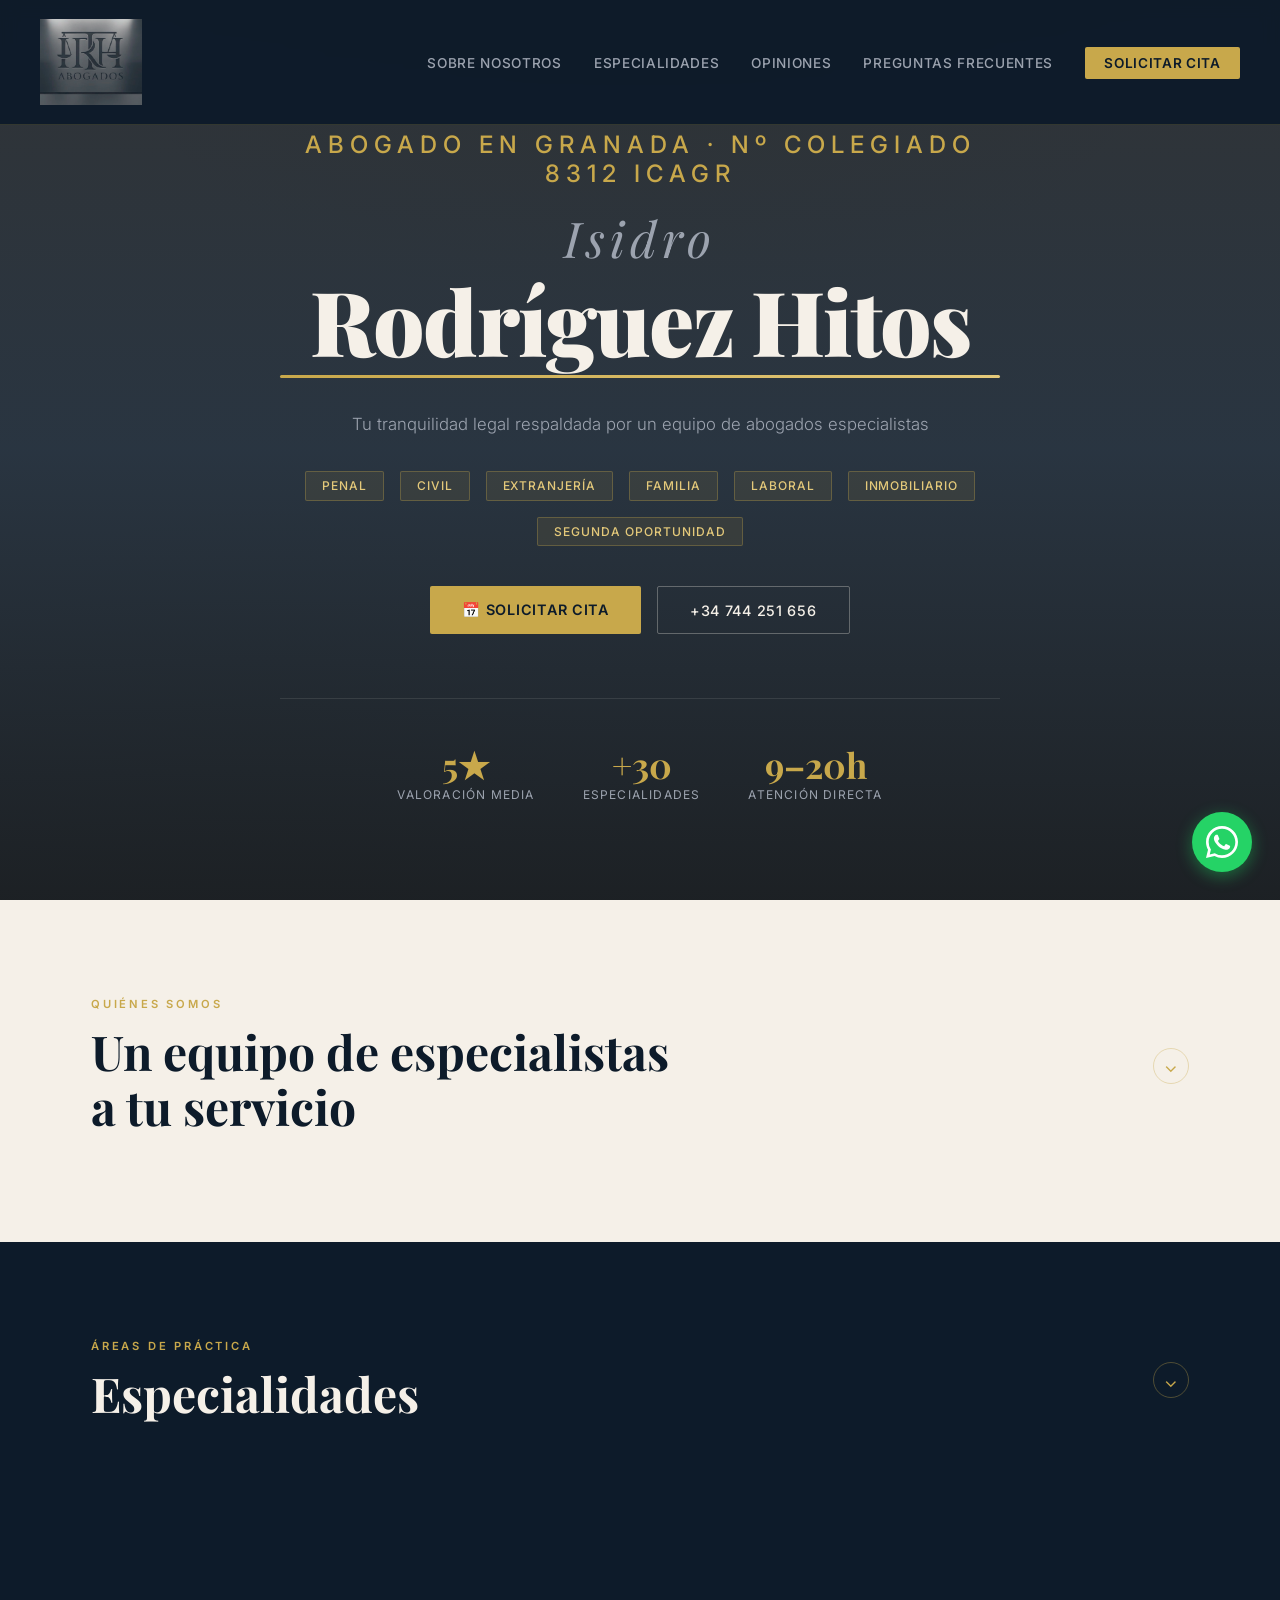
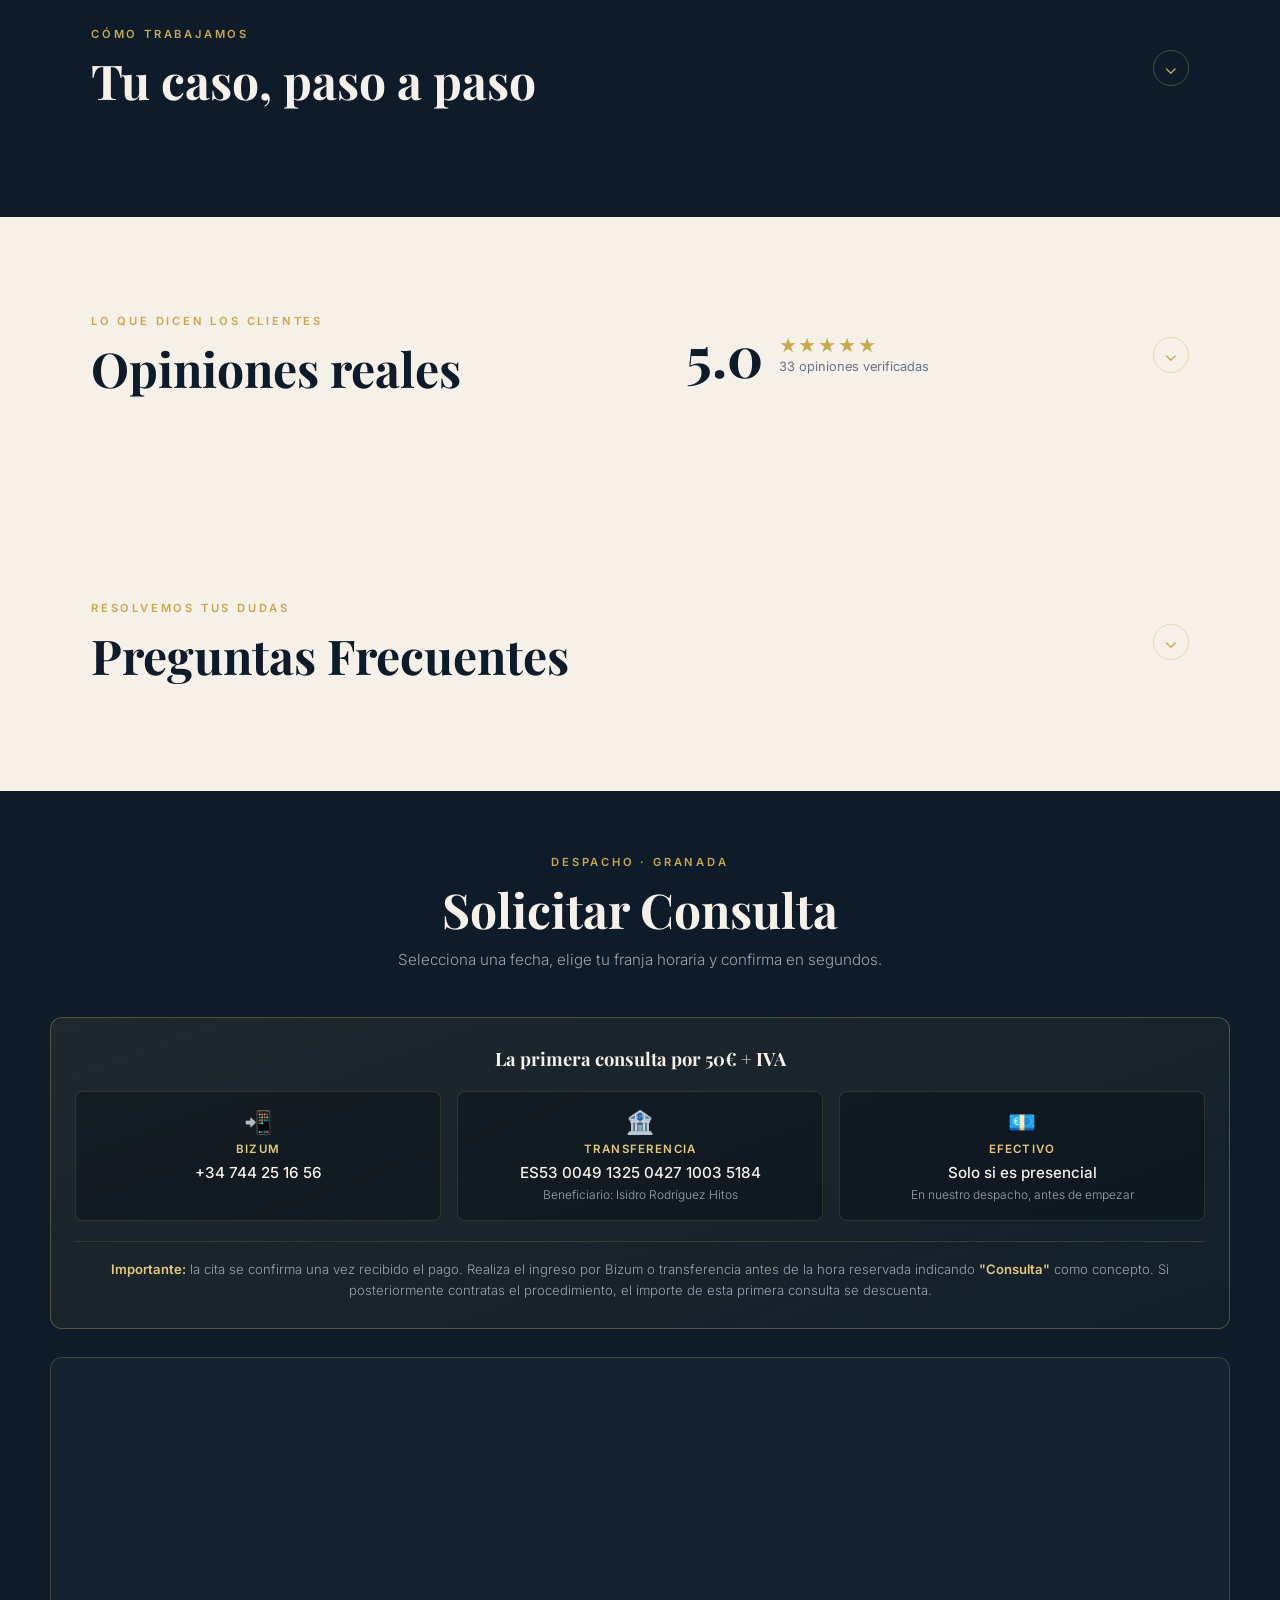
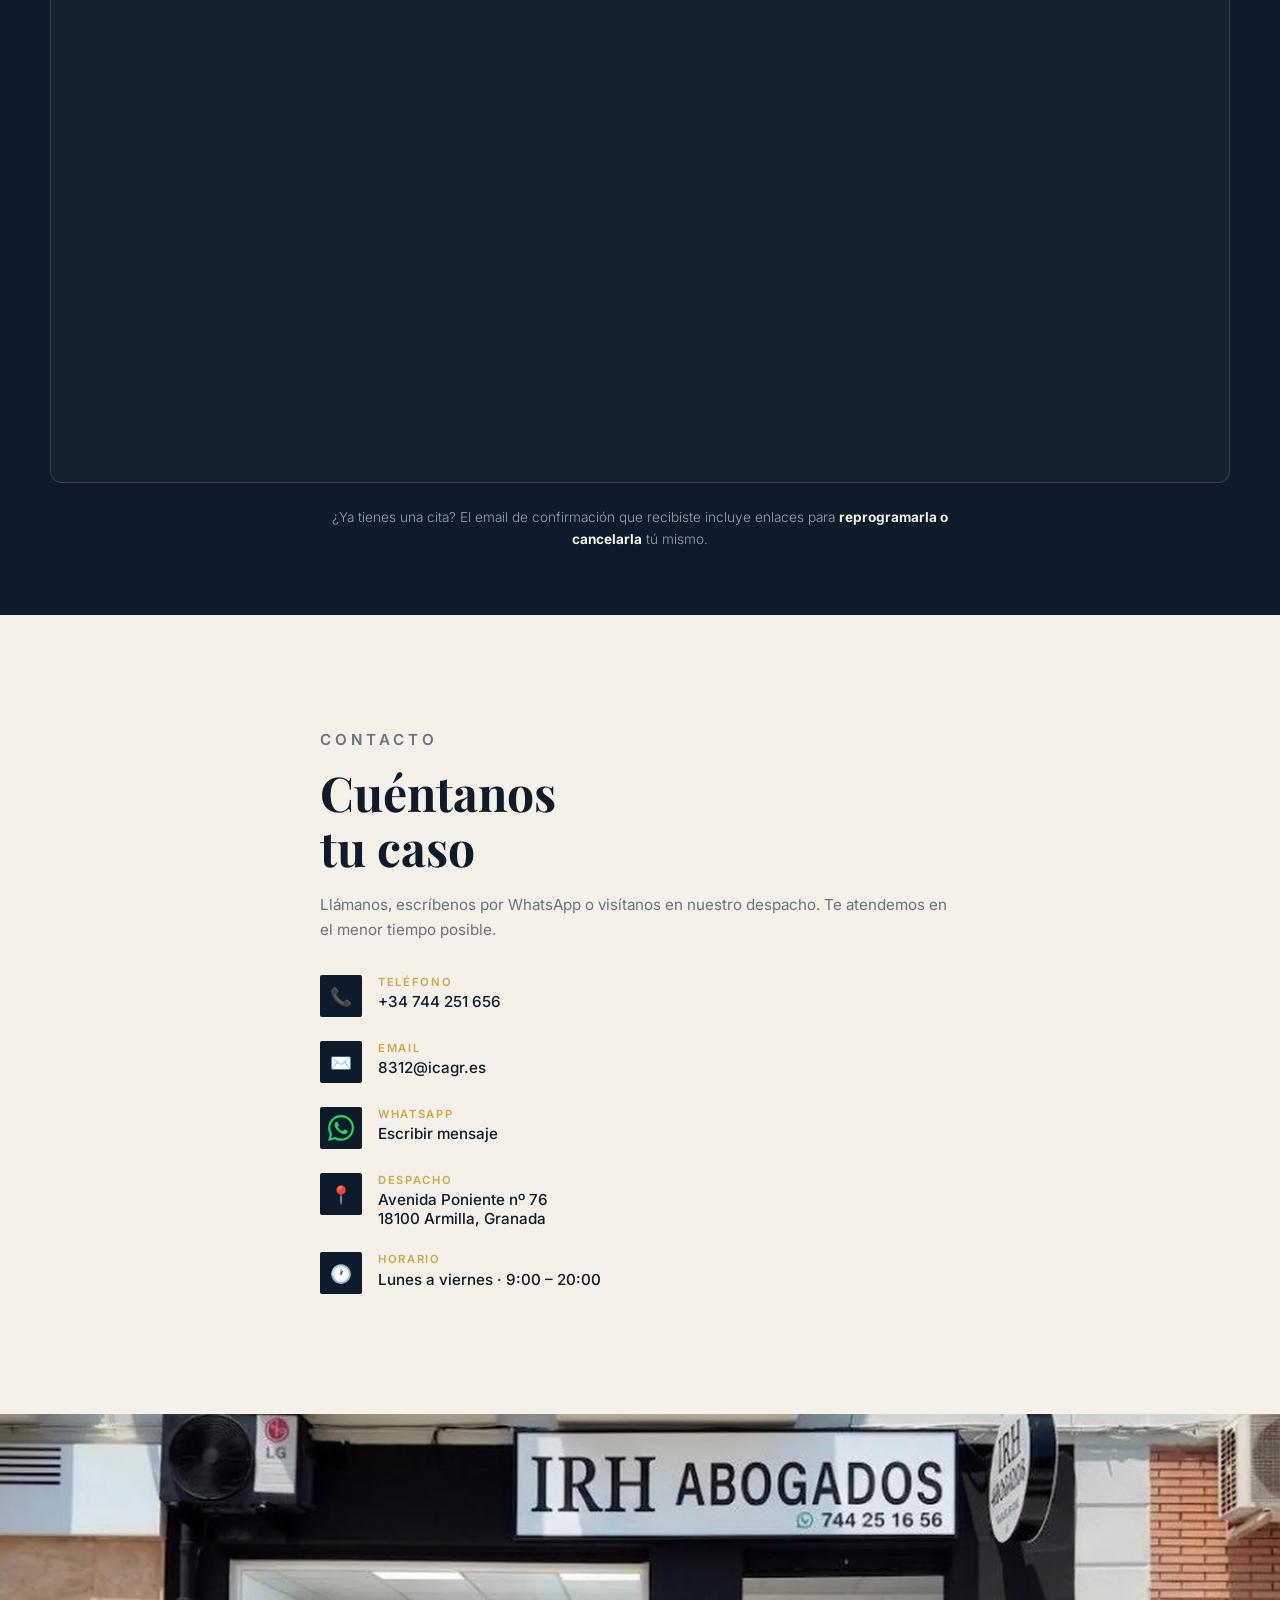
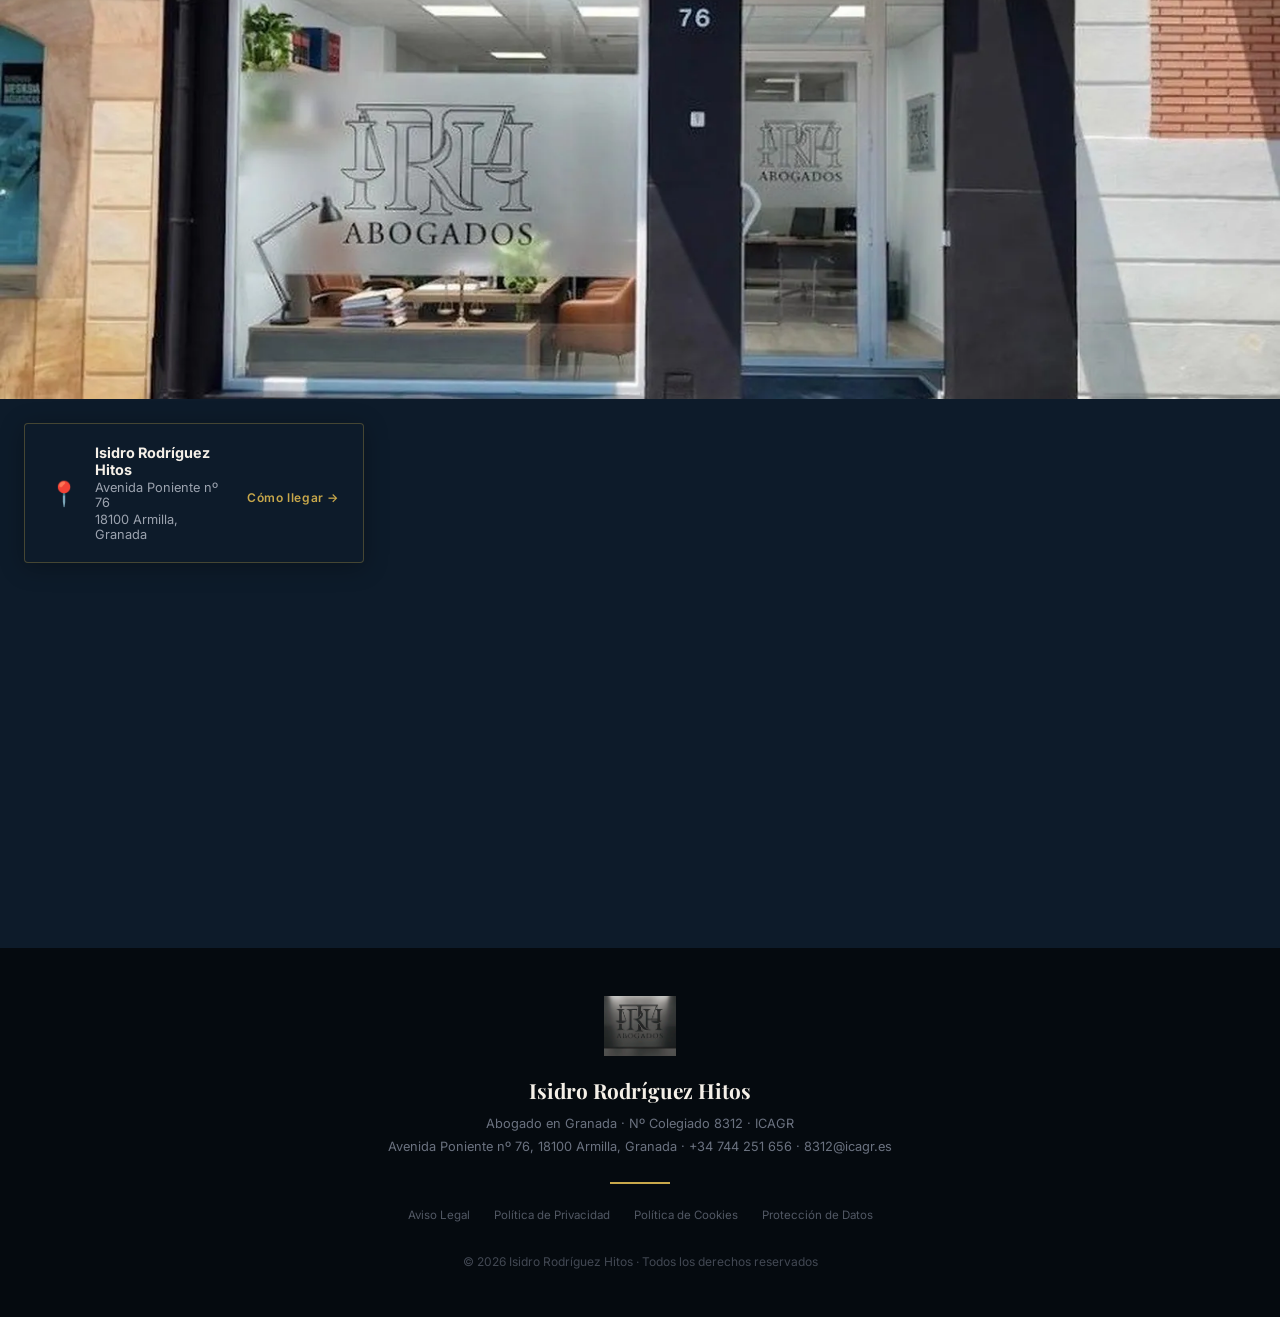
==== index.html @ a4186e21 "Add files via upload" ====
<!DOCTYPE html>
<html lang="es">
<head>
  <meta charset="UTF-8">
  <meta name="viewport" content="width=device-width, initial-scale=1.0">

  <!-- SEO básico -->
  <title>Isidro Rodríguez Hitos | Abogado Penal y Extranjería en Granada</title>
  <meta name="description" content="Abogado en Granada y Armilla especializado en Derecho Penal, Civil, Extranjería, Familia, Laboral y Ley de Segunda Oportunidad. 5,0★ en Google. Primera consulta desde 50€.">
  <meta name="keywords" content="abogado Granada, abogado Armilla, abogado penal Granada, abogado extranjería Granada, ley segunda oportunidad Granada, abogado familia Granada, Isidro Rodríguez Hitos">
  <meta name="author" content="Isidro Rodríguez Hitos">
  <meta name="robots" content="index, follow">
  <meta name="theme-color" content="#0D1B2A">
  <link rel="canonical" href="https://irhabogados.es/">

  <!-- Open Graph / Facebook, WhatsApp, LinkedIn -->
  <meta property="og:type" content="website">
  <meta property="og:site_name" content="IRH Abogados">
  <meta property="og:locale" content="es_ES">
  <meta property="og:url" content="https://irhabogados.es/">
  <meta property="og:title" content="Isidro Rodríguez Hitos | Abogado Penal y Extranjería en Granada">
  <meta property="og:description" content="Despacho de abogados en Granada y Armilla. Penal, Civil, Extranjería, Familia, Laboral y Segunda Oportunidad. 5,0★ en Google.">
  <meta property="og:image" content="https://irhabogados.es/fachada-despacho.webp">
  <meta property="og:image:alt" content="Fachada del despacho IRH Abogados en Armilla, Granada">

  <!-- Twitter Card -->
  <meta name="twitter:card" content="summary_large_image">
  <meta name="twitter:title" content="Isidro Rodríguez Hitos | Abogado Penal y Extranjería en Granada">
  <meta name="twitter:description" content="Despacho de abogados en Granada y Armilla. Penal, Civil, Extranjería, Familia, Laboral y Segunda Oportunidad. 5,0★ en Google.">
  <meta name="twitter:image" content="https://irhabogados.es/fachada-despacho.webp">

  <link rel="icon" type="image/png" href="logo.png">
  <link rel="apple-touch-icon" href="logo.png">
  <link rel="preconnect" href="https://fonts.googleapis.com">
  <link rel="preconnect" href="https://fonts.gstatic.com" crossorigin>
  <link rel="preconnect" href="https://images.unsplash.com">

  <!-- Fuentes cargadas de forma asíncrona: preload + swap a "stylesheet" cuando termina de descargar.
       Así el CSS de Google Fonts deja de ser render-blocking y no retrasa el primer pintado. -->
  <link rel="preload" as="style" href="https://fonts.googleapis.com/css2?family=Playfair+Display:ital,wght@0,400;0,700;0,900;1,400&family=Inter:wght@300;400;500;600&display=swap">
  <link rel="stylesheet" href="https://fonts.googleapis.com/css2?family=Playfair+Display:ital,wght@0,400;0,700;0,900;1,400&family=Inter:wght@300;400;500;600&display=swap" media="print" onload="this.media='all'">
  <noscript><link rel="stylesheet" href="https://fonts.googleapis.com/css2?family=Playfair+Display:ital,wght@0,400;0,700;0,900;1,400&family=Inter:wght@300;400;500;600&display=swap"></noscript>

  <!-- Preload de la imagen de fondo del hero (LCP), con una versión más ligera para móvil
       y otra para escritorio: la regla .hero está muy abajo en el <head>, así el navegador la descubre de inmediato -->
  <link rel="preload" as="image" fetchpriority="high" media="(max-width: 768px)" href="https://images.unsplash.com/photo-1589829545856-d10d557cf95f?auto=format&fit=crop&w=800&q=60">
  <link rel="preload" as="image" fetchpriority="high" media="(min-width: 769px)" href="https://images.unsplash.com/photo-1589829545856-d10d557cf95f?auto=format&fit=crop&w=1600&q=70">

  <!-- Datos estructurados (Schema.org) para SEO local -->
  <script type="application/ld+json">
  {
    "@context": "https://schema.org",
    "@type": "Attorney",
    "@id": "https://irhabogados.es/#despacho",
    "name": "Isidro Rodríguez Hitos",
    "alternateName": "IRH Abogados",
    "image": "https://irhabogados.es/fachada-despacho.webp",
    "logo": "https://irhabogados.es/logo.png",
    "url": "https://irhabogados.es/",
    "telephone": "+34744251656",
    "email": "8312@icagr.es",
    "priceRange": "€€",
    "description": "Despacho de abogados en Granada y Armilla especializado en Derecho Penal, Civil, Extranjería, Familia, Laboral, Administrativo y Ley de Segunda Oportunidad.",
    "address": {
      "@type": "PostalAddress",
      "streetAddress": "Avenida Poniente nº 76",
      "addressLocality": "Armilla",
      "addressRegion": "Granada",
      "postalCode": "18100",
      "addressCountry": "ES"
    },
    "geo": {
      "@type": "GeoCoordinates",
      "latitude": 37.1430313,
      "longitude": -3.631338
    },
    "hasMap": "https://www.google.com/maps/place/IRH+Abogados+%7C+Penal,+Extranjer%C3%ADa+y+Ley+de+Segunda+Oportunidad/@37.1430324,-3.6319831,17z",
    "sameAs": [
      "https://www.google.com/maps/place/IRH+Abogados+%7C+Penal,+Extranjer%C3%ADa+y+Ley+de+Segunda+Oportunidad/@37.1430324,-3.6319831,17z"
    ],
    "openingHoursSpecification": {
      "@type": "OpeningHoursSpecification",
      "dayOfWeek": ["Monday", "Tuesday", "Wednesday", "Thursday", "Friday"],
      "opens": "09:00",
      "closes": "20:00"
    },
    "areaServed": [
      { "@type": "City", "name": "Granada" },
      { "@type": "City", "name": "Armilla" },
      { "@type": "AdministrativeArea", "name": "Provincia de Granada" }
    ],
    "knowsAbout": [
      "Derecho Penal",
      "Derecho Civil",
      "Extranjería y Nacionalidad",
      "Derecho de Familia",
      "Derecho Laboral",
      "Derecho Administrativo",
      "Ley de Segunda Oportunidad",
      "Derecho Inmobiliario"
    ],
    "hasOfferCatalog": {
      "@type": "OfferCatalog",
      "name": "Áreas de práctica",
      "itemListElement": [
        { "@type": "Offer", "itemOffered": { "@type": "Service", "name": "Derecho Penal", "url": "https://irhabogados.es/pages/derecho-penal.html" } },
        { "@type": "Offer", "itemOffered": { "@type": "Service", "name": "Derecho Civil", "url": "https://irhabogados.es/pages/derecho-civil.html" } },
        { "@type": "Offer", "itemOffered": { "@type": "Service", "name": "Extranjería", "url": "https://irhabogados.es/pages/extranjeria.html" } },
        { "@type": "Offer", "itemOffered": { "@type": "Service", "name": "Derecho de Familia", "url": "https://irhabogados.es/pages/derecho-de-familia.html" } },
        { "@type": "Offer", "itemOffered": { "@type": "Service", "name": "Derecho Laboral", "url": "https://irhabogados.es/pages/derecho-laboral.html" } },
        { "@type": "Offer", "itemOffered": { "@type": "Service", "name": "Derecho Administrativo", "url": "https://irhabogados.es/pages/derecho-administrativo.html" } },
        { "@type": "Offer", "itemOffered": { "@type": "Service", "name": "Ley de Segunda Oportunidad", "url": "https://irhabogados.es/pages/ley-de-segunda-oportunidad.html" } }
      ]
    },
    "aggregateRating": {
      "@type": "AggregateRating",
      "ratingValue": "5.0",
      "bestRating": "5",
      "worstRating": "1",
      "reviewCount": "33"
    },
    "review": [
      {
        "@type": "Review",
        "author": { "@type": "Person", "name": "Claudia Hita Castaño" },
        "reviewRating": { "@type": "Rating", "ratingValue": "5", "bestRating": "5" },
        "reviewBody": "Gracias a Isidro por su gran trabajo y dedicación para salir de una situación que estaba bastante negra. Súper agradecida por su gran profesionalidad."
      },
      {
        "@type": "Review",
        "author": { "@type": "Person", "name": "Jose Ignacio Riascos" },
        "reviewRating": { "@type": "Rating", "ratingValue": "5", "bestRating": "5" },
        "reviewBody": "Necesité un abogado con urgencia y logré contactar con Isidro Rodríguez, quien me atendió de muy buena forma y logró solucionar mi problema en 24 horas."
      },
      {
        "@type": "Review",
        "author": { "@type": "Person", "name": "Olga Medvedok" },
        "reviewRating": { "@type": "Rating", "ratingValue": "5", "bestRating": "5" },
        "reviewBody": "Excelente profesional, en tan solo 2 meses ha conseguido para mí el permiso de residencia y ahora seguimos hasta conseguir mi nacionalidad, muy involucrado y constante."
      },
      {
        "@type": "Review",
        "author": { "@type": "Person", "name": "Sofía Garrido Salazar" },
        "reviewRating": { "@type": "Rating", "ratingValue": "5", "bestRating": "5" },
        "reviewBody": "He contado con la asistencia de este abogado en un caso especialmente delicado relacionado con malos tratos y menores, y no puedo estar más satisfecha con su trabajo."
      },
      {
        "@type": "Review",
        "author": { "@type": "Person", "name": "Victor Rodriguez" },
        "reviewRating": { "@type": "Rating", "ratingValue": "5", "bestRating": "5" },
        "reviewBody": "Destaco especialmente su rapidez de reacción y la seguridad jurídica que me ha transmitido en todo el proceso, consiguiendo recuperar mi señal de arras."
      }
    ]
  }
  </script>

  <!-- Datos estructurados (Schema.org) para el bloque de Preguntas Frecuentes -->
  <script type="application/ld+json">
  {
    "@context": "https://schema.org",
    "@type": "FAQPage",
    "mainEntity": [
      {
        "@type": "Question",
        "name": "¿Cuánto cuesta la primera consulta?",
        "acceptedAnswer": {
          "@type": "Answer",
          "text": "La primera consulta tiene un coste desde 50€ e incluye un análisis honesto de tu caso, sin compromiso de continuar. Al finalizar se explican las opciones disponibles y, si el cliente decide seguir adelante, se entrega un presupuesto cerrado por escrito antes de empezar a trabajar."
        }
      },
      {
        "@type": "Question",
        "name": "¿En qué áreas del derecho estáis especializados?",
        "acceptedAnswer": {
          "@type": "Answer",
          "text": "El despacho trabaja con especialistas propios en Derecho Penal, Derecho Civil, Extranjería y Nacionalidad, Derecho de Familia, Derecho Laboral, Derecho Administrativo y la Ley de Segunda Oportunidad. Cada cliente es asignado al abogado del equipo con más experiencia en su tipo concreto de caso."
        }
      },
      {
        "@type": "Question",
        "name": "¿Puedo hacer la consulta por videollamada o teléfono, o tengo que ir presencialmente al despacho?",
        "acceptedAnswer": {
          "@type": "Answer",
          "text": "Se puede elegir la modalidad preferida: presencial en el despacho de Armilla (Granada), por teléfono o por videollamada. Las tres modalidades tienen la misma calidad de atención y la cita se puede reservar directamente desde la web."
        }
      },
      {
        "@type": "Question",
        "name": "¿Cómo funciona la Ley de Segunda Oportunidad y quién puede acogerse a ella?",
        "acceptedAnswer": {
          "@type": "Answer",
          "text": "La Ley de Segunda Oportunidad permite a personas físicas, autónomos y pequeños empresarios de buena fe cancelar total o parcialmente sus deudas cuando no pueden hacerles frente. El despacho analiza la situación de endeudamiento, comprueba el cumplimiento de los requisitos legales y acompaña al cliente en todo el procedimiento judicial hasta la exoneración."
        }
      },
      {
        "@type": "Question",
        "name": "Soy extranjero y quiero regularizar mi situación o pedir la nacionalidad española, ¿podéis ayudarme?",
        "acceptedAnswer": {
          "@type": "Answer",
          "text": "Sí. El despacho gestiona arraigos, renovaciones y solicitudes de nacionalidad española, así como recursos frente a denegaciones, indicando la documentación necesaria y haciendo seguimiento activo hasta obtener la resolución."
        }
      },
      {
        "@type": "Question",
        "name": "¿En cuánto tiempo responden tras enviar una consulta?",
        "acceptedAnswer": {
          "@type": "Answer",
          "text": "El despacho responde a la mayoría de consultas en menos de 24 horas, ya sea por WhatsApp, correo electrónico o llamada. En casos urgentes, como una detención o una citación judicial inminente, se prioriza la respuesta."
        }
      },
      {
        "@type": "Question",
        "name": "¿Cómo se calculan los honorarios del despacho?",
        "acceptedAnswer": {
          "@type": "Answer",
          "text": "Los honorarios se adaptan a la complejidad de cada caso y se detallan por escrito antes de comenzar, sin sorpresas posteriores. En determinados asuntos se ofrecen facilidades de pago, y nunca se actúa sin que el cliente conozca y acepte previamente el presupuesto."
        }
      },
      {
        "@type": "Question",
        "name": "¿Todo lo que le cuente al abogado es confidencial?",
        "acceptedAnswer": {
          "@type": "Answer",
          "text": "Sí. Toda la información facilitada por el cliente está protegida por el deber de secreto profesional propio de la abogacía, además de por la normativa de protección de datos personales."
        }
      }
    ]
  }
  </script>

  <style>
    *, *::before, *::after { box-sizing: border-box; margin: 0; padding: 0; }

    :root {
      --navy: #0D1B2A;
      --navy-mid: #132238;
      --navy-light: #1a2e47;
      --cream: #F5F0E8;
      --gold: #C8A84B;
      --gold-light: #E4C97A;
      --gold-faint: rgba(200,168,75,0.08);
      --gray: #6B7280;
      --gray-light: #9CA3AF;
      --black: #050A0F;
      --white: #FFFFFF;
      --available: #2E7D5C;
      --available-bg: rgba(46,125,92,0.12);
      --booked: rgba(200,168,75,0.08);
      --border: rgba(200,168,75,0.18);
    }

    html { scroll-behavior: smooth; }

    body {
      font-family: 'Inter', sans-serif;
      background: var(--cream);
      color: var(--navy);
      overflow-x: hidden;
    }

    /* NAV */
    nav {
      position: fixed;
      top: 0; left: 0; right: 0;
      z-index: 100;
      padding: 1.2rem 2.5rem;
      display: flex;
      align-items: center;
      justify-content: space-between;
      background: rgba(13, 27, 42, 0.95);
      backdrop-filter: blur(8px);
      border-bottom: 1px solid rgba(200, 168, 75, 0.2);
    }

    .nav-brand {
      display: flex;
      align-items: center;
    }

    .nav-links {
      display: flex;
      gap: 2rem;
      list-style: none;
    }

    .nav-links a {
      color: var(--gray-light);
      text-decoration: none;
      font-size: 0.85rem;
      font-weight: 500;
      letter-spacing: 0.05em;
      text-transform: uppercase;
      transition: color 0.2s;
    }

    .nav-links a:hover { color: var(--gold); }

    .nav-cta {
      background: var(--gold);
      color: var(--navy) !important;
      padding: 0.5rem 1.2rem;
      border-radius: 2px;
      font-weight: 600 !important;
      transition: background 0.2s !important;
    }

    .nav-cta:hover { background: var(--gold-light) !important; color: var(--navy) !important; }

    /* HERO */
    .hero {
      min-height: 100vh;
      /* Móvil: versión más ligera (w=800&q=60), igual que el <link rel="preload"> de arriba */
      background:
        url('https://images.unsplash.com/photo-1589829545856-d10d557cf95f?auto=format&fit=crop&w=800&q=60')
        center center / cover no-repeat;
      display: flex;
      align-items: center;
      justify-content: center;
      text-align: center;
      position: relative;
      overflow: hidden;
      padding: 6rem 2rem 4rem;
    }

    @media (min-width: 769px) {
      .hero {
        /* Escritorio: versión de mayor resolución, igual que el segundo <link rel="preload"> */
        background-image: url('https://images.unsplash.com/photo-1589829545856-d10d557cf95f?auto=format&fit=crop&w=1600&q=70');
      }
    }

    .hero::before {
      content: '';
      position: absolute;
      top: 0; left: 0; right: 0; bottom: 0;
      background:
        linear-gradient(
          to bottom,
          rgba(5, 10, 15, 0.82) 0%,
          rgba(13, 27, 42, 0.88) 50%,
          rgba(5, 10, 15, 0.90) 100%
        ),
        radial-gradient(ellipse 60% 50% at 50% 0%, rgba(200,168,75,0.10) 0%, transparent 70%),
        radial-gradient(ellipse 40% 40% at 20% 80%, rgba(200,168,75,0.06) 0%, transparent 60%);
    }

    .hero-eyebrow {
      font-size: 1.5rem;
      letter-spacing: 0.25em;
      text-transform: uppercase;
      color: var(--gold);
      font-weight: 500;
      margin-bottom: 1.5rem;
    }

    .hero-title {
      font-family: 'Playfair Display', serif;
      font-size: clamp(3rem, 7vw, 6rem);
      font-weight: 900;
      color: var(--cream);
      line-height: 1.05;
      letter-spacing: -0.02em;
      position: relative;
    }

    .hero-title .first-name {
      display: block;
      font-weight: 400;
      font-style: italic;
      font-size: 0.55em;
      letter-spacing: 0.1em;
      color: var(--gray-light);
      margin-bottom: 0.2em;
    }

    /* Animated signature underline */
    .signature-line {
      display: block;
      width: 0;
      height: 3px;
      background: linear-gradient(90deg, var(--gold), var(--gold-light));
      margin: 0.5rem auto 0;
      animation: signatureDraw 1.4s cubic-bezier(0.4,0,0.2,1) 0.6s forwards;
      border-radius: 2px;
    }

    @keyframes signatureDraw {
      to { width: 100%; }
    }

    .hero-sub {
      margin-top: 2rem;
      color: var(--gray-light);
      font-size: clamp(0.78rem, 2.1vw, 1.05rem);
      font-weight: 300;
      max-width: 100%;
      line-height: 1.7;
      text-align: center;
      white-space: nowrap;
      margin-left: auto;
      margin-right: auto;
    }

    .hero-badges {
      display: flex;
      gap: 1rem;
      justify-content: center;
      margin-top: 2rem;
      flex-wrap: wrap;
    }

    .badge {
      background: rgba(200,168,75,0.1);
      border: 1px solid rgba(200,168,75,0.3);
      color: var(--gold-light);
      font-size: 0.75rem;
      font-weight: 500;
      letter-spacing: 0.08em;
      padding: 0.4rem 1rem;
      border-radius: 2px;
      text-transform: uppercase;
      text-decoration: none;
      cursor: pointer;
      transition: background 0.2s ease, border-color 0.2s ease, transform 0.2s ease;
    }

    .badge:hover {
      background: rgba(200,168,75,0.22);
      border-color: var(--gold);
      transform: translateY(-1px);
    }

    .spec-card-link {
      scroll-margin-top: 110px;
    }

    .hero-actions {
      display: flex;
      gap: 1rem;
      justify-content: center;
      margin-top: 2.5rem;
      flex-wrap: wrap;
    }

    .btn-primary {
      background: var(--gold);
      color: var(--navy);
      padding: 0.9rem 2rem;
      font-size: 0.9rem;
      font-weight: 600;
      text-decoration: none;
      border-radius: 2px;
      letter-spacing: 0.05em;
      text-transform: uppercase;
      transition: background 0.2s, transform 0.15s;
      display: inline-flex;
      align-items: center;
      gap: 0.5rem;
    }

    .btn-primary:hover {
      background: var(--gold-light);
      transform: translateY(-1px);
    }

    .btn-secondary {
      background: transparent;
      color: var(--cream);
      padding: 0.9rem 2rem;
      font-size: 0.9rem;
      font-weight: 500;
      text-decoration: none;
      border-radius: 2px;
      letter-spacing: 0.05em;
      text-transform: uppercase;
      border: 1px solid rgba(245,240,232,0.3);
      transition: border-color 0.2s, transform 0.15s;
    }

    .btn-secondary:hover {
      border-color: var(--gold);
      color: var(--gold-light);
      transform: translateY(-1px);
    }

    .hero-stats {
      display: flex;
      gap: 3rem;
      justify-content: center;
      margin-top: 4rem;
      padding-top: 3rem;
      border-top: 1px solid rgba(245,240,232,0.1);
      flex-wrap: wrap;
    }

    .stat-item { text-align: center; }

    .stat-num {
      font-family: 'Playfair Display', serif;
      font-size: 2.2rem;
      font-weight: 700;
      color: var(--gold);
      line-height: 1;
    }

    .stat-label {
      font-size: 0.75rem;
      color: var(--gray-light);
      text-transform: uppercase;
      letter-spacing: 0.1em;
      margin-top: 0.3rem;
    }

    .hero-content { position: relative; z-index: 1; max-width: 720px; }

    /* ABOUT */
    .about {
      background: var(--cream);
      padding: 6rem 2rem;
    }

    .container {
      max-width: 1100px;
      margin: 0 auto;
    }

    .section-eyebrow {
      font-size: 0.7rem;
      letter-spacing: 0.25em;
      text-transform: uppercase;
      color: var(--gold);
      font-weight: 600;
      margin-bottom: 0.8rem;
    }

    .section-title {
      font-family: 'Playfair Display', serif;
      font-size: clamp(2rem, 4vw, 3rem);
      font-weight: 700;
      color: var(--navy);
      line-height: 1.15;
    }

    .about-grid {
      display: grid;
      grid-template-columns: 1.15fr 0.85fr;
      gap: 5rem;
      align-items: center;
      margin-top: 3.5rem;
    }

    .about-text p {
      color: var(--gray);
      line-height: 1.8;
      margin-bottom: 1.2rem;
      font-size: 1rem;
    }

    .about-text-mobile { display: none; }

    .about-values {
      display: grid;
      grid-template-columns: repeat(3, 1fr);
      gap: 1rem;
      margin-top: 2rem;
    }

    .value-item {
      display: flex;
      align-items: center;
      gap: 0.6rem;
      font-size: 0.9rem;
      font-weight: 500;
      color: var(--navy);
    }

    .value-dot {
      width: 8px; height: 8px;
      background: var(--gold);
      border-radius: 50%;
      flex-shrink: 0;
    }

    .about-contact-card {
      background: var(--navy);
      padding: 2.5rem;
      border-radius: 4px;
      position: sticky;
      top: 5rem;
    }

    .contact-label {
      font-size: 0.7rem;
      letter-spacing: 0.2em;
      text-transform: uppercase;
      color: var(--gold);
      font-weight: 600;
      margin-bottom: 1.5rem;
    }

    .contact-info-row {
      display: flex;
      align-items: center;
      gap: 0.8rem;
      margin-bottom: 1rem;
      color: var(--cream);
      font-size: 0.9rem;
    }

    .contact-icon {
      width: 36px; height: 36px;
      background: rgba(200,168,75,0.15);
      border-radius: 2px;
      display: flex;
      align-items: center;
      justify-content: center;
      flex-shrink: 0;
      font-size: 1rem;
    }

    .contact-info-row a {
      color: var(--cream);
      text-decoration: none;
      transition: color 0.2s;
    }

    .contact-info-row a:hover { color: var(--gold-light); }

    .colegiado-badge {
      margin-top: 1.5rem;
      padding-top: 1.5rem;
      border-top: 1px solid rgba(245,240,232,0.1);
      font-size: 0.8rem;
      color: var(--gray-light);
      line-height: 1.6;
    }

    .colegiado-badge strong { color: var(--gold-light); }

    .btn-contact-card {
      display: block;
      text-align: center;
      background: var(--gold);
      color: var(--navy);
      padding: 0.85rem;
      font-size: 0.85rem;
      font-weight: 700;
      text-decoration: none;
      border-radius: 2px;
      margin-top: 1.8rem;
      letter-spacing: 0.05em;
      text-transform: uppercase;
      transition: background 0.2s;
    }

    .btn-contact-card:hover { background: var(--gold-light); }

    /* SPECIALTIES */
    .specialties {
      background: var(--navy);
      padding: 6rem 2rem;
    }

    .specialties .section-title { color: var(--cream); }
    .specialties .section-eyebrow { color: var(--gold); }

    .specialties-intro {
      color: var(--gray-light);
      max-width: 1300px;
      line-height: 1.7;
      margin-top: 1rem;
    }

    .spec-grid {
      display: grid;
      grid-template-columns: repeat(auto-fill, minmax(200px, 1fr));
      gap: 1px;
      margin-top: 3.5rem;
      background: rgba(245,240,232,0.07);
      border: 1px solid rgba(245,240,232,0.07);
    }

    .spec-item {
      background: var(--navy-mid);
      padding: 2rem 1.5rem;
      text-align: center;
      transition: background 0.2s;
      cursor: default;
    }

    .spec-item:hover {
      background: rgba(200,168,75,0.08);
    }

    .spec-icon {
      font-size: 1.5rem;
      display: block;
      margin-bottom: 0.75rem;
    }

    .spec-name {
      color: var(--cream);
      font-size: 0.85rem;
      font-weight: 500;
      letter-spacing: 0.03em;
    }

    .spec-item.primary .spec-name {
      color: var(--gold-light);
      font-weight: 600;
    }

    .spec-tag {
      display: inline-block;
      margin-top: 0.5rem;
      font-size: 0.65rem;
      letter-spacing: 0.1em;
      text-transform: uppercase;
      color: var(--gold);
      font-weight: 500;
    }

    /* REVIEWS */
    .reviews {
      background: var(--cream);
      padding: 6rem 2rem;
    }

    .reviews-header {
      display: flex;
      justify-content: space-between;
      align-items: flex-end;
      margin-bottom: 3rem;
      flex-wrap: wrap;
      gap: 1.5rem;
    }

    .rating-summary {
      display: flex;
      align-items: center;
      gap: 1rem;
    }

    .rating-big {
      font-family: 'Playfair Display', serif;
      font-size: 3.5rem;
      font-weight: 700;
      color: var(--navy);
      line-height: 1;
    }

    .rating-details .stars { color: var(--gold); font-size: 1.1rem; letter-spacing: 0.1em; }
    .rating-details .count { font-size: 0.8rem; color: var(--gray); margin-top: 0.2rem; }

    .reviews-grid {
      display: grid;
      grid-template-columns: repeat(auto-fill, minmax(300px, 1fr));
      gap: 1.5rem;
    }

    .reviews-carousel {
      position: relative;
      overflow: hidden;
      -webkit-mask-image: linear-gradient(to right, transparent, black 4%, black 96%, transparent);
      mask-image: linear-gradient(to right, transparent, black 4%, black 96%, transparent);
    }

    .reviews-track {
      display: flex;
      gap: 1.5rem;
      padding: 0.3rem 0.3rem 1rem;
      cursor: grab;
      touch-action: pan-y;
      user-select: none;
    }

    .reviews-track.dragging {
      cursor: grabbing;
    }

    .reviews-track .review-card {
      flex: 0 0 320px;
      max-width: 320px;
    }

    .reviews-arrow {
      position: absolute;
      top: 50%;
      transform: translateY(-50%);
      z-index: 5;
      width: 44px;
      height: 44px;
      border-radius: 50%;
      border: 1px solid rgba(200,168,75,0.35);
      background: var(--white);
      color: var(--navy);
      font-size: 1.5rem;
      line-height: 1;
      cursor: pointer;
      display: flex;
      align-items: center;
      justify-content: center;
      box-shadow: 0 4px 16px rgba(13,27,42,0.14);
      transition: background 0.2s ease, color 0.2s ease, border-color 0.2s ease;
    }

    .reviews-arrow:hover {
      background: var(--gold);
      border-color: var(--gold);
      color: var(--navy);
    }

    .reviews-arrow.prev { left: 0.3rem; }
    .reviews-arrow.next { right: 0.3rem; }

    .review-card {
      background: var(--white);
      padding: 2rem;
      border-radius: 4px;
      border: 1px solid rgba(13,27,42,0.08);
      transition: box-shadow 0.2s, transform 0.2s;
    }

    .review-card:hover {
      box-shadow: 0 8px 32px rgba(13,27,42,0.08);
      transform: translateY(-2px);
    }

    .review-stars { color: var(--gold); font-size: 0.9rem; letter-spacing: 0.1em; }

    .review-text {
      color: var(--gray);
      font-size: 0.9rem;
      line-height: 1.7;
      margin: 0.8rem 0 1.2rem;
      font-style: italic;
    }

    .review-text::before { content: '"'; }
    .review-text::after { content: '"'; }

    .review-meta {
      display: flex;
      justify-content: space-between;
      align-items: center;
    }

    .reviewer-name {
      font-size: 0.85rem;
      font-weight: 600;
      color: var(--navy);
    }

    .review-spec {
      font-size: 0.75rem;
      color: var(--gold);
      font-weight: 500;
    }

    .review-date {
      font-size: 0.75rem;
      color: var(--gray-light);
    }

    /* COLLAPSIBLE SECTIONS (Sobre nosotros / Especialidades / Opiniones) */
    .collapsible-section {
      scroll-margin-top: 110px;
    }

    .collapsible-section .toggle-header {
      cursor: pointer;
      display: flex;
      align-items: center;
      justify-content: space-between;
      gap: 1.5rem;
      padding: 0.7rem 1rem;
      margin: -0.7rem -1rem 0;
      border-radius: 10px;
      border: 1px solid transparent;
      -webkit-tap-highlight-color: transparent;
      transition: border-color 0.35s ease, box-shadow 0.35s ease, background-color 0.35s ease;
    }

    .collapsible-section .toggle-header:hover,
    .collapsible-section .toggle-header:focus-visible {
      border-color: rgba(200,168,75,0.45);
      background-color: rgba(200,168,75,0.05);
      box-shadow: 0 0 24px rgba(200,168,75,0.22), inset 0 0 20px rgba(200,168,75,0.06);
      outline: none;
    }

    .collapsible-section .toggle-chevron {
      flex-shrink: 0;
      width: 36px;
      height: 36px;
      display: inline-flex;
      align-items: center;
      justify-content: center;
      border-radius: 50%;
      border: 1px solid rgba(200,168,75,0.35);
      color: var(--gold);
      font-size: 1.1rem;
      line-height: 1;
      transition: transform 0.4s cubic-bezier(.4,0,.2,1), border-color 0.35s ease, box-shadow 0.35s ease;
    }

    .collapsible-section .toggle-header:hover .toggle-chevron {
      border-color: var(--gold);
      box-shadow: 0 0 14px rgba(200,168,75,0.45);
    }

    .collapsible-section.open .toggle-chevron {
      transform: rotate(180deg);
    }

    .collapsible-section .collapsible-body {
      overflow: hidden;
      max-height: 0px;
      transition: max-height 0.55s cubic-bezier(.4,0,.2,1);
    }

    /* HOW */
    .how {
      background: #0D1B2A;
      padding: 6rem 2rem;
    }

    .how .section-title { color: var(--cream); }

    .how-steps {
      display: grid;
      grid-template-columns: repeat(3, 1fr);
      gap: 2rem;
      margin-top: 3.5rem;
    }

    .step {
      padding: 2.5rem 2rem;
      border: 1px solid rgba(200,168,75,0.2);
      border-radius: 4px;
      position: relative;
      overflow: hidden;
      transition:
        transform 0.35s cubic-bezier(0.25, 0.46, 0.45, 0.94),
        border-color 0.35s ease,
        box-shadow 0.35s ease,
        background 0.35s ease;
    }

    .step::after {
      content: '';
      position: absolute;
      bottom: 0;
      left: 0;
      width: 0%;
      height: 2px;
      background: linear-gradient(90deg, var(--gold), var(--gold-light));
      transition: width 0.45s cubic-bezier(0.25, 0.46, 0.45, 0.94);
    }

    .step:hover {
      transform: translateY(-6px);
      border-color: rgba(200,168,75,0.55);
      box-shadow: 0 16px 40px rgba(0,0,0,0.35), 0 4px 12px rgba(200,168,75,0.08);
      background: rgba(200,168,75,0.04);
    }

    .step:hover::after {
      width: 100%;
    }

    .step-num {
      font-family: 'Playfair Display', serif;
      font-size: 3.5rem;
      font-weight: 700;
      color: rgba(200,168,75,0.15);
      line-height: 1;
      position: absolute;
      top: 1.5rem;
      right: 1.5rem;
      transition: color 0.35s ease, transform 0.35s ease;
    }

    .step:hover .step-num {
      color: rgba(200,168,75,0.32);
      transform: scale(1.08) translateY(-2px);
    }

    .step-title {
      font-family: 'Playfair Display', serif;
      font-size: 1.2rem;
      font-weight: 700;
      color: var(--cream);
      margin-bottom: 0.75rem;
      transition: color 0.3s ease;
    }

    .step:hover .step-title {
      color: var(--gold-light);
    }

    .step-desc {
      color: var(--gray-light);
      font-size: 0.9rem;
      line-height: 1.7;
      transition: color 0.3s ease;
    }

    .step:hover .step-desc {
      color: #c8cdd4;
    }

    /* CONTACT FORM */
    .contact {
      background: var(--cream);
      padding: 6rem 2rem;
    }

    .contact-inner {
      display: grid;
      grid-template-columns: 1fr;
      max-width: 640px;
      margin: 0 auto;
      gap: 5rem;
      align-items: start;
    }

    .contact-side p {
      color: var(--gray);
      line-height: 1.7;
      margin-top: 1rem;
      font-size: 0.95rem;
    }

    .contact-detail {
      margin-top: 2rem;
    }

    .contact-detail-item {
      display: flex;
      align-items: flex-start;
      gap: 1rem;
      margin-bottom: 1.5rem;
    }

    .cd-icon {
      width: 42px; height: 42px;
      background: var(--navy);
      display: flex;
      align-items: center;
      justify-content: center;
      border-radius: 2px;
      font-size: 1.1rem;
      flex-shrink: 0;
    }

    .cd-label {
      font-size: 0.7rem;
      letter-spacing: 0.15em;
      text-transform: uppercase;
      color: var(--gold);
      font-weight: 600;
    }

    .cd-value {
      font-size: 0.95rem;
      color: var(--navy);
      font-weight: 500;
      margin-top: 0.2rem;
    }

    .cd-value a {
      color: var(--navy);
      text-decoration: none;
      transition: color 0.2s;
    }

    .cd-value a:hover { color: var(--gold); }

    /* Form */
    .form-card {
      background: var(--navy);
      padding: 3rem;
      border-radius: 4px;
    }

    .form-title {
      font-family: 'Playfair Display', serif;
      font-size: 1.5rem;
      font-weight: 700;
      color: var(--cream);
      margin-bottom: 0.5rem;
    }

    .form-subtitle {
      color: var(--gray-light);
      font-size: 0.85rem;
      margin-bottom: 2rem;
    }


    .form-row {
      display: grid;
      grid-template-columns: 1fr 1fr;
      gap: 1rem;
    }

    .form-submit {
      width: 100%;
      background: var(--gold);
      color: var(--navy);
      padding: 0.95rem;
      font-size: 0.9rem;
      font-weight: 700;
      letter-spacing: 0.08em;
      text-transform: uppercase;
      border: none;
      border-radius: 2px;
      cursor: pointer;
      margin-top: 0.5rem;
      transition: background 0.2s;
    }

    .form-submit:hover { background: var(--gold-light); }

    .form-note {
      margin-top: 1rem;
      font-size: 0.75rem;
      color: var(--gray-light);
      text-align: center;
      line-height: 1.5;
    }

    /* FOOTER */
    footer {
      background: var(--black);
      padding: 3rem 2rem;
      text-align: center;
    }

    .footer-name {
      font-family: 'Playfair Display', serif;
      font-size: 1.3rem;
      font-weight: 700;
      color: var(--cream);
      margin-bottom: 0.5rem;
    }

    .footer-info {
      color: var(--gray);
      font-size: 0.8rem;
      line-height: 1.8;
    }

    .footer-divider {
      width: 60px;
      height: 2px;
      background: var(--gold);
      margin: 1.5rem auto;
    }

    .footer-links {
      display: flex;
      gap: 2rem;
      justify-content: center;
      flex-wrap: wrap;
      margin-top: 1.5rem;
    }

    .footer-links a {
      color: var(--gray);
      text-decoration: none;
      font-size: 0.8rem;
      transition: color 0.2s;
    }

    .footer-links a:hover { color: var(--gold); }

    .footer-links-legal {
      margin-top: 0.8rem;
      gap: 1.5rem;
    }
    .footer-links-legal a {
      font-size: 0.72rem;
      color: rgba(107,114,128,0.75);
    }
    .footer-links-legal a:hover { color: var(--gold); }

    .footer-copy {
      margin-top: 2rem;
      font-size: 0.75rem;
      color: rgba(107,114,128,0.6);
    }


    .about-photo-wrap {
      margin-bottom: 1.5rem;
      border-radius: 4px;
      overflow: hidden;
      position: relative;
    }
    .about-photo {
      width: 100%;
      max-width: 340px;
      display: block;
      margin: 0 auto;
      object-fit: cover;
      object-position: center top;
      max-height: 420px;
      border-radius: 4px;
      filter: grayscale(8%);
    }

    .nav-logo {
      height: 86px;
      width: auto;
      display: block;
      background: none;
      mix-blend-mode: screen;
    }
    .footer-logo-wrap {
      margin-bottom: 1rem;
    }
    .footer-logo {
      height: 60px;
      width: auto;
      display: inline-block;
      background: none;
      mix-blend-mode: screen;
    }

    /* BRAND BANNER */
    .brand-banner {
      width: 100%;
      background: #0a1525;
      line-height: 0;
      display: flex;
      justify-content: center;
      align-items: center;
      padding: 3rem 2rem;
    }
    .brand-banner-img {
      max-width: 900px;
      width: 100%;
      display: block;
      height: auto;
      object-fit: contain;
    }



  /* ── HAMBURGUESA ── */
  .nav-hamburger {
    display: none;
  }

  /* Responsive — Mobile */
  /* ═══════════════════════════════════════════════
     RESPONSIVE — MÓVIL (≤768px)
     ═══════════════════════════════════════════════ */
  @media (max-width: 768px) {
    html, body { overflow-x: hidden; }

    .spec-cards-grid {
      grid-template-columns: repeat(2, 1fr) !important;
    }

    /* ── NAV ── */
    nav {
      display: grid;
      grid-template-columns: auto 1fr auto auto;
      align-items: center;
      gap: 0.5rem;
      padding: 0.75rem 1rem;
      min-height: 60px;
    }

    .nav-brand { grid-column: 1; }

    .nav-logo { height: 50px; }

    .collapsible-section { scroll-margin-top: 75px; }

    .nav-links { display: none; }

    .nav-mobile-cta {
      grid-column: 3;
      display: inline-flex !important;
      align-items: center;
      gap: 0.4rem;
      background: var(--gold);
      color: var(--navy);
      padding: 0.45rem 0.85rem;
      border-radius: 2px;
      font-size: 0.75rem;
      font-weight: 700;
      text-decoration: none;
      letter-spacing: 0.04em;
      white-space: nowrap;
      flex-shrink: 0;
    }

    .nav-hamburger {
      grid-column: 4;
      display: flex;
      flex-direction: column;
      justify-content: center;
      gap: 5px;
      width: 36px;
      height: 36px;
      background: transparent;
      border: 1px solid rgba(200,168,75,0.3);
      border-radius: 4px;
      cursor: pointer;
      padding: 6px;
      flex-shrink: 0;
    }

    .nav-hamburger span {
      display: block;
      height: 2px;
      background: var(--gold);
      border-radius: 2px;
      transition: transform 0.3s, opacity 0.3s;
      transform-origin: center;
    }

    .nav-hamburger.open span:nth-child(1) { transform: translateY(7px) rotate(45deg); }
    .nav-hamburger.open span:nth-child(2) { opacity: 0; }
    .nav-hamburger.open span:nth-child(3) { transform: translateY(-7px) rotate(-45deg); }

    .nav-links {
      position: fixed;
      top: 60px; left: 0; right: 0;
      background: rgba(13, 27, 42, 0.98);
      backdrop-filter: blur(12px);
      flex-direction: column;
      padding: 1.5rem 1.5rem 2rem;
      gap: 0;
      border-bottom: 1px solid rgba(200,168,75,0.2);
      z-index: 99;
      list-style: none;
    }

    .nav-links.open { display: flex; }

    .nav-links a {
      display: block;
      padding: 1rem 0;
      font-size: 1rem;
      border-bottom: 1px solid rgba(200,168,75,0.08);
      letter-spacing: 0.05em;
    }

    .nav-links li:last-child { display: none; }

    /* ── HERO ── */
    .hero {
      padding: 5.5rem 1.2rem 3rem;
      min-height: 100svh;
      align-items: flex-start;
      padding-top: 5.5rem;
    }
    .hero-content { max-width: 100%; width: 100%; }
    .hero-eyebrow {
      font-size: 0.72rem;
      letter-spacing: 0.1em;
      margin-bottom: 0.8rem;
      line-height: 1.5;
    }
    .hero-title { font-size: clamp(2rem, 9vw, 3rem); line-height: 1.1; }
    .hero-sub {
      margin-top: 1rem;
      text-align: center;
      white-space: normal;
    }
    .hero-badges { gap: 0.4rem; margin-top: 1.2rem; display: grid; grid-template-columns: repeat(3, 1fr); }
    .badge { text-align: center; }
    .badge { font-size: 0.62rem; padding: 0.3rem 0.65rem; }
    .hero-badges .badge:last-child { grid-column: 1 / -1; justify-self: center; }
    .hero-actions {
      flex-direction: column;
      align-items: stretch;
      gap: 0.6rem;
      margin-top: 1.8rem;
    }
    .btn-primary, .btn-secondary {
      width: 100%;
      max-width: 100%;
      justify-content: center;
      text-align: center;
      padding: 0.85rem 1.5rem;
      font-size: 0.85rem;
    }
    .hero-stats {
      gap: 1rem;
      padding-top: 1.8rem;
      margin-top: 2rem;
      justify-content: space-around;
    }
    .stat-num { font-size: 1.6rem; }
    .stat-label { font-size: 0.62rem; }

      /* ── SOBRE MÍ (ABOUT) ── */
      .about { padding: 3rem 1.2rem; }
      .about-grid {
        grid-template-columns: 1fr;
        gap: 2rem;
      }
      .about-photo-col { order: 1; }
      .about-text { order: 2; }
      .about-text-full { display: none; }
      .about-text-mobile { display: block; }
      .about-contact-card {
        position: static;
        padding: 1.8rem 1.4rem;
      }
      .about-values { grid-template-columns: 1fr 1fr; gap: 0.7rem; }
      .about-photo { max-height: 260px; object-position: center top; }
      .about-photo-wrap { margin-bottom: 1rem; }

      /* ── ESPECIALIDADES ── */
      .specialties { padding: 3rem 1.2rem; }
      .specialties-intro { font-size: 0.88rem; }
      .spec-img-grid { gap: 10px !important; }
      .spec-card-link { flex: 0 0 calc(50% - 5px) !important; max-width: calc(50% - 5px) !important; scroll-margin-top: 75px; }
      .spec-label-admin { display:block; width:100%; text-align:center; font-size:0.744rem !important; letter-spacing:0.05em !important; text-indent:-0.05em; }
      .spec-grid {
        grid-template-columns: repeat(2, 1fr);
        gap: 1px;
      }
      .spec-item { padding: 1.5rem 1rem; }

      /* ── OPINIONES (REVIEWS) ── */
      .reviews { padding: 3rem 1.2rem; }
      .reviews-header {
        flex-direction: column;
        align-items: flex-start;
        gap: 1rem;
        margin-bottom: 2rem;
      }
      .rating-summary { gap: 0.8rem; }
      .rating-big { font-size: 2.2rem; }
      .reviews-grid { grid-template-columns: 1fr; gap: 1rem; }
      .reviews-track .review-card { flex-basis: 260px; max-width: 260px; }
      .reviews-arrow { width: 36px; height: 36px; font-size: 1.2rem; }
      .review-card { padding: 1.5rem; }
      .review-meta { flex-direction: column; align-items: flex-start; gap: 0.3rem; }

      /* ── CÓMO FUNCIONA (HOW) ── */
      .how { padding: 3rem 1.2rem; }
      .how-steps {
        grid-template-columns: 1fr;
        gap: 1rem;
      }
      .step { padding: 1.6rem 1.2rem; }
      .step-num { font-size: 2.5rem; top: 1rem; right: 1rem; }

      /* ── CONTACTO ── */
      .contact { padding: 3rem 1.2rem; }
      .contact-inner {
        grid-template-columns: 1fr;
        gap: 2rem;
      }
      .form-card { padding: 1.6rem 1.2rem; }
      .form-row { grid-template-columns: 1fr; }
      .contact-detail-item { gap: 0.8rem; }
      .cd-icon { width: 36px; height: 36px; font-size: 0.9rem; }

      /* ── MAPA ── */
      .map-header { padding: 2.5rem 1.2rem 1.5rem; }
      .map-address-text { font-size: 0.88rem; }
      .map-pin-card {
        position: static;
        max-width: 100%;
        border-radius: 0;
        border-left: none;
        border-right: none;
        padding: 1rem 1.2rem;
      }

      /* ── FOOTER ── */
      .footer-logo { height: 52px; }
      .footer-links { gap: 0.8rem; font-size: 0.75rem; }
      .footer-info { font-size: 0.75rem; line-height: 1.7; }
      .footer-name { font-size: 1.1rem; }

      /* ── TIPOGRAFÍA GLOBAL ── */
      .section-title { font-size: clamp(1.5rem, 6vw, 2.2rem); }
      .section-eyebrow { font-size: 0.65rem; }

      /* ── BRAND BANNER ── */
      .brand-banner { padding: 2rem 1.2rem; }
    }

    /* ═══════════════════════════════════════════════
       RESPONSIVE — MÓVIL PEQUEÑO (≤480px)
       ═══════════════════════════════════════════════ */
    @media (max-width: 480px) {
      /* NAV */
      nav { padding: 0.6rem 0.9rem; }
      .nav-logo { height: 34px; }
      .nav-mobile-cta {
        font-size: 0.7rem;
        padding: 0.4rem 0.7rem;
      }

      /* HERO */
      .hero { padding: 5rem 1rem 2.5rem; }
      .hero-eyebrow { font-size: 0.65rem; }
      .hero-title { font-size: clamp(1.8rem, 8vw, 2.4rem); }
      .hero-sub { font-size: clamp(0.6rem, 3.2vw, 0.82rem); }
      .hero-stats { gap: 0.6rem; }
      .stat-num { font-size: 1.4rem; }
      .hero-badges { justify-content: center; }

      /* ABOUT */
      .about { padding: 2.5rem 1rem; }
      .about-contact-card { padding: 1.4rem 1rem; }
      .about-values { grid-template-columns: 1fr; }
      .contact-info-row { font-size: 0.85rem; }

      /* SPECIALTIES */
      .specialties { padding: 2.5rem 1rem; }
      .spec-grid { grid-template-columns: repeat(2, 1fr); }
      .spec-item { padding: 1.2rem 0.8rem; }
      .spec-icon { font-size: 1.2rem; }
      .spec-name { font-size: 0.78rem; }

      /* REVIEWS */
      .reviews { padding: 2.5rem 1rem; }
      .review-card { padding: 1.2rem; }
      .review-text { font-size: 0.85rem; }
      .rating-big { font-size: 2rem; }

      /* HOW */
      .how { padding: 2.5rem 1rem; }
      .step { padding: 1.4rem 1rem; }
      .step-title { font-size: 1.05rem; }
      .step-desc { font-size: 0.85rem; }

      /* CONTACT */
      .contact { padding: 2.5rem 1rem; }
      .form-card { padding: 1.3rem 1rem; }
      .form-submit { font-size: 0.85rem; padding: 0.85rem; }

      /* SECTION TYPOGRAPHY */
      .section-title { font-size: clamp(1.4rem, 7vw, 2rem); }

      /* FOOTER */
      .footer-logo { height: 46px; }
      .footer-links { gap: 0.6rem; }
    }

    /* ═══════════════════════════════════════════════
       RESPONSIVE — MÓVIL MUY PEQUEÑO (≤400px)
       ═══════════════════════════════════════════════ */
    @media (max-width: 400px) {
      .spec-grid { grid-template-columns: 1fr; }
      .hero-title { font-size: 1.8rem; }
      .hero-eyebrow { font-size: 0.6rem; letter-spacing: 0.08em; }
      .about-values { grid-template-columns: 1fr; }
    }

    @media (prefers-reduced-motion: reduce) {
      .signature-line { animation: none; width: 100%; }
    }

    /* MAP */
    .map-section { background: var(--navy); }
    .map-header { padding: 4rem 2rem 2rem; }
    .map-address-text { color: var(--gray-light); margin-top: 0.5rem; font-size: 0.95rem; }
    .map-wrapper {
      position: relative;
      width: 100%;
      aspect-ratio: 21 / 9;
      min-height: 320px;
      overflow: hidden;
    }
    .map-wrapper iframe {
      position: absolute;
      top: 0; left: 0;
      width: 100%;
      height: 100%;
      border: 0;
      display: block;
    }
    @media (max-width: 900px) {
      .map-wrapper { aspect-ratio: 4 / 5; min-height: 380px; }
    }
    .map-pin-card {
      position: absolute;
      top: 1.5rem; left: 1.5rem;
      background: var(--navy);
      border: 1px solid rgba(200,168,75,0.3);
      border-radius: 4px;
      padding: 1.2rem 1.5rem;
      display: flex;
      align-items: center;
      gap: 1rem;
      z-index: 10;
      max-width: 340px;
      box-shadow: 0 4px 24px rgba(0,0,0,0.3);
    }
    .pin-icon { font-size: 1.5rem; flex-shrink:0; }
    .pin-info { display:flex; flex-direction:column; gap:0.15rem; }
    .pin-info strong { color: var(--cream); font-size:0.9rem; }
    .pin-info span { color: var(--gray-light); font-size:0.8rem; }
    .pin-directions {
      display:inline-block;
      margin-top:0.5rem;
      font-size:0.75rem;
      font-weight:600;
      color:var(--gold);
      text-decoration:none;
      letter-spacing:0.05em;
      white-space:nowrap;
    }
    .pin-directions:hover { color: var(--gold-light); }
    @media (max-width: 600px) {
      .map-pin-card {
        position: static;
        max-width: 100%;
        border-radius: 0;
        border-top: none;
        padding: 1rem 1.2rem;
      }
    }


    /* ── SECCIÓN CITAS ── */
    .booking-section {
      background: var(--navy);
      padding: 6rem 2rem;
      scroll-margin-top: 100px;
    }

    .booking-section .section-eyebrow { color: var(--gold); }
    .booking-section .section-title { color: var(--cream); }
    .booking-section-inner { max-width: 1100px; margin: 0 auto; }
    .booking-section-header { text-align: center; margin-bottom: 3rem; }
    .booking-section-subtitle { color: var(--gray-light); font-size: 0.95rem; font-weight: 300; margin-top: 0.8rem; }
    .cal-embed-wrap { background: rgba(255,255,255,0.03); border: 1px solid rgba(201,162,75,0.25); border-radius: 12px; padding: 0.75rem; overflow: hidden; }
    .cal-embed-inline { width: 100%; max-width: 100%; height: 780px; overflow: auto; border-radius: 8px; }
    .booking-manage-note { color: var(--gray-light); font-size: 0.85rem; font-weight: 300; text-align: center; max-width: 640px; margin: 1.5rem auto 0; line-height: 1.6; }

    /* Panel de forma de pago */
    .payment-info-panel {
      background: linear-gradient(160deg, rgba(200,168,75,0.10), rgba(200,168,75,0.03));
      border: 1px solid rgba(200,168,75,0.35);
      border-radius: 12px;
      padding: 1.75rem 1.5rem;
      margin-bottom: 1.75rem;
    }
    .payment-info-top {
      display: flex;
      align-items: center;
      justify-content: center;
      gap: 0.6rem;
      flex-wrap: wrap;
      text-align: center;
      margin-bottom: 1.25rem;
    }
    .payment-info-title {
      font-family: 'Playfair Display', serif;
      color: var(--cream);
      font-size: 1.15rem;
      font-weight: 700;
    }
    .payment-info-price {
      background: var(--gold);
      color: var(--navy);
      font-weight: 700;
      font-size: 0.85rem;
      letter-spacing: 0.03em;
      padding: 0.3rem 0.85rem;
      border-radius: 20px;
    }
    .payment-methods-grid {
      display: grid;
      grid-template-columns: repeat(3, 1fr);
      gap: 1rem;
    }
    .payment-method-card {
      background: rgba(5,10,15,0.35);
      border: 1px solid rgba(200,168,75,0.18);
      border-radius: 8px;
      padding: 1rem 1rem 1.1rem;
      text-align: center;
    }
    .payment-method-icon { font-size: 1.4rem; margin-bottom: 0.4rem; }
    .payment-method-label {
      color: var(--gold-light);
      font-size: 0.72rem;
      font-weight: 600;
      letter-spacing: 0.1em;
      text-transform: uppercase;
      margin-bottom: 0.45rem;
    }
    .payment-method-value {
      color: var(--cream);
      font-size: 0.95rem;
      font-weight: 500;
      word-break: break-word;
    }
    .payment-method-note {
      color: var(--gray-light);
      font-size: 0.75rem;
      font-weight: 300;
      margin-top: 0.3rem;
    }
    .payment-info-warning {
      display: flex;
      align-items: flex-start;
      gap: 0.6rem;
      margin-top: 1.25rem;
      padding-top: 1.1rem;
      border-top: 1px solid rgba(200,168,75,0.18);
      color: var(--gray-light);
      font-size: 0.82rem;
      font-weight: 300;
      line-height: 1.55;
      text-align: center;
      justify-content: center;
    }
    .payment-info-warning strong { color: var(--gold-light); font-weight: 600; }

    @media (max-width: 700px) {
      .payment-methods-grid { grid-template-columns: 1fr; gap: 0.75rem; }
      .payment-info-panel { padding: 1.4rem 1.1rem; }
    }

    /* Escritorio: el marco se ajusta a lo que cabe en pantalla al llegar a la sección;
       así el calendario de Cal.com (que se adapta al alto disponible) se ve grande de verdad */
    @media (min-width: 900px) {
      .booking-section { padding: 4rem 2rem; }
      .booking-section-inner { max-width: 1180px; }
      .cal-embed-wrap { padding: 1.25rem; }
      .cal-embed-inline { height: min(76vh, 800px); min-height: 620px; }
    }

    /* Móvil: mínimo padding alrededor para que el widget de Cal.com tenga todo el ancho posible
       y su propio diseño responsive no se apriete ni solape texto */
    @media (max-width: 640px) {
      .booking-section { padding: 3rem 0.6rem; }
      .booking-section-header { margin-bottom: 2rem; }
      .cal-embed-wrap { padding: 0.35rem; border-radius: 10px; }
      .cal-embed-inline { height: 880px; border-radius: 6px; }
    }
    @media (max-width: 400px) {
      .booking-section { padding: 2.25rem 0.4rem; }
      .cal-embed-wrap { padding: 0.25rem; }
    }

  </style>
</head>
<body>

<!-- NAV -->
<nav>
  <div class="nav-brand">
    <a href="#hero">
      <img src="logo.png" class="nav-logo" alt="IRH Abogados" decoding="async"/>
    </a>
  </div>

  <!-- Botón CTA central (móvil) -->
  <a href="#citas" class="nav-mobile-cta" style="display:none;">📅 Solicitar Cita</a>

  <!-- Hamburguesa (móvil) -->
  <button class="nav-hamburger" id="nav-hamburger" aria-label="Abrir menú">
    <span></span><span></span><span></span>
  </button>

  <!-- Links (escritorio siempre visible, móvil solo cuando abierto) -->
  <ul class="nav-links" id="nav-links">
    <li><a href="#sobre">Sobre nosotros</a></li>
    <li><a href="#especialidades">Especialidades</a></li>
    <li><a href="#opiniones">Opiniones</a></li>
    <li><a href="#preguntas-frecuentes">Preguntas Frecuentes</a></li>
    <li><a href="#citas" class="nav-cta">Solicitar Cita</a></li>
  </ul>
</nav>

<script>
(function () {
  const hamburger = document.getElementById('nav-hamburger');
  const navLinks = document.getElementById('nav-links');
  if (!hamburger || !navLinks) return;

  hamburger.addEventListener('click', function () {
    const isOpen = navLinks.classList.toggle('open');
    hamburger.classList.toggle('open', isOpen);
    hamburger.setAttribute('aria-label', isOpen ? 'Cerrar menú' : 'Abrir menú');
  });

  // Cierra el menú al pulsar un enlace
  navLinks.querySelectorAll('a').forEach(function (link) {
    link.addEventListener('click', function () {
      navLinks.classList.remove('open');
      hamburger.classList.remove('open');
      hamburger.setAttribute('aria-label', 'Abrir menú');
    });
  });
})();
</script>

<main>
<!-- HERO -->
<section class="hero" id="hero">
  <div class="hero-content">
    <p class="hero-eyebrow">Abogado en Granada · Nº colegiado 8312 ICAGR</p>
    <h1 class="hero-title">
      <span class="first-name">Isidro</span>
      Rodríguez Hitos
      <span class="signature-line"></span>
    </h1>
    <p class="hero-sub">Tu tranquilidad legal respaldada por un equipo de abogados especialistas</p>
    <div class="hero-badges">
      <a href="#spec-penal" class="badge">Penal</a>
      <a href="#spec-civil" class="badge">Civil</a>
      <a href="#spec-extranjeria" class="badge">Extranjería</a>
      <a href="#spec-familia" class="badge">Familia</a>
      <a href="#spec-laboral" class="badge">Laboral</a>
      <a href="#spec-administrativo" class="badge">Inmobiliario</a>
      <a href="#spec-segunda-oportunidad" class="badge">Segunda Oportunidad</a>
    </div>
    <div class="hero-actions">
      <a href="#citas" class="btn-primary">📅 Solicitar Cita</a>
      <a href="tel:+34 744251656" class="btn-secondary">+34 744 251 656</a>
    </div>
    <div class="hero-stats">
      <div class="stat-item">
        <div class="stat-num">5★</div>
        <div class="stat-label">Valoración media</div>
      </div>
      <div class="stat-item">
        <div class="stat-num">+30</div>
        <div class="stat-label">Especialidades</div>
      </div>
      <div class="stat-item">
        <div class="stat-num">9–20h</div>
        <div class="stat-label">Atención directa</div>
      </div>
    </div>
  </div>
</section>


<!-- ABOUT -->
<section class="about collapsible-section" id="sobre">
  <div class="container">
    <div class="toggle-header">
      <div>
        <p class="section-eyebrow">Quiénes somos</p>
        <h2 class="section-title">Un equipo de especialistas<br>a tu servicio</h2>
      </div>
      <span class="toggle-chevron">⌄</span>
    </div>
    <div class="collapsible-body">
    <div class="about-grid">
      <div class="about-text">
        <p class="about-text-full">Bajo la dirección de <strong>Isidro Rodríguez</strong>, <strong>IRH ABOGADOS</strong> se consolida como un despacho de referencia en Granada y su área metropolitana. Nuestra filosofía es clara: la hiper-especialización. No creemos en un único abogado para todo, sino en un equipo donde cada profesional domina su materia con rigor y actualización constante. Esta forma de trabajar nos permite ofrecer respuestas más precisas, evitar generalidades y anticiparnos a los problemas antes de que se conviertan en conflictos mayores.</p>
        <p class="about-text-full">Asignamos a cada cliente el especialista más cualificado para su caso concreto, garantizando así la mejor estrategia legal y el trato más exclusivo. Creemos que la confianza se construye con cercanía, escucha activa y comunicación clara en cada fase del proceso. Por eso acompañamos a nuestros clientes desde el primer momento, cuidando cada detalle para que se sientan respaldados y seguros durante todo el procedimiento.</p>
        <p class="about-text-mobile">Bajo la dirección de <strong>Isidro Rodríguez</strong>, <strong>IRH ABOGADOS</strong> apuesta por la hiper-especialización: un equipo donde cada profesional domina su materia para ofrecerte la estrategia legal más precisa. Trato cercano y acompañamiento en cada fase del proceso, desde el primer momento.</p>
        <div class="about-values">
          <div class="value-item"><span class="value-dot"></span>Compromiso</div>
          <div class="value-item"><span class="value-dot"></span>Experiencia</div>
          <div class="value-item"><span class="value-dot"></span>Transparencia</div>
        </div>
      </div>
      <div class="about-photo-col">
        <div class="about-photo-wrap">
          <img src="foto_perfil.png" alt="Isidro Rodríguez Hitos, abogado en Granada" class="about-photo" loading="lazy" decoding="async" width="600" height="600"/>
        </div>
          
      </div>
        
        
      </div>
    </div>
    </div>
  </div>
</section>

<style>
  .spec-item-penal img,
  .spec-item-img img {
    filter: grayscale(100%);
    transition: filter 0.4s ease;
  }
  .spec-item-penal:hover img,
  .spec-item-img:hover img {
    filter: grayscale(0%);
  }
</style>

<!-- SPECIALTIES -->
<style>
  .spec-item-img img {
    filter: grayscale(100%);
    transition: filter 0.4s ease;
  }
  .spec-item-img:hover img {
    filter: grayscale(0%);
  }
  .spec-img-grid {
    display: flex;
    flex-wrap: wrap;
    justify-content: center;
    gap: 16px;
    margin-top: 3.5rem;
  }
  .spec-card-link {
    display: block;
    text-decoration: none;
    color: inherit;
    cursor: pointer;
    transition: transform 0.2s ease, box-shadow 0.2s ease;
    flex: 0 0 calc(25% - 12px);
    max-width: calc(25% - 12px);
  }
  .spec-card-link:hover {
    transform: translateY(-4px);
    box-shadow: 0 10px 24px rgba(0,0,0,0.25);
  }
</style>

<section class="specialties collapsible-section" id="especialidades">
  <div class="container">
    <div class="toggle-header">
      <div>
        <p class="section-eyebrow">Áreas de práctica</p>
        <h2 class="section-title">Especialidades</h2>
      </div>
      <span class="toggle-chevron">⌄</span>
    </div>
    <div class="collapsible-body">
    <p class="specialties-intro" style="max-width:100%;">Cobertura jurídica integral en más de 30 áreas del Derecho. Cada miembro del equipo está especializado en su rama, garantizando asesoramiento experto en cualquier materia.</p>

    <div class="spec-img-grid">

      <a href="pages/derecho-penal.html" class="spec-card-link" id="spec-penal">
        <div class="spec-item-img" style="position:relative; overflow:hidden; height:160px; border-radius:8px 8px 0 0;">
          <img src="penal.webp" alt="Abogado de Derecho Penal en Granada" style="width:100%; height:100%; object-fit:cover; position:absolute; top:0; left:0;" loading="lazy" decoding="async" width="400" height="160">
        </div>
        <div style="background:var(--navy-mid); border: 1px solid rgba(200,168,75,0.2); border-top: 2px solid var(--gold); border-radius:0 0 8px 8px; padding: 0.75rem 1rem; text-align:center;">
          <span style="color:var(--cream); font-size:0.8rem; font-weight:600; letter-spacing:0.15em; text-transform:uppercase;">Penal</span>
        </div>
      </a>

      <a href="pages/derecho-civil.html" class="spec-card-link" id="spec-civil">
        <div class="spec-item-img" style="position:relative; overflow:hidden; height:160px; border-radius:8px 8px 0 0;">
          <img src="derecho_civil.webp" alt="Abogado de Derecho Civil en Granada" style="width:100%; height:100%; object-fit:cover; position:absolute; top:0; left:0;" loading="lazy" decoding="async" width="400" height="160">
        </div>
        <div style="background:var(--navy-mid); border: 1px solid rgba(200,168,75,0.2); border-top: 2px solid var(--gold); border-radius:0 0 8px 8px; padding: 0.75rem 1rem; text-align:center;">
          <span style="color:var(--cream); font-size:0.8rem; font-weight:600; letter-spacing:0.15em; text-transform:uppercase;">Civil</span>
        </div>
      </a>

      <a href="pages/extranjeria.html" class="spec-card-link" id="spec-extranjeria">
        <div class="spec-item-img" style="position:relative; overflow:hidden; height:160px; border-radius:8px 8px 0 0;">
          <img src="extranjería.webp" alt="Abogado de Extranjería y Nacionalidad en Granada" style="width:100%; height:100%; object-fit:cover; position:absolute; top:0; left:0;" loading="lazy" decoding="async" width="400" height="160">
        </div>
        <div style="background:var(--navy-mid); border: 1px solid rgba(200,168,75,0.2); border-top: 2px solid var(--gold); border-radius:0 0 8px 8px; padding: 0.75rem 1rem; text-align:center;">
          <span style="color:var(--cream); font-size:0.8rem; font-weight:600; letter-spacing:0.15em; text-transform:uppercase;">Extranjería</span>
        </div>
      </a>

      <a href="pages/derecho-de-familia.html" class="spec-card-link" id="spec-familia">
        <div class="spec-item-img" style="position:relative; overflow:hidden; height:160px; border-radius:8px 8px 0 0;">
          <img src="familia.webp" alt="Abogado de Derecho de Familia y Divorcios en Granada" style="width:100%; height:100%; object-fit:cover; position:absolute; top:0; left:0;" loading="lazy" decoding="async" width="400" height="160">
        </div>
        <div style="background:var(--navy-mid); border: 1px solid rgba(200,168,75,0.2); border-top: 2px solid var(--gold); border-radius:0 0 8px 8px; padding: 0.75rem 1rem; text-align:center;">
          <span style="color:var(--cream); font-size:0.8rem; font-weight:600; letter-spacing:0.15em; text-transform:uppercase;">Familia y Divorcios</span>
        </div>
      </a>

      <a href="pages/derecho-laboral.html" class="spec-card-link" id="spec-laboral">
        <div class="spec-item-img" style="position:relative; overflow:hidden; height:160px; border-radius:8px 8px 0 0;">
          <img src="laboral.webp" alt="Abogado de Derecho Laboral en Granada" style="width:100%; height:100%; object-fit:cover; position:absolute; top:0; left:0;" loading="lazy" decoding="async" width="400" height="160">
        </div>
        <div style="background:var(--navy-mid); border: 1px solid rgba(200,168,75,0.2); border-top: 2px solid var(--gold); border-radius:0 0 8px 8px; padding: 0.75rem 1rem; text-align:center;">
          <span style="color:var(--cream); font-size:0.8rem; font-weight:600; letter-spacing:0.15em; text-transform:uppercase;">Laboral</span>
        </div>
      </a>

      <a href="pages/derecho-administrativo.html" class="spec-card-link" id="spec-administrativo">
        <div class="spec-item-img" style="position:relative; overflow:hidden; height:160px; border-radius:8px 8px 0 0;">
          <!-- TODO: sustituir por imagen propia de Administrativo, de momento reutiliza inmobiliaria.jpg -->
          <img src="inmobiliaria.webp" alt="Abogado de Derecho Administrativo en Granada" style="width:100%; height:100%; object-fit:cover; position:absolute; top:0; left:0;" loading="lazy" decoding="async" width="400" height="160">
        </div>
        <div style="background:var(--navy-mid); border: 1px solid rgba(200,168,75,0.2); border-top: 2px solid var(--gold); border-radius:0 0 8px 8px; padding: 0.75rem 1rem; text-align:center;">
          <span class="spec-label-admin" style="color:var(--cream); font-size:0.8rem; font-weight:600; letter-spacing:0.15em; text-transform:uppercase;">Administrativo</span>
        </div>
      </a>

      <a href="pages/ley-de-segunda-oportunidad.html" class="spec-card-link" id="spec-segunda-oportunidad">
        <div class="spec-item-img" style="position:relative; overflow:hidden; height:160px; border-radius:8px 8px 0 0;">
          <!-- TODO: sustituir por imagen propia de Segunda Oportunidad, de momento reutiliza bancario.jpg -->
          <img src="bancario.webp" alt="Abogado de Ley de Segunda Oportunidad en Granada" style="width:100%; height:100%; object-fit:cover; position:absolute; top:0; left:0;" loading="lazy" decoding="async" width="400" height="160">
        </div>
        <div style="background:var(--navy-mid); border: 1px solid rgba(200,168,75,0.2); border-top: 2px solid var(--gold); border-radius:0 0 8px 8px; padding: 0.75rem 1rem; text-align:center;">
          <span style="color:var(--cream); font-size:0.8rem; font-weight:600; letter-spacing:0.15em; text-transform:uppercase;">Segunda Oportunidad</span>
        </div>
      </a>

    </div>
    </div>
  </div>
</section>

<!-- HOW IT WORKS -->
<section class="how collapsible-section" id="como-trabajamos">
  <div class="container">
    <div class="toggle-header">
      <div>
        <p class="section-eyebrow" style="color:var(--gold)">Cómo trabajamos</p>
        <h2 class="section-title">Tu caso, paso a paso</h2>
      </div>
      <span class="toggle-chevron">⌄</span>
    </div>
    <div class="collapsible-body">
    <div class="how-steps">
      <div class="step">
        <span class="step-num">01</span>
        <h3 class="step-title">Consulta inicial</h3>
        <p class="step-desc">Nos cuéntás tu caso de forma confidencial por teléfono, WhatsApp o videollamada. Sin compromisos. Analizamos juntos la situación.</p>
      </div>
      <div class="step">
        <span class="step-num">02</span>
        <h3 class="step-title">Estrategia clara</h3>
        <p class="step-desc">Te presentamos una estrategia honesta. Intentamos llegar a acuerdos siempre que sea posible y te explicamos cada paso sin tecnicismos. Los honorarios se detallan por escrito antes de comenzar.</p>
      </div>
      <div class="step">
        <span class="step-num">03</span>
        <h3 class="step-title">Resolución</h3>
        <p class="step-desc">Actuamos con un equipo especializado. Honorarios adaptados a tu situación — sin sorpresas. Presupuesto personalizado y facilidades de pago según el caso.</p>
      </div>
    </div>
    </div>
  </div>
</section>

<!-- REVIEWS -->
<section class="reviews collapsible-section" id="opiniones">
  <div class="container">
    <div class="reviews-header toggle-header">
      <div>
        <p class="section-eyebrow">Lo que dicen los clientes</p>
        <h2 class="section-title">Opiniones reales</h2>
      </div>
      <div class="rating-summary">
        <div class="rating-big">5.0</div>
        <div class="rating-details">
          <div class="stars">★★★★★</div>
          <div class="count">33 opiniones verificadas</div>
        </div>
      </div>
      <span class="toggle-chevron">⌄</span>
    </div>
    <div class="collapsible-body">
    <div class="reviews-carousel">
      <button type="button" class="reviews-arrow prev" aria-label="Reseña anterior">&#8249;</button>
      <div class="reviews-track">
      <div class="review-card">
        <div class="review-stars">★★★★★</div>
        <p class="review-text">Gracias a Isidro por su gran trabajo y dedicación para salir de una situación que estaba bastante negra. Súper agradecida por su gran profesionalidad. Muchas gracias por todo, sin ti nada habría sido posible.</p>
        <div class="review-meta">
          <div>
            <div class="reviewer-name">Claudia Hita Castaño</div>
            <div class="review-spec">Derecho Civil</div>
          </div>
          <div class="review-date">Jun 2026</div>
        </div>
      </div>
      <div class="review-card">
        <div class="review-stars">★★★★★</div>
        <p class="review-text">Necesité un abogado con urgencia y logré contactar con Isidro Rodríguez, quien me atendió de muy buena forma y logró solucionar mi problema en 24 horas. Doy buena fe del trabajo y su eficiencia.</p>
        <div class="review-meta">
          <div>
            <div class="reviewer-name">Jose Ignacio Riascos</div>
            <div class="review-spec">Derecho Penal</div>
          </div>
          <div class="review-date">Abr 2026</div>
        </div>
      </div>
      <div class="review-card">
        <div class="review-stars">★★★★★</div>
        <p class="review-text">Muy sorprendido del gran trato de Isidro y la transparencia con la que me ha atendido.</p>
        <div class="review-meta">
          <div>
            <div class="reviewer-name">Youssef Gaouy</div>
            <div class="review-spec">Tributario · Fiscal</div>
          </div>
          <div class="review-date">Abr 2026</div>
        </div>
      </div>
      <div class="review-card">
        <div class="review-stars">★★★★★</div>
        <p class="review-text">Quiero agradecer el excelente trabajo de mi abogado. Es un gran profesional, muy responsable, atento y comprometido con sus clientes. En todo momento me mantuvo informada, resolvió mis dudas con claridad y trabajó con dedicación para…</p>
        <div class="review-meta">
          <div>
            <div class="reviewer-name">Karina Chaieb</div>
            <div class="review-spec">Reseña de Google</div>
          </div>
          <div class="review-date">Jul 2026</div>
        </div>
      </div>
      <div class="review-card">
        <div class="review-stars">★★★★★</div>
        <p class="review-text">Excelente experiencia con Isidro Rodriguez. Llevaba tiempo preocupado por mi situación y supo llevar el caso con mucha profesionalidad y honestidad. Se nota que conoce muy bien su trabajo y que realmente se implica con sus clientes.…</p>
        <div class="review-meta">
          <div>
            <div class="reviewer-name">Sergio García</div>
            <div class="review-spec">Reseña de Google</div>
          </div>
          <div class="review-date">Jun 2026</div>
        </div>
      </div>
      <div class="review-card">
        <div class="review-stars">★★★★★</div>
        <p class="review-text">Quiero agradecer y recomendar a Isidro por su excelente trabajo en mi caso penal. Desde el primer momento un trato cercano y profesional, muy implicado en cada paso del proceso y defendiendo mis intereses. Buena comunicación en todo…</p>
        <div class="review-meta">
          <div>
            <div class="reviewer-name">Carlos Castillo Calderón</div>
            <div class="review-spec">Derecho Penal</div>
          </div>
          <div class="review-date">Jun 2026</div>
        </div>
      </div>
      <div class="review-card">
        <div class="review-stars">★★★★★</div>
        <p class="review-text">Excelente profesional, en tan solo 2 meses ha conseguido para mí el permiso de residencia (estoy casada con un español) y ahora seguimos hasta conseguir mi nacionalidad, muy involucrado y constante, lo recomiendo por experiencia propia.</p>
        <div class="review-meta">
          <div>
            <div class="reviewer-name">Olga Medvedok</div>
            <div class="review-spec">Extranjería</div>
          </div>
          <div class="review-date">Jul 2026</div>
        </div>
      </div>
      <div class="review-card">
        <div class="review-stars">★★★★★</div>
        <p class="review-text">Excelente servicio, muy profesional y personalizado. Recomendado al 100% especialmente en extranjería, el cual fue mi caso, siempre pidiendo lo necesario para buenos resultados y consiguiéndolos.</p>
        <div class="review-meta">
          <div>
            <div class="reviewer-name">Alex Moncada</div>
            <div class="review-spec">Extranjería</div>
          </div>
          <div class="review-date">Jun 2026</div>
        </div>
      </div>
      <div class="review-card">
        <div class="review-stars">★★★★★</div>
        <p class="review-text">Súper buen trato después de buscar a tres abogados, él supo ayudarme desde la primera consulta. Mi opinión: abogado de 100, súper recomendable con sus servicios.</p>
        <div class="review-meta">
          <div>
            <div class="reviewer-name">Hadassa Prieto</div>
            <div class="review-spec">Reseña de Google</div>
          </div>
          <div class="review-date">Jun 2026</div>
        </div>
      </div>
      <div class="review-card">
        <div class="review-stars">★★★★★</div>
        <p class="review-text">Me contacté con el abogado Isidro Rodríguez por un caso pendiente en España, un juicio, y como actualmente me encuentro en Italia necesitaba de sus servicios y gracias a…</p>
        <div class="review-meta">
          <div>
            <div class="reviewer-name">Jose Ignacio Riascos</div>
            <div class="review-spec">Reseña de Google</div>
          </div>
          <div class="review-date">Abr 2026</div>
        </div>
      </div>
      <div class="review-card">
        <div class="review-stars">★★★★★</div>
        <p class="review-text">En un momento muy complicado para mí, en tema de cantidades en concepto de Arras, he tenido la suerte de encontrar a este señor. Un trato impecable de su parte y la solución muy satisfactoria. Un placer trabajar con usted, muchas gracias.</p>
        <div class="review-meta">
          <div>
            <div class="reviewer-name">Constantin Badiu</div>
            <div class="review-spec">Derecho Civil</div>
          </div>
          <div class="review-date">May 2026</div>
        </div>
      </div>
      <div class="review-card">
        <div class="review-stars">★★★★★</div>
        <p class="review-text">Excelente abogado, hizo mi Arraigo Social en tiempo récord. Serio, educado, formal, te ayuda en todo, lo recomiendo.</p>
        <div class="review-meta">
          <div>
            <div class="reviewer-name">Erik</div>
            <div class="review-spec">Extranjería</div>
          </div>
          <div class="review-date">Jun 2026</div>
        </div>
      </div>
      <div class="review-card">
        <div class="review-stars">★★★★★</div>
        <p class="review-text">Lo solicité para mi arraigo sociolaboral y me dio atención al momento, sacó mis papeles en poco tiempo.</p>
        <div class="review-meta">
          <div>
            <div class="reviewer-name">Antonia Hitos</div>
            <div class="review-spec">Extranjería</div>
          </div>
          <div class="review-date">Jun 2026</div>
        </div>
      </div>
      <div class="review-card">
        <div class="review-stars">★★★★★</div>
        <p class="review-text">Un trato impecable y muy profesional. Muy satisfecha.</p>
        <div class="review-meta">
          <div>
            <div class="reviewer-name">Rocío Castellano Vélez</div>
            <div class="review-spec">Reseña de Google</div>
          </div>
          <div class="review-date">Jun 2026</div>
        </div>
      </div>
      <div class="review-card">
        <div class="review-stars">★★★★★</div>
        <p class="review-text">Rápido, efectivo y muy profesional. Muy recomendable.</p>
        <div class="review-meta">
          <div>
            <div class="reviewer-name">Beatriz Martínez Guirado</div>
            <div class="review-spec">Reseña de Google</div>
          </div>
          <div class="review-date">May 2026</div>
        </div>
      </div>
      <div class="review-card">
        <div class="review-stars">★★★★★</div>
        <p class="review-text">Tuve problemas con la justicia y gracias a este gran despacho pude salir impune de toda acusación. En momentos difíciles hay que estar apoyado por grandes profesionales como Isidro. Muchísimas gracias.</p>
        <div class="review-meta">
          <div>
            <div class="reviewer-name">Jose David Martínez Alcalde</div>
            <div class="review-spec">Derecho Penal</div>
          </div>
          <div class="review-date">Jul 2026</div>
        </div>
      </div>
      <div class="review-card">
        <div class="review-stars">★★★★★</div>
        <p class="review-text">Isidro es un excelente abogado. Solicité sus servicios para trámites de extranjería y ha sido muy atento.</p>
        <div class="review-meta">
          <div>
            <div class="reviewer-name">María Alejandra Rivero</div>
            <div class="review-spec">Extranjería</div>
          </div>
          <div class="review-date">Jul 2026</div>
        </div>
      </div>
      <div class="review-card">
        <div class="review-stars">★★★★★</div>
        <p class="review-text">Grande ese abogado, tenía deudas hasta con el apuntador y gracias al señor que me he encontrado con Isidro.</p>
        <div class="review-meta">
          <div>
            <div class="reviewer-name">Luis Romera Martínez</div>
            <div class="review-spec">Ley de Segunda Oportunidad</div>
          </div>
          <div class="review-date">Jun 2026</div>
        </div>
      </div>
      <div class="review-card">
        <div class="review-stars">★★★★★</div>
        <p class="review-text">Unos auténticos máquinas. Llegué con un problema bastante serio y desde el primer momento se pusieron manos a la obra. Me explicaron todo claro, sin rodeos, y siempre estuvieron pendientes de mi caso. Gracias a su trabajo y profesionalidad…</p>
        <div class="review-meta">
          <div>
            <div class="reviewer-name">Juan Romera</div>
            <div class="review-spec">Reseña de Google</div>
          </div>
          <div class="review-date">Jun 2026</div>
        </div>
      </div>
      <div class="review-card">
        <div class="review-stars">★★★★★</div>
        <p class="review-text">He contado con la asistencia de este abogado en un caso especialmente delicado relacionado con malos tratos y menores, y no puedo estar más satisfecha con su trabajo. Desde el primer momento mostró una gran profesionalidad, sensibilidad y…</p>
        <div class="review-meta">
          <div>
            <div class="reviewer-name">Sofía Garrido Salazar</div>
            <div class="review-spec">Derecho de Familia</div>
          </div>
          <div class="review-date">Jun 2026</div>
        </div>
      </div>
      <div class="review-card">
        <div class="review-stars">★★★★★</div>
        <p class="review-text">Le contacté para que llevara mi asunto penal y ya no es solo el resultado, es el trato que tuve, siempre atento en todo momento, gracias.</p>
        <div class="review-meta">
          <div>
            <div class="reviewer-name">Juan Rodríguez</div>
            <div class="review-spec">Derecho Penal</div>
          </div>
          <div class="review-date">Jun 2026</div>
        </div>
      </div>
      <div class="review-card">
        <div class="review-stars">★★★★★</div>
        <p class="review-text">Isidro ha sido muy atento y eficaz pautando el procedimiento más adecuado para mi caso de incumplimiento de contrato de arrendamiento. Me he sentido muy segura y respaldada en todo el procedimiento. Muy recomendable.</p>
        <div class="review-meta">
          <div>
            <div class="reviewer-name">Celeste Carvajal</div>
            <div class="review-spec">Inmobiliario</div>
          </div>
          <div class="review-date">Mar 2026</div>
        </div>
      </div>
      <div class="review-card">
        <div class="review-stars">★★★★★</div>
        <p class="review-text">Isidro Rodríguez ha llevado mi asunto de forma muy profesional. Destaco especialmente su rapidez de reacción y la seguridad jurídica que me ha transmitido en todo el proceso, consiguiendo recuperar mi señal de arras y orientándome con criterio sobre los siguientes pasos a seguir. Sin duda seguiré contando con él para futuras revisiones de contratos y operaciones de compraventa. ¡Gracias!</p>
        <div class="review-meta">
          <div>
            <div class="reviewer-name">Victor Rodriguez</div>
            <div class="review-spec">Inmobiliario</div>
          </div>
          <div class="review-date">Mar 2026</div>
        </div>
      </div>
      <div class="review-card">
        <div class="review-stars">★★★★★</div>
        <p class="review-text">Desde el principio ha sido un profesional. Atento, comprensivo y en todo momento ofreciendo un trato excepcional. Sin duda hace un gran trabajo y no dudaré en contactar con él para más gestiones. Ha sabido asesorarme muy bien también en el tema laboral.</p>
        <div class="review-meta">
          <div>
            <div class="reviewer-name">Ana Rodríguez</div>
            <div class="review-spec">Administrativo · Laboral</div>
          </div>
          <div class="review-date">Feb 2026</div>
        </div>
      </div>
      <div class="review-card">
        <div class="review-stars">★★★★★</div>
        <p class="review-text">Contactamos con Isidro para una modificación de convenio y la verdad es que ha sido una persona muy atenta y muy profesional, al igual que Isabel Roca; los dos hacen un magnífico equipo tanto como personas como profesionales. Los recomiendo 100%.</p>
        <div class="review-meta">
          <div>
            <div class="reviewer-name">Tamara Urdiales Sánchez</div>
            <div class="review-spec">Derecho de Familia</div>
          </div>
          <div class="review-date">Feb 2026</div>
        </div>
      </div>
      <div class="review-card">
        <div class="review-stars">★★★★★</div>
        <p class="review-text">Vine buscando que me solucionaran un problema con el permiso de residencia y gracias a este abogado encontramos la solución, atento y buen trabajador.</p>
        <div class="review-meta">
          <div>
            <div class="reviewer-name">Luis Romera Martínez</div>
            <div class="review-spec">Extranjería y Nacionalidad</div>
          </div>
          <div class="review-date">Dic 2025</div>
        </div>
      </div>
      <div class="review-card">
        <div class="review-stars">★★★★★</div>
        <p class="review-text">Llevó mi divorcio por malos tratos y no he podido quedar más satisfecha con sus servicios. Recuperé a mi hija después de muchos años de violencia física, y él me ha librado de todos mis pesares. Mi familia y yo estamos muy agradecidos.</p>
        <div class="review-meta">
          <div>
            <div class="reviewer-name">Martina Escorsese</div>
            <div class="review-spec">Derecho Penal</div>
          </div>
          <div class="review-date">Dic 2025</div>
        </div>
      </div>
      <div class="review-card">
        <div class="review-stars">★★★★★</div>
        <p class="review-text">Tanto a Isidro Rodríguez como a Isabel Roca les estoy enormemente agradecido: con tan poco tiempo que tuvimos para enfrentar el caso, se desenvolvieron con una eficacia increíble. Los recomiendo 100%. ¡Gracias!</p>
        <div class="review-meta">
          <div>
            <div class="reviewer-name">Asesoría Energía Valencia Consulting</div>
            <div class="review-spec">Derecho de Familia</div>
          </div>
          <div class="review-date">Dic 2025</div>
        </div>
      </div>
      <div class="review-card">
        <div class="review-stars">★★★★★</div>
        <p class="review-text">Lo recomiendo, la atención muy buena y rápida, el precio muy ajustado y muy atento a su trabajo.</p>
        <div class="review-meta">
          <div>
            <div class="reviewer-name">Hayat Herrera</div>
            <div class="review-spec">Extranjería y Nacionalidad</div>
          </div>
          <div class="review-date">Oct 2025</div>
        </div>
      </div>
      <div class="review-card">
        <div class="review-stars">★★★★★</div>
        <p class="review-text">Gracias por el trato recibido, es un abogado que transmite mucha confianza, un profesional desde el principio hasta el final.</p>
        <div class="review-meta">
          <div>
            <div class="reviewer-name">Celia Robles Vivas</div>
            <div class="review-spec">Derecho Penal</div>
          </div>
          <div class="review-date">Oct 2025</div>
        </div>
      </div>
      <div class="review-card">
        <div class="review-stars">★★★★★</div>
        <p class="review-text">Muy buena gente, me lo explicó todo como debe ser, muy amable.</p>
        <div class="review-meta">
          <div>
            <div class="reviewer-name">Hind Elmalki</div>
            <div class="review-spec">Extranjería y Nacionalidad</div>
          </div>
          <div class="review-date">Oct 2025</div>
        </div>
      </div>
      <div class="review-card">
        <div class="review-stars">★★★★★</div>
        <p class="review-text">Una bellísima persona y muy atento, muy cercano, y explicando muy bien todo.</p>
        <div class="review-meta">
          <div>
            <div class="reviewer-name">Marta Ribalta Ponce</div>
            <div class="review-spec">Derecho Penal</div>
          </div>
          <div class="review-date">Oct 2025</div>
        </div>
      </div>
      <div class="review-card">
        <div class="review-stars">★★★★★</div>
        <p class="review-text">Buen profesional, te escucha, empatiza contigo, estudia tu caso y te da soluciones reales.</p>
        <div class="review-meta">
          <div>
            <div class="reviewer-name">Juan Rod R</div>
            <div class="review-spec">Extranjería y Nacionalidad</div>
          </div>
          <div class="review-date">Oct 2025</div>
        </div>
      </div>
      </div>
      <button type="button" class="reviews-arrow next" aria-label="Reseña siguiente">&#8250;</button>
    </div>
    </div>
  </div>
</section>

<!-- FAQ -->
<style>
  .faq {
    background: var(--cream);
    padding: 6rem 2rem;
  }
  .faq .collapsible-body > * {
    margin-top: 3rem;
  }
  .faq-list {
    max-width: 860px;
    margin: 0 auto;
    display: flex;
    flex-direction: column;
    gap: 1rem;
  }
  .faq-item {
    background: #ffffff;
    border: 1px solid var(--border);
    border-radius: 8px;
    overflow: hidden;
    box-shadow: 0 1px 3px rgba(13,27,42,0.04);
    transition: border-color 0.25s ease, box-shadow 0.25s ease;
  }
  .faq-item:hover {
    border-color: rgba(200,168,75,0.45);
    box-shadow: 0 4px 16px rgba(13,27,42,0.06);
  }
  .faq-item summary {
    list-style: none;
    cursor: pointer;
    padding: 1.3rem 1.6rem;
    display: flex;
    align-items: center;
    justify-content: space-between;
    gap: 1.2rem;
    font-family: 'Playfair Display', serif;
    font-size: 1.08rem;
    font-weight: 700;
    color: var(--navy);
    -webkit-tap-highlight-color: transparent;
  }
  .faq-item summary::-webkit-details-marker { display: none; }
  .faq-item summary .faq-plus {
    flex-shrink: 0;
    width: 1.9rem;
    height: 1.9rem;
    border: 1px solid var(--gold);
    border-radius: 50%;
    color: var(--gold);
    display: flex;
    align-items: center;
    justify-content: center;
    font-size: 1.2rem;
    font-family: 'Inter', sans-serif;
    font-weight: 400;
    line-height: 1;
    transition: transform 0.3s ease, background-color 0.3s ease, color 0.3s ease;
  }
  .faq-item[open] {
    border-color: rgba(200,168,75,0.5);
  }
  .faq-item[open] summary .faq-plus {
    transform: rotate(135deg);
    background: var(--gold);
    color: var(--navy);
  }
  .faq-item .faq-answer {
    padding: 0 1.6rem 1.5rem;
    font-weight: 300;
    font-size: 0.97rem;
    line-height: 1.75;
    color: #3d4d5e;
    border-top: 1px solid var(--border);
    padding-top: 1.1rem;
  }
  .faq-item .faq-answer a { color: var(--gold); font-weight: 500; }
  .faq-cta-row {
    text-align: center;
  }
</style>
<section class="faq collapsible-section" id="preguntas-frecuentes">
  <div class="container">
    <div class="toggle-header">
      <div>
        <p class="section-eyebrow" style="color:var(--gold)">Resolvemos tus dudas</p>
        <h2 class="section-title">Preguntas Frecuentes</h2>
      </div>
      <span class="toggle-chevron">⌄</span>
    </div>
    <div class="collapsible-body">
      <div class="faq-list">

        <details class="faq-item">
          <summary>¿Cuánto cuesta la primera consulta?<span class="faq-plus">+</span></summary>
          <div class="faq-answer">La primera consulta tiene un coste desde 50€ e incluye un análisis honesto de tu caso, sin compromiso de continuar. Al finalizar te explicamos las opciones disponibles y, si decides seguir adelante, te entregamos un presupuesto cerrado por escrito antes de empezar a trabajar.</div>
        </details>

        <details class="faq-item">
          <summary>¿En qué áreas del derecho estáis especializados?<span class="faq-plus">+</span></summary>
          <div class="faq-answer">Trabajamos con especialistas propios en Derecho Penal, Derecho Civil, Extranjería y Nacionalidad, Derecho de Familia, Derecho Laboral, Derecho Administrativo y la Ley de Segunda Oportunidad. Cada cliente es asignado al abogado del equipo con más experiencia en su tipo concreto de caso.</div>
        </details>

        <details class="faq-item">
          <summary>¿Puedo hacer la consulta por videollamada o teléfono, o tengo que ir presencialmente al despacho?<span class="faq-plus">+</span></summary>
          <div class="faq-answer">Puedes elegir la modalidad que prefieras: presencial en nuestro despacho de Armilla (Granada), por teléfono o por videollamada. Las tres modalidades tienen la misma calidad de atención y puedes reservar directamente la hora que mejor te venga desde el apartado de citas de esta web.</div>
        </details>

        <details class="faq-item">
          <summary>¿Cómo funciona la Ley de Segunda Oportunidad y quién puede acogerse a ella?<span class="faq-plus">+</span></summary>
          <div class="faq-answer">La Ley de Segunda Oportunidad permite a personas físicas, autónomos y pequeños empresarios de buena fe cancelar total o parcialmente sus deudas cuando no pueden hacerles frente. Analizamos tu situación de endeudamiento, comprobamos si cumples los requisitos legales y te acompañamos en todo el procedimiento judicial hasta la exoneración.</div>
        </details>

        <details class="faq-item">
          <summary>Soy extranjero y quiero regularizar mi situación o pedir la nacionalidad española, ¿podéis ayudarme?<span class="faq-plus">+</span></summary>
          <div class="faq-answer">Sí. Gestionamos arraigos, renovaciones y solicitudes de nacionalidad española, así como recursos frente a denegaciones. Te indicamos qué documentación necesitas, en qué plazos se resuelve tu expediente y hacemos seguimiento activo hasta obtener la resolución.</div>
        </details>

        <details class="faq-item">
          <summary>¿En cuánto tiempo me respondéis tras enviar una consulta?<span class="faq-plus">+</span></summary>
          <div class="faq-answer">Respondemos a la mayoría de consultas en menos de 24 horas, ya sea por WhatsApp, correo electrónico o llamada. Para urgencias (por ejemplo, una detención o una citación judicial inminente), indícalo en tu mensaje y te daremos prioridad.</div>
        </details>

        <details class="faq-item">
          <summary>¿Cómo se calculan los honorarios del despacho?<span class="faq-plus">+</span></summary>
          <div class="faq-answer">Los honorarios se adaptan a la complejidad de cada caso y se detallan por escrito antes de comenzar, sin sorpresas posteriores. En determinados asuntos ofrecemos facilidades de pago. Nunca empezamos a actuar sin que conozcas y aceptes previamente el presupuesto.</div>
        </details>

        <details class="faq-item">
          <summary>¿Todo lo que le cuente al abogado es confidencial?<span class="faq-plus">+</span></summary>
          <div class="faq-answer">Sí. Toda la información que nos facilites está protegida por el deber de secreto profesional propio de la abogacía, además de por la normativa de protección de datos. Puedes consultar el detalle en nuestra <a href="privacidad.html">Política de Privacidad</a>.</div>
        </details>

      </div>

      <div class="faq-cta-row">
        <a href="#citas" class="nav-cta" style="text-decoration:none; padding:0.8rem 1.8rem; display:inline-block; border-radius:2px;">¿Tienes otra duda? Solicita tu consulta</a>
      </div>
    </div>
  </div>
</section>

<!-- FOOTER -->
<!-- CITAS -->
<section class="booking-section" id="citas">
  <div class="booking-section-inner">

    <div class="booking-section-header">
      <p class="section-eyebrow">Despacho · Granada</p>
      <h2 class="section-title" style="color:var(--cream)">Solicitar Consulta</h2>
      <p class="booking-section-subtitle">Selecciona una fecha, elige tu franja horaria y confirma en segundos.</p>
    </div>

    <div class="payment-info-panel">
      <div class="payment-info-top">
        <span class="payment-info-title">La primera consulta por 50€ + IVA</span>
      </div>
      <div class="payment-methods-grid">
        <div class="payment-method-card">
          <div class="payment-method-icon">📲</div>
          <div class="payment-method-label">Bizum</div>
          <div class="payment-method-value">+34 744 25 16 56</div>
        </div>
        <div class="payment-method-card">
          <div class="payment-method-icon">🏦</div>
          <div class="payment-method-label">Transferencia</div>
          <div class="payment-method-value">ES53 0049 1325 0427 1003 5184</div>
          <div class="payment-method-note">Beneficiario: Isidro Rodríguez Hitos</div>
        </div>
        <div class="payment-method-card">
          <div class="payment-method-icon">💶</div>
          <div class="payment-method-label">Efectivo</div>
          <div class="payment-method-value">Solo si es presencial</div>
          <div class="payment-method-note">En nuestro despacho, antes de empezar</div>
        </div>
      </div>
      <div class="payment-info-warning">
        <span><strong>Importante:</strong> la cita se confirma una vez recibido el pago. Realiza el ingreso por Bizum o transferencia antes de la hora reservada indicando <strong>"Consulta"</strong> como concepto. Si posteriormente contratas el procedimiento, el importe de esta primera consulta se descuenta.</span>
      </div>
    </div>

    <div class="cal-embed-wrap">
      <div id="my-cal-inline" class="cal-embed-inline"></div>
      <noscript>
        <p style="text-align:center;color:var(--cream);">
          Activa JavaScript o
          <a href="https://cal.com/isidro-woutjc/consulta-legal-irh" target="_blank" rel="noopener" style="color:var(--gold);">reserva tu cita aquí ↗</a>
        </p>
      </noscript>
    </div>

    <p class="booking-manage-note">
      ¿Ya tienes una cita? El email de confirmación que recibiste incluye enlaces para
      <strong style="color:var(--cream)">reprogramarla o cancelarla</strong> tú mismo.
    </p>

  </div><!-- /booking-section-inner -->
</section>

<!-- CONTACT -->
<section class="contact" id="contacto">
  <div class="container">
    <div class="contact-inner">
      <div class="contact-side">
        <p class="section-eyebrow">Contacto</p>
        <h2 class="section-title">Cuéntanos<br>tu caso</h2>
        <p>Llámanos, escríbenos por WhatsApp o visítanos en nuestro despacho. Te atendemos en el menor tiempo posible.</p>
        <div class="contact-detail">
          <div class="contact-detail-item">
            <div class="cd-icon">📞</div>
            <div>
              <div class="cd-label">Teléfono</div>
              <div class="cd-value"><a href="tel:+34 744251656">+34 744 251 656</a></div>
            </div>
          </div>
          <div class="contact-detail-item">
            <div class="cd-icon">✉️</div>
            <div>
              <div class="cd-label">Email</div>
              <div class="cd-value"><a href="mailto:8312@icagr.es">8312@icagr.es</a></div>
            </div>
          </div>
          <div class="contact-detail-item">
            <div class="cd-icon"><svg xmlns="http://www.w3.org/2000/svg" viewBox="0 0 24 24" width="26" height="26" fill="#25D366"><path d="M17.472 14.382c-.297-.149-1.758-.867-2.03-.967-.273-.099-.471-.148-.67.15-.197.297-.767.966-.94 1.164-.173.199-.347.223-.644.075-.297-.15-1.255-.463-2.39-1.475-.883-.788-1.48-1.761-1.653-2.059-.173-.297-.018-.458.13-.606.134-.133.298-.347.446-.52.149-.174.198-.298.298-.497.099-.198.05-.371-.025-.52-.075-.149-.669-1.612-.916-2.207-.242-.579-.487-.5-.669-.51-.173-.008-.371-.01-.57-.01-.198 0-.52.074-.792.372-.272.297-1.04 1.016-1.04 2.479 0 1.462 1.065 2.875 1.213 3.074.149.198 2.096 3.2 5.077 4.487.709.306 1.262.489 1.694.625.712.227 1.36.195 1.871.118.571-.085 1.758-.719 2.006-1.413.248-.694.248-1.289.173-1.413-.074-.124-.272-.198-.57-.347m-5.421 7.403h-.004a9.87 9.87 0 01-5.031-1.378l-.361-.214-3.741.982.998-3.648-.235-.374a9.86 9.86 0 01-1.51-5.26c.001-5.45 4.436-9.884 9.888-9.884 2.64 0 5.122 1.03 6.988 2.898a9.825 9.825 0 012.893 6.994c-.003 5.45-4.437 9.884-9.885 9.884m8.413-18.297A11.815 11.815 0 0012.05 0C5.495 0 .16 5.335.157 11.892c0 2.096.547 4.142 1.588 5.945L.057 24l6.305-1.654a11.882 11.882 0 005.683 1.448h.005c6.554 0 11.89-5.335 11.893-11.893a11.821 11.821 0 00-3.48-8.413z"/></svg></div>
            <div>
              <div class="cd-label">WhatsApp</div>
              <div class="cd-value"><a href="https://wa.me/34744251656" target="_blank">Escribir mensaje</a></div>
            </div>
          </div>
          <div class="contact-detail-item">
            <div class="cd-icon">📍</div>
            <div>
              <div class="cd-label">Despacho</div>
              <div class="cd-value">Avenida Poniente nº 76<br>18100 Armilla, Granada</div>
            </div>
          </div>
          <div class="contact-detail-item">
            <div class="cd-icon">🕐</div>
            <div>
              <div class="cd-label">Horario</div>
              <div class="cd-value">Lunes a viernes · 9:00 – 20:00</div>
            </div>
          </div>
        </div>
      </div>
    </div>
  </div>
</section>


<script type="text/javascript">
  // Cal.com se cargaba (embed.js + su propio JS/CSS) en cuanto se parseaba
  // esta etiqueta <script>, aunque el widget está muy por debajo del scroll
  // inicial. Eso añadía peso y trabajo de red/CPU al arranque de la página
  // que no aporta nada al LCP ni al primer render.
  // Con IntersectionObserver, el script de Cal.com solo se pide y se inicializa
  // cuando el usuario está a punto de llegar a la sección de reservas
  // (o de inmediato si el navegador no soporta IntersectionObserver).
  function loadCalEmbed() {
    (function (C, A, L) {
      let p = function (a, ar) { a.q.push(ar); };
      let d = C.document;
      C.Cal = C.Cal || function () {
        let cal = C.Cal; let ar = arguments;
        if (!cal.loaded) {
          cal.ns = {}; cal.q = cal.q || [];
          d.head.appendChild(d.createElement("script")).src = A;
          cal.loaded = true;
        }
        if (ar[0] === L) {
          const api = function () { p(api, arguments); };
          const namespace = ar[1];
          api.q = api.q || [];
          if (typeof namespace === "string") {
            cal.ns[namespace] = cal.ns[namespace] || api;
            p(cal.ns[namespace], ar);
            p(cal, ["initNamespace", namespace]);
          } else p(cal, ar);
          return;
        }
        p(cal, ar);
      };
    })(window, "https://app.cal.com/embed/embed.js", "init");

    Cal("init", { origin: "https://cal.com" });
    Cal("inline", {
      elementOrSelector: "#my-cal-inline",
      calLink: "isidro-woutjc/consulta-legal-irh",
      config: {
        theme: "dark",
        layout: "month_view",
      },
    });
    Cal("ui", {
      theme: "dark",
      styles: { branding: { brandColor: "#c9a24b" } },
      hideEventTypeDetails: false,
    });
  }

  const calTarget = document.getElementById("my-cal-inline");
  if (calTarget && "IntersectionObserver" in window) {
    const calObserver = new IntersectionObserver(
      (entries) => {
        if (entries.some((entry) => entry.isIntersecting)) {
          loadCalEmbed();
          calObserver.disconnect();
        }
      },
      { rootMargin: "600px 0px" } // empieza a cargar ~600px antes de que sea visible
    );
    calObserver.observe(calTarget);
  } else {
    // Fallback por si el navegador no soporta IntersectionObserver
    loadCalEmbed();
  }
</script>

<!-- FACHADA DESPACHO -->
<section class="facade-section" id="facade-parallax" role="img" aria-label="Fachada del despacho IRH Abogados en Armilla, Granada"></section>

<style>
  .facade-section {
    width: 100%;
    height: 65vh;
    background-color: var(--navy);
    background-image: url('fachada-despacho.webp');
    background-repeat: no-repeat;
    background-position: center center;
    background-size: cover;
  }

  @media (max-width: 768px) {
    .facade-section {
      height: 45vh;
    }
  }
</style>

<!-- MAP -->
<section class="map-section" id="ubicacion">
  <div class="map-wrapper">
    <iframe
      src="https://www.google.com/maps?q=37.1430313,-3.631338&z=18&output=embed"
      loading="lazy"
      referrerpolicy="no-referrer-when-downgrade"
      allowfullscreen
      title="Ubicación despacho Isidro Rodríguez Hitos">
    </iframe>
    <div class="map-pin-card">
      <div class="pin-icon">📍</div>
      <div class="pin-info">
        <strong>Isidro Rodríguez Hitos</strong>
        <span>Avenida Poniente nº 76</span>
        <span>18100 Armilla, Granada</span>
      </div>
      <a class="pin-directions"
         href="https://www.google.com/maps/dir/?api=1&destination=37.1430313,-3.631338"
         target="_blank" rel="noopener">
        Cómo llegar &rarr;
      </a>
    </div>
  </div>
</section>
</main>

<footer>
<div class="footer-logo-wrap">
  <img src="logo.png" alt="IRH ABOGADOS" class="footer-logo" loading="lazy" decoding="async">
</div>
  <div class="footer-name">Isidro Rodríguez Hitos</div>
  <div class="footer-info">
    Abogado en Granada · Nº Colegiado 8312 · ICAGR<br>
    Avenida Poniente nº 76, 18100 Armilla, Granada · +34 744 251 656 · 8312@icagr.es
  </div>
  <div class="footer-divider"></div>
  <div class="footer-links footer-links-legal">
    <a href="aviso-legal.html">Aviso Legal</a>
    <a href="privacidad.html">Política de Privacidad</a>
    <a href="cookies.html">Política de Cookies</a>
    <a href="proteccion-datos.html">Protección de Datos</a>
  </div>
  <p class="footer-copy">© 2026 Isidro Rodríguez Hitos · Todos los derechos reservados</p>
</footer>

<!-- WhatsApp Floating Button -->
<style>
  .whatsapp-float {
    position: fixed;
    bottom: 28px;
    right: 28px;
    z-index: 9999;
    width: 60px;
    height: 60px;
    background: #25D366;
    border-radius: 50%;
    display: flex;
    align-items: center;
    justify-content: center;
    box-shadow: 0 4px 16px rgba(37, 211, 102, 0.45), 0 2px 8px rgba(0,0,0,0.2);
    text-decoration: none;
    transition: transform 0.2s ease, box-shadow 0.2s ease;
  }

  .whatsapp-float:hover {
    transform: scale(1.1);
    box-shadow: 0 6px 24px rgba(37, 211, 102, 0.6), 0 4px 12px rgba(0,0,0,0.25);
  }

  .whatsapp-float svg {
    width: 32px;
    height: 32px;
    fill: #ffffff;
  }

  .whatsapp-tooltip {
    position: absolute;
    right: 70px;
    background: #fff;
    color: #0D1B2A;
    font-family: 'Inter', sans-serif;
    font-size: 0.82rem;
    font-weight: 600;
    white-space: nowrap;
    padding: 0.4rem 0.8rem;
    border-radius: 4px;
    box-shadow: 0 2px 10px rgba(0,0,0,0.15);
    opacity: 0;
    pointer-events: none;
    transition: opacity 0.2s ease;
  }

  .whatsapp-tooltip::after {
    content: '';
    position: absolute;
    right: -6px;
    top: 50%;
    transform: translateY(-50%);
    border-width: 6px 0 6px 6px;
    border-style: solid;
    border-color: transparent transparent transparent #fff;
  }

  .whatsapp-float:hover .whatsapp-tooltip {
    opacity: 1;
  }

  @media (max-width: 600px) {
    .whatsapp-float {
      bottom: 20px;
      right: 20px;
      width: 54px;
      height: 54px;
    }
    .whatsapp-float svg {
      width: 28px;
      height: 28px;
    }
  }
</style>

<a
  class="whatsapp-float"
  href="https://wa.me/34744251656"
  target="_blank"
  rel="noopener noreferrer"
  aria-label="Contactar por WhatsApp"
>
  <span class="whatsapp-tooltip">Escríbenos por WhatsApp</span>
  <svg xmlns="http://www.w3.org/2000/svg" viewBox="0 0 32 32">
    <path d="M16 0C7.163 0 0 7.163 0 16c0 2.822.736 5.471 2.027 7.774L0 32l8.476-2.003A15.934 15.934 0 0016 32c8.837 0 16-7.163 16-16S24.837 0 16 0zm0 29.333a13.27 13.27 0 01-6.77-1.853l-.485-.288-5.03 1.188 1.215-4.896-.317-.502A13.267 13.267 0 012.667 16C2.667 8.636 8.636 2.667 16 2.667S29.333 8.636 29.333 16 23.364 29.333 16 29.333zm7.27-9.87c-.398-.2-2.355-1.162-2.72-1.294-.366-.133-.632-.2-.898.2-.266.398-1.03 1.294-1.263 1.56-.232.265-.465.298-.863.1-.398-.2-1.68-.619-3.2-1.974-1.183-1.054-1.982-2.356-2.214-2.754-.232-.398-.025-.613.174-.81.179-.178.398-.465.598-.698.2-.232.265-.398.398-.664.133-.265.066-.498-.033-.698-.1-.2-.898-2.163-1.23-2.961-.324-.778-.653-.672-.898-.685l-.765-.013c-.265 0-.698.1-1.063.498-.366.398-1.396 1.363-1.396 3.326s1.43 3.857 1.629 4.123c.2.265 2.814 4.297 6.82 6.028.953.411 1.696.657 2.275.841.956.304 1.826.261 2.514.158.767-.114 2.355-.963 2.688-1.893.332-.93.332-1.727.232-1.893-.099-.166-.365-.265-.763-.465z"/>
  </svg>
</a>

<!-- CARRUSEL DE RESEÑAS -->
<script>
(function () {
  var carousel = document.querySelector('.reviews-carousel');
  if (!carousel) return;
  var track = carousel.querySelector('.reviews-track');
  var prevBtn = carousel.querySelector('.reviews-arrow.prev');
  var nextBtn = carousel.querySelector('.reviews-arrow.next');
  if (!track) return;

  // Duplicamos las tarjetas una vez para conseguir un bucle infinito sin cortes
  var originalCards = Array.prototype.slice.call(track.children);
  originalCards.forEach(function (card) {
    track.appendChild(card.cloneNode(true));
  });

  var offset = 0;
  var halfWidth = 0;
  var speed = 0.03; // px/ms — ritmo lento, como si se estuvieran leyendo
  var isDragging = false;
  var isPaused = false;
  var dragStartX = 0;
  var dragStartOffset = 0;
  var lastTimestamp = null;
  var resumeTimeout = null;

  function measure() {
    halfWidth = track.scrollWidth / 2;
  }
  measure();
  window.addEventListener('resize', measure);

  function setOffset(v) {
    if (halfWidth > 0) {
      v = v % halfWidth;
      if (v < 0) v += halfWidth;
    }
    offset = v;
    track.style.transform = 'translateX(' + (-offset) + 'px)';
  }

  function tick(timestamp) {
    if (lastTimestamp === null) lastTimestamp = timestamp;
    var delta = timestamp - lastTimestamp;
    lastTimestamp = timestamp;

    if (!isDragging && !isPaused) {
      setOffset(offset + delta * speed);
    }
    requestAnimationFrame(tick);
  }
  requestAnimationFrame(tick);

  function pauseTemporarily() {
    isPaused = true;
    clearTimeout(resumeTimeout);
    resumeTimeout = setTimeout(function () { isPaused = false; }, 3000);
  }

  // Pausa mientras el ratón está encima
  carousel.addEventListener('mouseenter', function () { isPaused = true; });
  carousel.addEventListener('mouseleave', function () { if (!isDragging) isPaused = false; });

  function cardStep() {
    var firstCard = track.querySelector('.review-card');
    if (!firstCard) return 320;
    var gap = parseFloat(getComputedStyle(track).columnGap || getComputedStyle(track).gap || 24);
    return firstCard.getBoundingClientRect().width + gap;
  }

  if (prevBtn) prevBtn.addEventListener('click', function () {
    setOffset(offset - cardStep());
    pauseTemporarily();
  });
  if (nextBtn) nextBtn.addEventListener('click', function () {
    setOffset(offset + cardStep());
    pauseTemporarily();
  });

  // Arrastre con ratón y con el dedo (Pointer Events cubre ambos)
  track.addEventListener('pointerdown', function (e) {
    isDragging = true;
    isPaused = true;
    track.classList.add('dragging');
    dragStartX = e.clientX;
    dragStartOffset = offset;
    try { track.setPointerCapture(e.pointerId); } catch (err) {}
  });

  track.addEventListener('pointermove', function (e) {
    if (!isDragging) return;
    var delta = e.clientX - dragStartX;
    setOffset(dragStartOffset - delta);
  });

  function endDrag() {
    if (!isDragging) return;
    isDragging = false;
    track.classList.remove('dragging');
    pauseTemporarily();
  }
  track.addEventListener('pointerup', endDrag);
  track.addEventListener('pointercancel', endDrag);
  track.addEventListener('pointerleave', function () { if (isDragging) endDrag(); });

  // Evita que el navegador intente arrastrar el texto/las tarjetas de forma nativa
  track.addEventListener('dragstart', function (e) { e.preventDefault(); });

  // Vuelve a medir cuando la sección de Opiniones se despliega (su ancho puede variar)
  var reviewsSection = document.getElementById('opiniones');
  if (reviewsSection) {
    var obs = new MutationObserver(function () { measure(); });
    obs.observe(reviewsSection, { attributes: true, attributeFilter: ['class'] });
  }
})();
</script>

<!-- SECCIONES PLEGABLES -->
<script>
(function () {
  var collapsibles = {}; // id de la sección -> { section, body, setOpen }

  var sections = document.querySelectorAll('.collapsible-section');

  sections.forEach(function (section) {
    var header = section.querySelector('.toggle-header');
    var body = section.querySelector('.collapsible-body');
    if (!header || !body) return;

    header.setAttribute('role', 'button');
    header.setAttribute('tabindex', '0');
    header.setAttribute('aria-expanded', 'false');
    body.style.maxHeight = '0px';

    function setOpen(open) {
      section.classList.toggle('open', open);
      header.setAttribute('aria-expanded', open ? 'true' : 'false');
      body.style.maxHeight = open ? body.scrollHeight + 'px' : '0px';
    }

    header.addEventListener('click', function () {
      setOpen(!section.classList.contains('open'));
    });

    header.addEventListener('keydown', function (e) {
      if (e.key === 'Enter' || e.key === ' ') {
        e.preventDefault();
        setOpen(!section.classList.contains('open'));
      }
    });

    window.addEventListener('resize', function () {
      if (section.classList.contains('open')) {
        body.style.maxHeight = body.scrollHeight + 'px';
      }
    });

    // Si dentro de la sección hay elementos <details> (por ejemplo, el acordeón de FAQ),
    // recalcula la altura disponible cada vez que uno se abre o se cierra,
    // para que el contenido no quede cortado y toda la sección se ajuste hacia abajo.
    body.addEventListener('toggle', function () {
      if (section.classList.contains('open')) {
        requestAnimationFrame(function () {
          body.style.maxHeight = body.scrollHeight + 'px';
        });
      }
    }, true);

    if (section.id) {
      collapsibles[section.id] = { section: section, body: body, setOpen: setOpen };
    }
  });

  // Abre la sección plegable correspondiente (si hace falta) y hace scroll hasta el elemento exacto
  function openAndScrollTo(targetId) {
    var target = document.getElementById(targetId);
    if (!target) return false;

    var parentSection = target.closest ? target.closest('.collapsible-section') : null;
    var entry = collapsibles[targetId] || (parentSection && parentSection.id ? collapsibles[parentSection.id] : null);

    if (entry && !entry.section.classList.contains('open')) {
      entry.setOpen(true);
      // Deja que arranque la transición de apertura antes de hacer scroll
      requestAnimationFrame(function () {
        target.scrollIntoView({ behavior: 'smooth', block: 'start' });
      });
      // Reajusta el scroll cuando la sección termina de desplegarse (la altura ha cambiado)
      setTimeout(function () {
        target.scrollIntoView({ behavior: 'smooth', block: 'start' });
      }, 600);
    } else {
      target.scrollIntoView({ behavior: 'smooth', block: 'start' });
    }
    return true;
  }

  window.openAndScrollTo = openAndScrollTo;

  // Intercepta los clics en cualquier enlace interno (#...): nav, badges del hero, tarjetas de especialidad, etc.
  document.addEventListener('click', function (e) {
    var link = e.target.closest ? e.target.closest('a[href^="#"]') : null;
    if (!link) return;

    var hash = link.getAttribute('href');
    if (!hash || hash === '#') return;

    var targetId = hash.slice(1);
    if (!document.getElementById(targetId)) return;

    e.preventDefault();
    openAndScrollTo(targetId);

    if (history.pushState) {
      history.pushState(null, '', hash);
    }
  });

  // Si la página se carga directamente con un hash en la URL, abre y navega igualmente
  if (window.location.hash) {
    var initialId = window.location.hash.slice(1);
    setTimeout(function () { openAndScrollTo(initialId); }, 150);
  }
})();
</script>

</body>
</html>
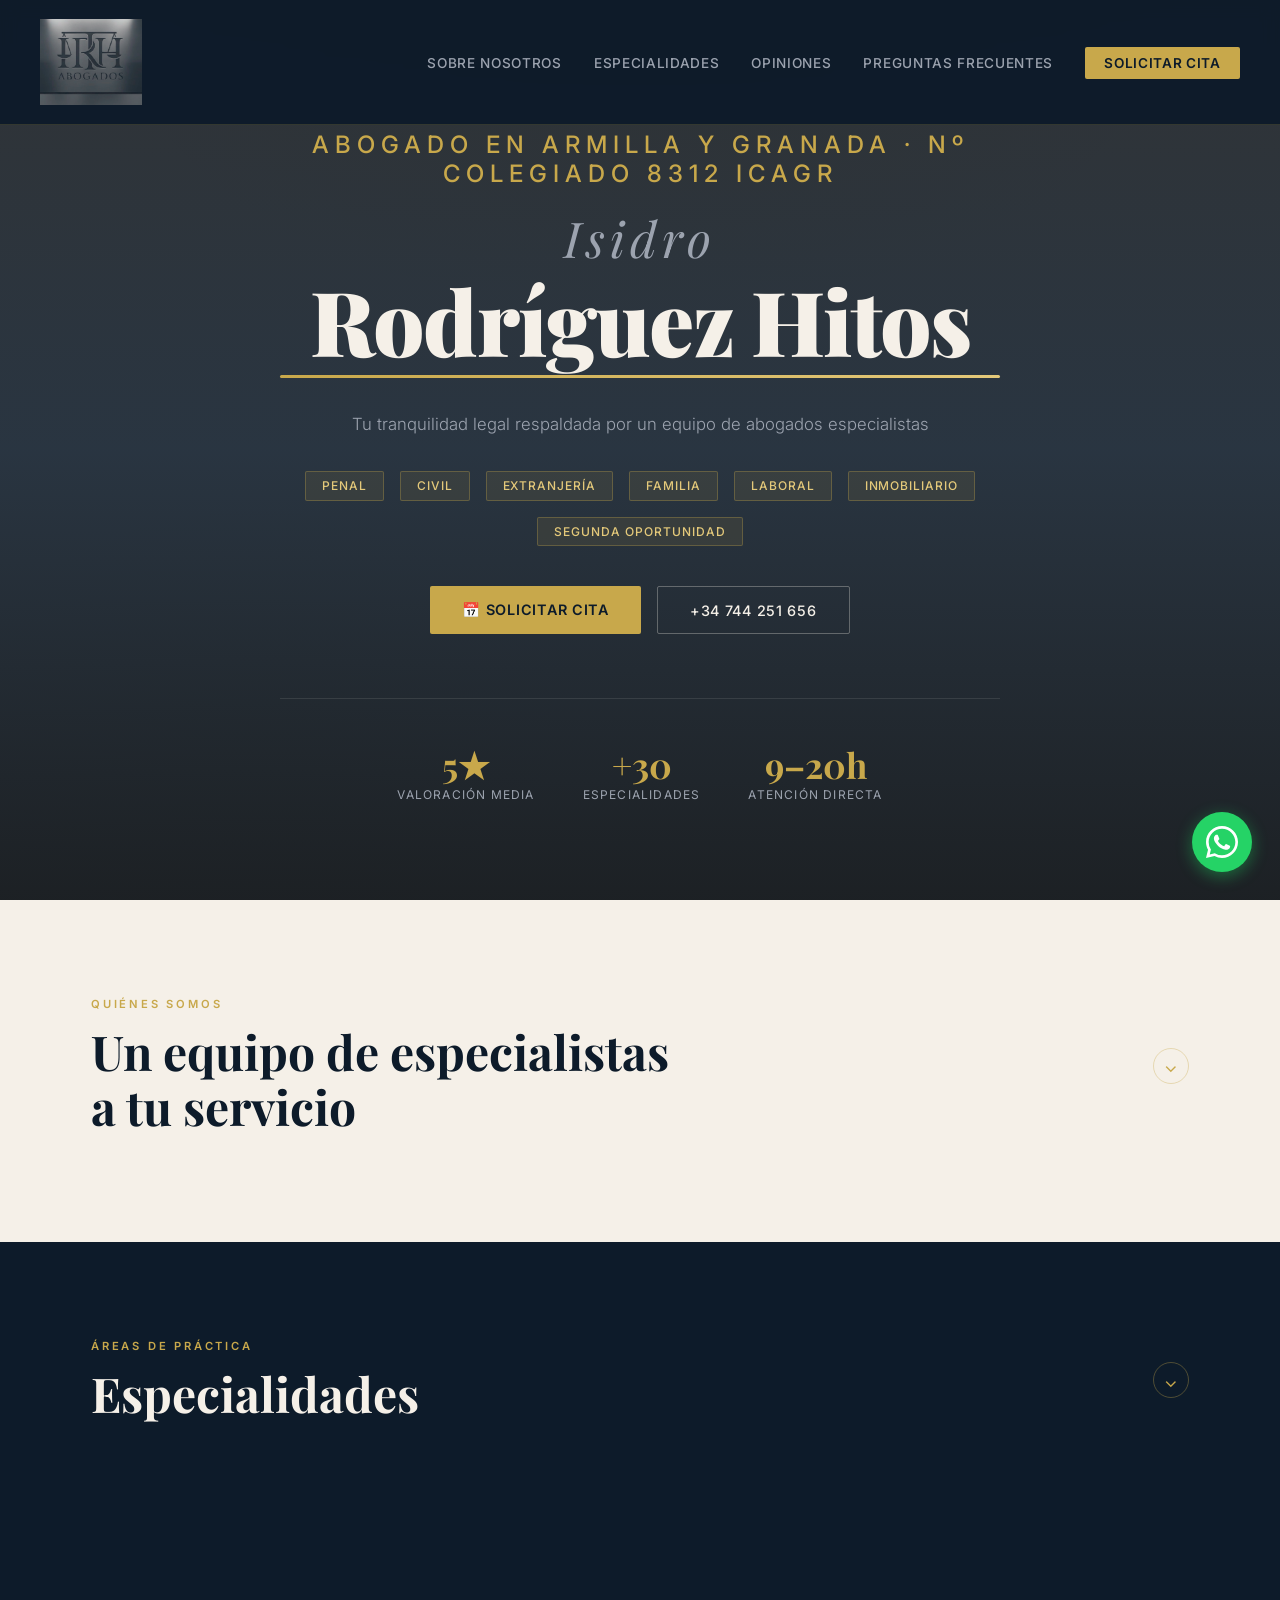
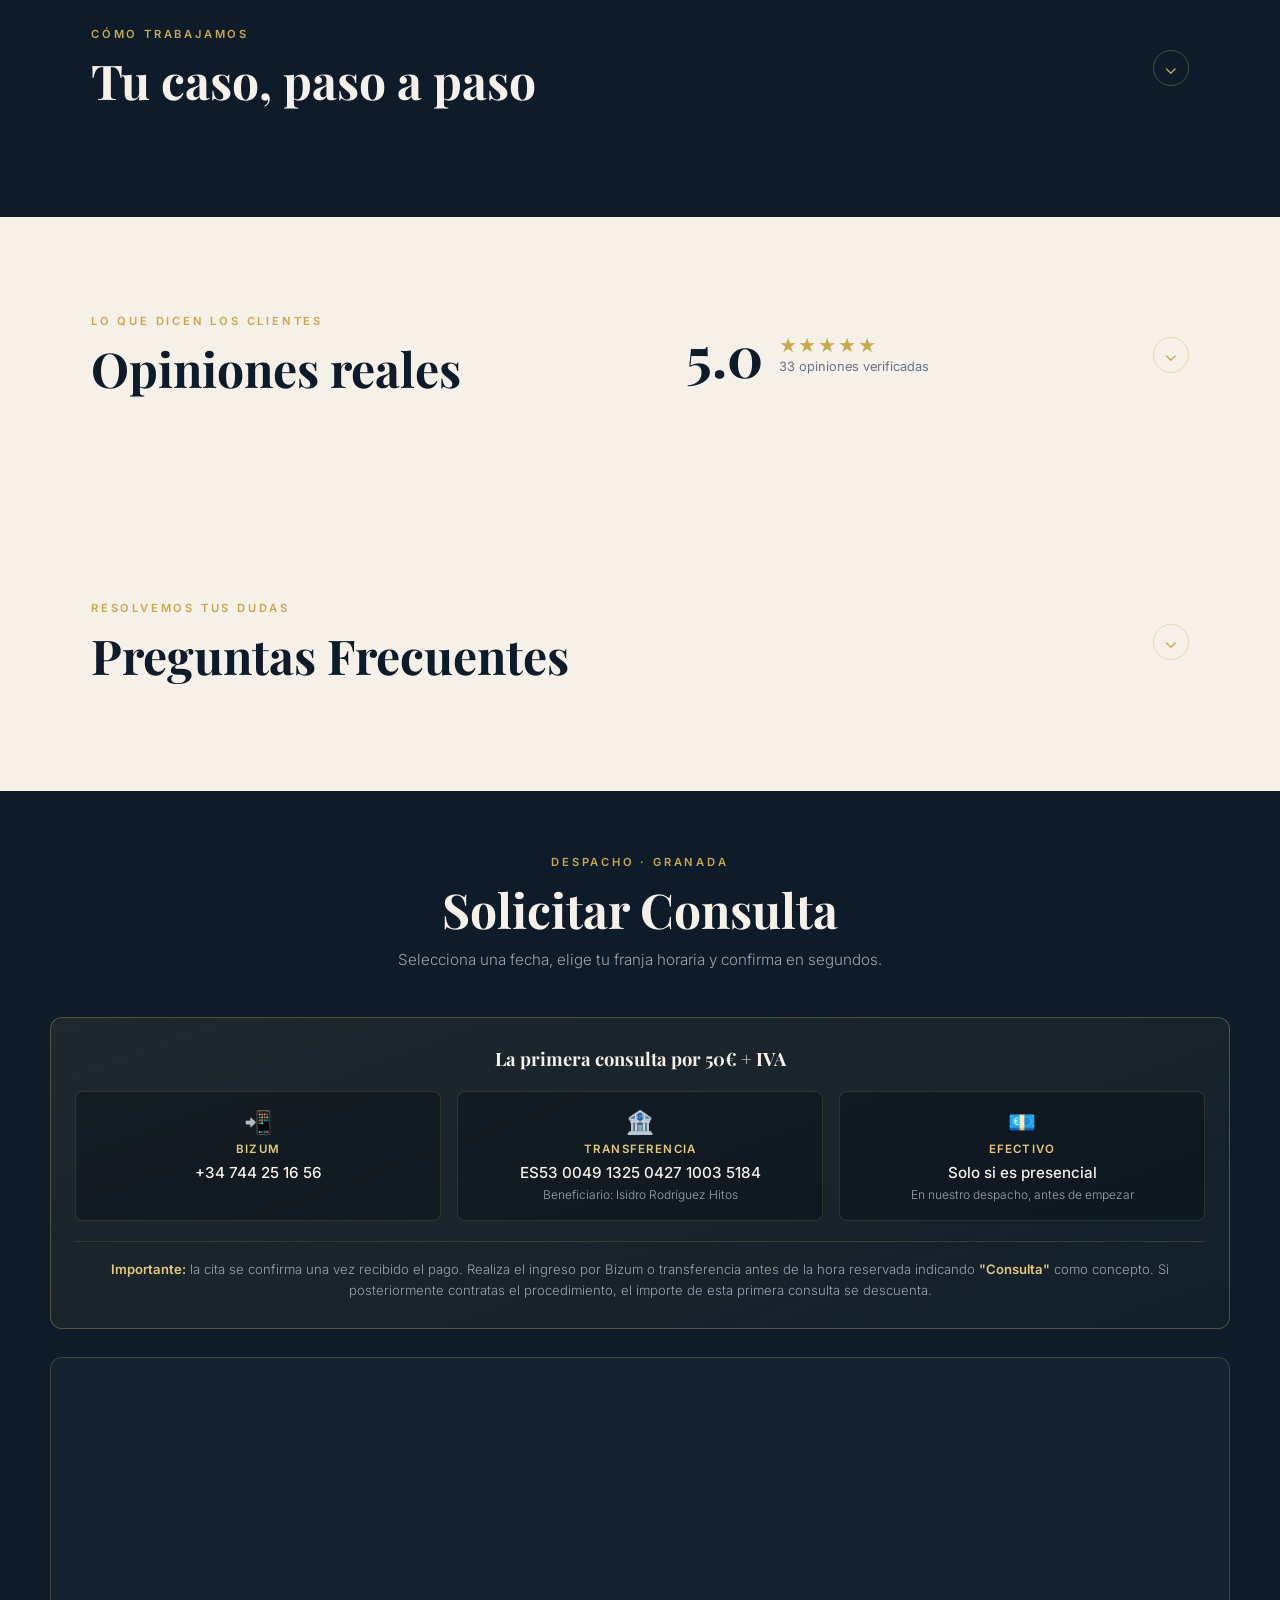
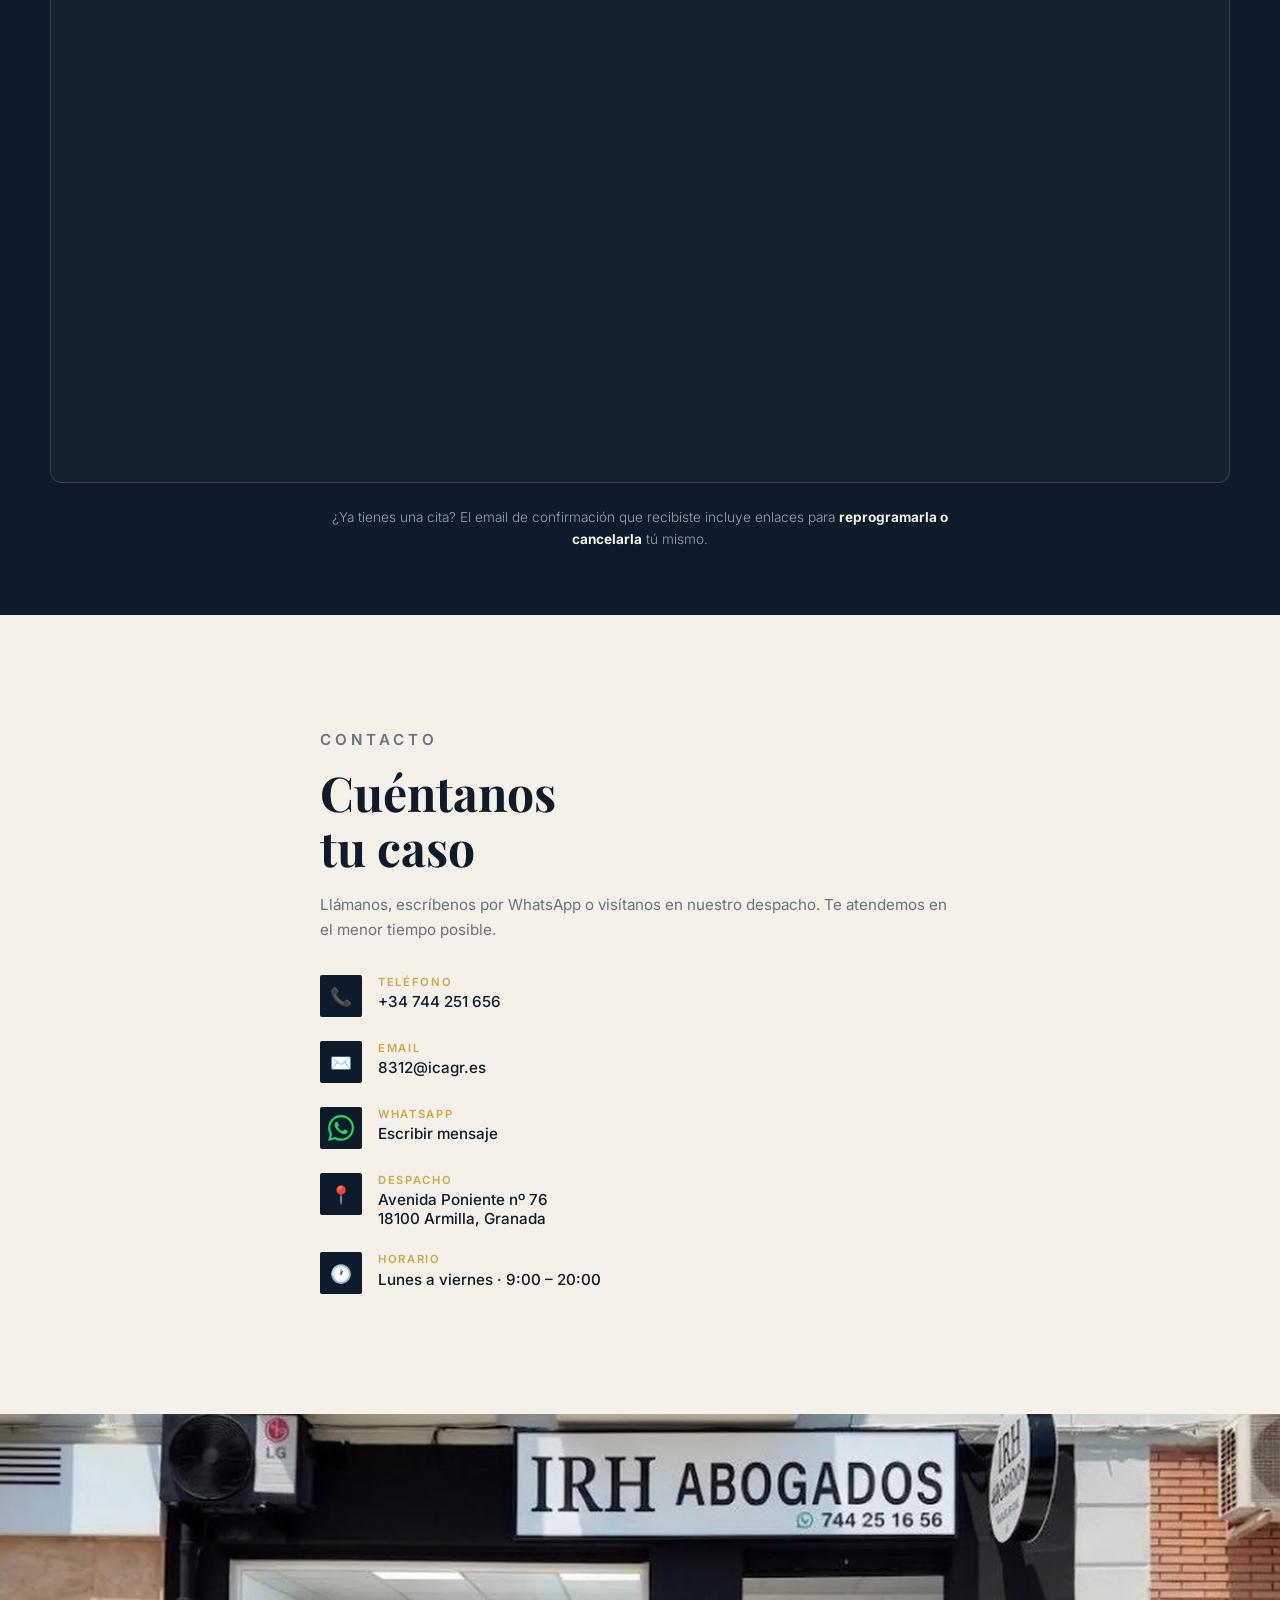
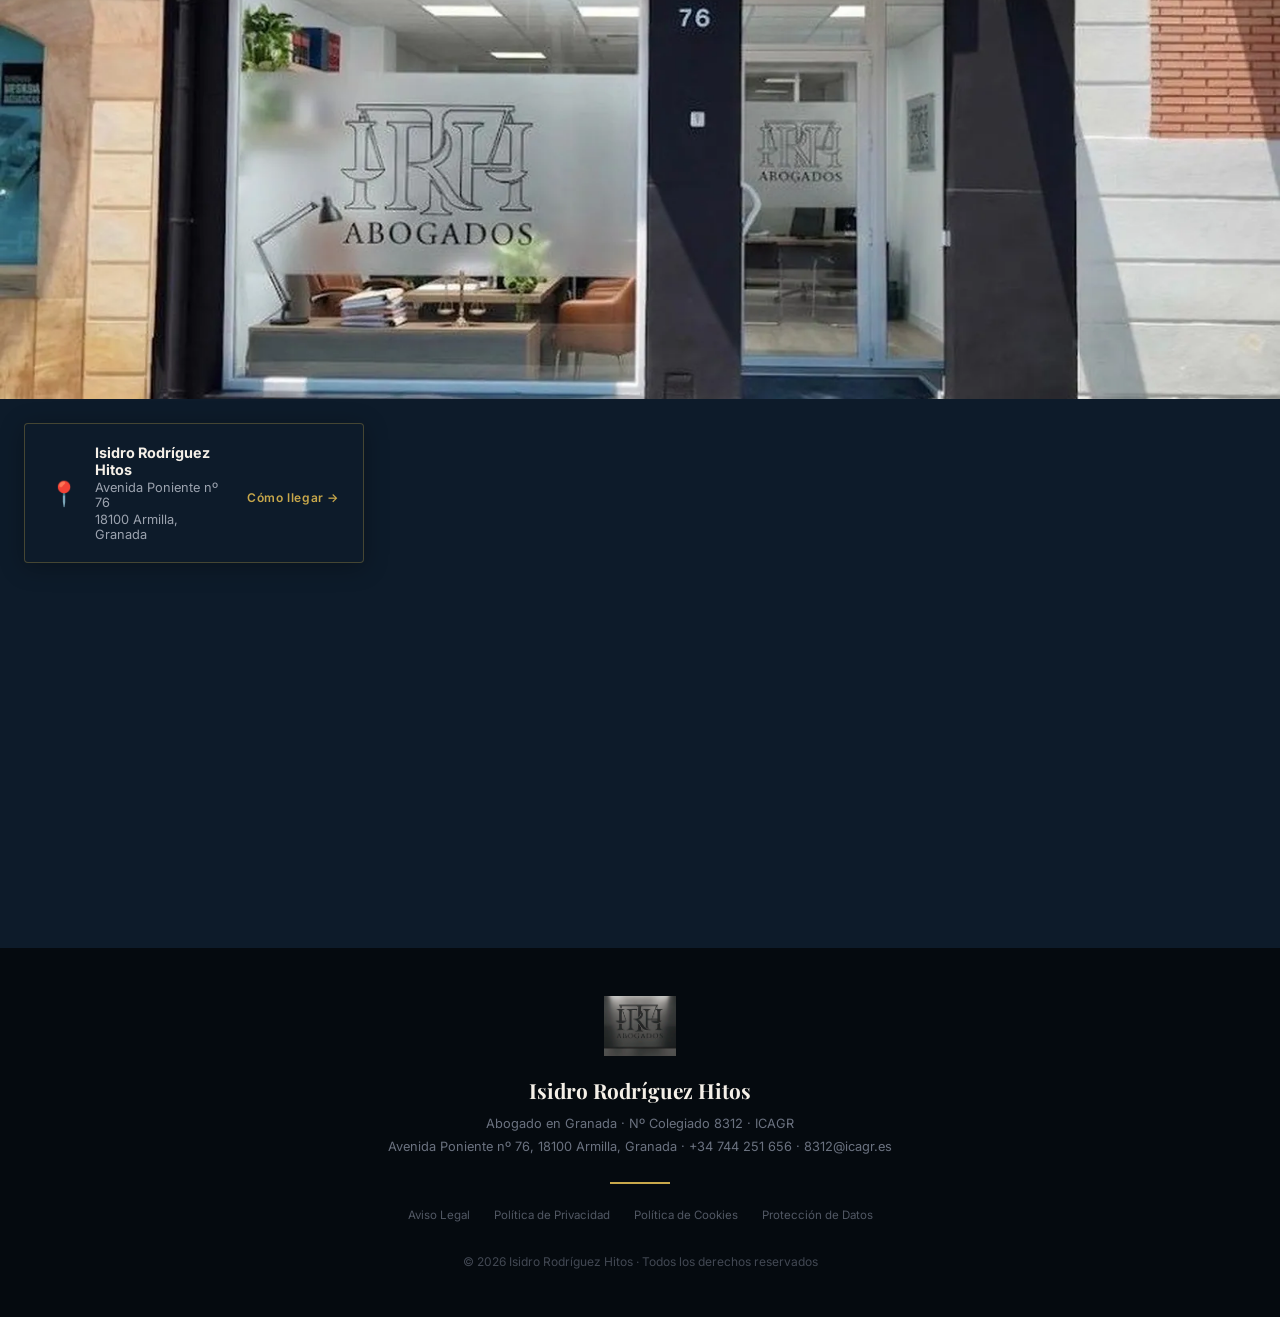
==== commit c444504b: "Add files via upload" ====
--- a/index.html
+++ b/index.html
@@ -5,9 +5,9 @@
   <meta name="viewport" content="width=device-width, initial-scale=1.0">
 
   <!-- SEO básico -->
-  <title>Isidro Rodríguez Hitos | Abogado Penal y Extranjería en Granada</title>
-  <meta name="description" content="Abogado en Granada y Armilla especializado en Derecho Penal, Civil, Extranjería, Familia, Laboral y Ley de Segunda Oportunidad. 5,0★ en Google. Primera consulta desde 50€.">
-  <meta name="keywords" content="abogado Granada, abogado Armilla, abogado penal Granada, abogado extranjería Granada, ley segunda oportunidad Granada, abogado familia Granada, Isidro Rodríguez Hitos">
+  <title>Abogado en Armilla | Isidro Rodríguez Hitos - Penal, Civil, Extranjería</title>
+  <meta name="description" content="Abogado en Armilla (Granada): Isidro Rodríguez Hitos. Especialistas en Derecho Penal, Civil, Extranjería, Familia, Laboral y Ley de Segunda Oportunidad. 5,0★ en Google. Primera consulta desde 50€.">
+  <meta name="keywords" content="abogado Armilla, abogado en Armilla, despacho de abogados Armilla, abogado Granada, abogado penal Armilla, abogado extranjería Armilla, ley segunda oportunidad Armilla, abogado familia Armilla, Isidro Rodríguez Hitos">
   <meta name="author" content="Isidro Rodríguez Hitos">
   <meta name="robots" content="index, follow">
   <meta name="theme-color" content="#0D1B2A">
@@ -18,15 +18,15 @@
   <meta property="og:site_name" content="IRH Abogados">
   <meta property="og:locale" content="es_ES">
   <meta property="og:url" content="https://irhabogados.es/">
-  <meta property="og:title" content="Isidro Rodríguez Hitos | Abogado Penal y Extranjería en Granada">
-  <meta property="og:description" content="Despacho de abogados en Granada y Armilla. Penal, Civil, Extranjería, Familia, Laboral y Segunda Oportunidad. 5,0★ en Google.">
+  <meta property="og:title" content="Abogado en Armilla | Isidro Rodríguez Hitos - Penal, Civil, Extranjería">
+  <meta property="og:description" content="Despacho de abogados en Armilla (Granada). Penal, Civil, Extranjería, Familia, Laboral y Segunda Oportunidad. 5,0★ en Google.">
   <meta property="og:image" content="https://irhabogados.es/fachada-despacho.webp">
   <meta property="og:image:alt" content="Fachada del despacho IRH Abogados en Armilla, Granada">
 
   <!-- Twitter Card -->
   <meta name="twitter:card" content="summary_large_image">
-  <meta name="twitter:title" content="Isidro Rodríguez Hitos | Abogado Penal y Extranjería en Granada">
-  <meta name="twitter:description" content="Despacho de abogados en Granada y Armilla. Penal, Civil, Extranjería, Familia, Laboral y Segunda Oportunidad. 5,0★ en Google.">
+  <meta name="twitter:title" content="Abogado en Armilla | Isidro Rodríguez Hitos - Penal, Civil, Extranjería">
+  <meta name="twitter:description" content="Despacho de abogados en Armilla (Granada). Penal, Civil, Extranjería, Familia, Laboral y Segunda Oportunidad. 5,0★ en Google.">
   <meta name="twitter:image" content="https://irhabogados.es/fachada-despacho.webp">
 
   <link rel="icon" type="image/png" href="logo.png">
@@ -60,7 +60,7 @@
     "telephone": "+34744251656",
     "email": "8312@icagr.es",
     "priceRange": "€€",
-    "description": "Despacho de abogados en Granada y Armilla especializado en Derecho Penal, Civil, Extranjería, Familia, Laboral, Administrativo y Ley de Segunda Oportunidad.",
+    "description": "Despacho de abogados en Armilla (Granada) especializado en Derecho Penal, Civil, Extranjería, Familia, Laboral, Administrativo y Ley de Segunda Oportunidad.",
     "address": {
       "@type": "PostalAddress",
       "streetAddress": "Avenida Poniente nº 76",
@@ -85,8 +85,8 @@
       "closes": "20:00"
     },
     "areaServed": [
+      { "@type": "City", "name": "Armilla" },
       { "@type": "City", "name": "Granada" },
-      { "@type": "City", "name": "Armilla" },
       { "@type": "AdministrativeArea", "name": "Provincia de Granada" }
     ],
     "knowsAbout": [
@@ -1809,7 +1809,7 @@
 <!-- HERO -->
 <section class="hero" id="hero">
   <div class="hero-content">
-    <p class="hero-eyebrow">Abogado en Granada · Nº colegiado 8312 ICAGR</p>
+    <p class="hero-eyebrow">Abogado en Armilla y Granada · Nº colegiado 8312 ICAGR</p>
     <h1 class="hero-title">
       <span class="first-name">Isidro</span>
       Rodríguez Hitos
@@ -1860,7 +1860,7 @@
     <div class="collapsible-body">
     <div class="about-grid">
       <div class="about-text">
-        <p class="about-text-full">Bajo la dirección de <strong>Isidro Rodríguez</strong>, <strong>IRH ABOGADOS</strong> se consolida como un despacho de referencia en Granada y su área metropolitana. Nuestra filosofía es clara: la hiper-especialización. No creemos en un único abogado para todo, sino en un equipo donde cada profesional domina su materia con rigor y actualización constante. Esta forma de trabajar nos permite ofrecer respuestas más precisas, evitar generalidades y anticiparnos a los problemas antes de que se conviertan en conflictos mayores.</p>
+        <p class="about-text-full">Bajo la dirección de <strong>Isidro Rodríguez</strong>, <strong>IRH ABOGADOS</strong> se consolida como un despacho de referencia en Armilla y toda el área metropolitana de Granada. Nuestra filosofía es clara: la hiper-especialización. No creemos en un único abogado para todo, sino en un equipo donde cada profesional domina su materia con rigor y actualización constante. Esta forma de trabajar nos permite ofrecer respuestas más precisas, evitar generalidades y anticiparnos a los problemas antes de que se conviertan en conflictos mayores.</p>
         <p class="about-text-full">Asignamos a cada cliente el especialista más cualificado para su caso concreto, garantizando así la mejor estrategia legal y el trato más exclusivo. Creemos que la confianza se construye con cercanía, escucha activa y comunicación clara en cada fase del proceso. Por eso acompañamos a nuestros clientes desde el primer momento, cuidando cada detalle para que se sientan respaldados y seguros durante todo el procedimiento.</p>
         <p class="about-text-mobile">Bajo la dirección de <strong>Isidro Rodríguez</strong>, <strong>IRH ABOGADOS</strong> apuesta por la hiper-especialización: un equipo donde cada profesional domina su materia para ofrecerte la estrategia legal más precisa. Trato cercano y acompañamiento en cada fase del proceso, desde el primer momento.</p>
         <div class="about-values">
@@ -1871,7 +1871,7 @@
       </div>
       <div class="about-photo-col">
         <div class="about-photo-wrap">
-          <img src="foto_perfil.png" alt="Isidro Rodríguez Hitos, abogado en Granada" class="about-photo" loading="lazy" decoding="async" width="600" height="600"/>
+          <img src="foto_perfil.png" alt="Isidro Rodríguez Hitos, abogado en Armilla, Granada" class="about-photo" loading="lazy" decoding="async" width="600" height="600"/>
         </div>
           
       </div>
@@ -1942,7 +1942,7 @@
 
       <a href="pages/derecho-penal.html" class="spec-card-link" id="spec-penal">
         <div class="spec-item-img" style="position:relative; overflow:hidden; height:160px; border-radius:8px 8px 0 0;">
-          <img src="penal.webp" alt="Abogado de Derecho Penal en Granada" style="width:100%; height:100%; object-fit:cover; position:absolute; top:0; left:0;" loading="lazy" decoding="async" width="400" height="160">
+          <img src="penal.webp" alt="Abogado de Derecho Penal en Armilla y Granada" style="width:100%; height:100%; object-fit:cover; position:absolute; top:0; left:0;" loading="lazy" decoding="async" width="400" height="160">
         </div>
         <div style="background:var(--navy-mid); border: 1px solid rgba(200,168,75,0.2); border-top: 2px solid var(--gold); border-radius:0 0 8px 8px; padding: 0.75rem 1rem; text-align:center;">
           <span style="color:var(--cream); font-size:0.8rem; font-weight:600; letter-spacing:0.15em; text-transform:uppercase;">Penal</span>
@@ -1951,7 +1951,7 @@
 
       <a href="pages/derecho-civil.html" class="spec-card-link" id="spec-civil">
         <div class="spec-item-img" style="position:relative; overflow:hidden; height:160px; border-radius:8px 8px 0 0;">
-          <img src="derecho_civil.webp" alt="Abogado de Derecho Civil en Granada" style="width:100%; height:100%; object-fit:cover; position:absolute; top:0; left:0;" loading="lazy" decoding="async" width="400" height="160">
+          <img src="derecho_civil.webp" alt="Abogado de Derecho Civil en Armilla y Granada" style="width:100%; height:100%; object-fit:cover; position:absolute; top:0; left:0;" loading="lazy" decoding="async" width="400" height="160">
         </div>
         <div style="background:var(--navy-mid); border: 1px solid rgba(200,168,75,0.2); border-top: 2px solid var(--gold); border-radius:0 0 8px 8px; padding: 0.75rem 1rem; text-align:center;">
           <span style="color:var(--cream); font-size:0.8rem; font-weight:600; letter-spacing:0.15em; text-transform:uppercase;">Civil</span>
@@ -1960,7 +1960,7 @@
 
       <a href="pages/extranjeria.html" class="spec-card-link" id="spec-extranjeria">
         <div class="spec-item-img" style="position:relative; overflow:hidden; height:160px; border-radius:8px 8px 0 0;">
-          <img src="extranjería.webp" alt="Abogado de Extranjería y Nacionalidad en Granada" style="width:100%; height:100%; object-fit:cover; position:absolute; top:0; left:0;" loading="lazy" decoding="async" width="400" height="160">
+          <img src="extranjería.webp" alt="Abogado de Extranjería y Nacionalidad en Armilla y Granada" style="width:100%; height:100%; object-fit:cover; position:absolute; top:0; left:0;" loading="lazy" decoding="async" width="400" height="160">
         </div>
         <div style="background:var(--navy-mid); border: 1px solid rgba(200,168,75,0.2); border-top: 2px solid var(--gold); border-radius:0 0 8px 8px; padding: 0.75rem 1rem; text-align:center;">
           <span style="color:var(--cream); font-size:0.8rem; font-weight:600; letter-spacing:0.15em; text-transform:uppercase;">Extranjería</span>
@@ -1969,7 +1969,7 @@
 
       <a href="pages/derecho-de-familia.html" class="spec-card-link" id="spec-familia">
         <div class="spec-item-img" style="position:relative; overflow:hidden; height:160px; border-radius:8px 8px 0 0;">
-          <img src="familia.webp" alt="Abogado de Derecho de Familia y Divorcios en Granada" style="width:100%; height:100%; object-fit:cover; position:absolute; top:0; left:0;" loading="lazy" decoding="async" width="400" height="160">
+          <img src="familia.webp" alt="Abogado de Derecho de Familia y Divorcios en Armilla y Granada" style="width:100%; height:100%; object-fit:cover; position:absolute; top:0; left:0;" loading="lazy" decoding="async" width="400" height="160">
         </div>
         <div style="background:var(--navy-mid); border: 1px solid rgba(200,168,75,0.2); border-top: 2px solid var(--gold); border-radius:0 0 8px 8px; padding: 0.75rem 1rem; text-align:center;">
           <span style="color:var(--cream); font-size:0.8rem; font-weight:600; letter-spacing:0.15em; text-transform:uppercase;">Familia y Divorcios</span>
@@ -1978,7 +1978,7 @@
 
       <a href="pages/derecho-laboral.html" class="spec-card-link" id="spec-laboral">
         <div class="spec-item-img" style="position:relative; overflow:hidden; height:160px; border-radius:8px 8px 0 0;">
-          <img src="laboral.webp" alt="Abogado de Derecho Laboral en Granada" style="width:100%; height:100%; object-fit:cover; position:absolute; top:0; left:0;" loading="lazy" decoding="async" width="400" height="160">
+          <img src="laboral.webp" alt="Abogado de Derecho Laboral en Armilla y Granada" style="width:100%; height:100%; object-fit:cover; position:absolute; top:0; left:0;" loading="lazy" decoding="async" width="400" height="160">
         </div>
         <div style="background:var(--navy-mid); border: 1px solid rgba(200,168,75,0.2); border-top: 2px solid var(--gold); border-radius:0 0 8px 8px; padding: 0.75rem 1rem; text-align:center;">
           <span style="color:var(--cream); font-size:0.8rem; font-weight:600; letter-spacing:0.15em; text-transform:uppercase;">Laboral</span>
@@ -1988,7 +1988,7 @@
       <a href="pages/derecho-administrativo.html" class="spec-card-link" id="spec-administrativo">
         <div class="spec-item-img" style="position:relative; overflow:hidden; height:160px; border-radius:8px 8px 0 0;">
           <!-- TODO: sustituir por imagen propia de Administrativo, de momento reutiliza inmobiliaria.jpg -->
-          <img src="inmobiliaria.webp" alt="Abogado de Derecho Administrativo en Granada" style="width:100%; height:100%; object-fit:cover; position:absolute; top:0; left:0;" loading="lazy" decoding="async" width="400" height="160">
+          <img src="inmobiliaria.webp" alt="Abogado de Derecho Administrativo en Armilla y Granada" style="width:100%; height:100%; object-fit:cover; position:absolute; top:0; left:0;" loading="lazy" decoding="async" width="400" height="160">
         </div>
         <div style="background:var(--navy-mid); border: 1px solid rgba(200,168,75,0.2); border-top: 2px solid var(--gold); border-radius:0 0 8px 8px; padding: 0.75rem 1rem; text-align:center;">
           <span class="spec-label-admin" style="color:var(--cream); font-size:0.8rem; font-weight:600; letter-spacing:0.15em; text-transform:uppercase;">Administrativo</span>
@@ -1998,7 +1998,7 @@
       <a href="pages/ley-de-segunda-oportunidad.html" class="spec-card-link" id="spec-segunda-oportunidad">
         <div class="spec-item-img" style="position:relative; overflow:hidden; height:160px; border-radius:8px 8px 0 0;">
           <!-- TODO: sustituir por imagen propia de Segunda Oportunidad, de momento reutiliza bancario.jpg -->
-          <img src="bancario.webp" alt="Abogado de Ley de Segunda Oportunidad en Granada" style="width:100%; height:100%; object-fit:cover; position:absolute; top:0; left:0;" loading="lazy" decoding="async" width="400" height="160">
+          <img src="bancario.webp" alt="Abogado de Ley de Segunda Oportunidad en Armilla y Granada" style="width:100%; height:100%; object-fit:cover; position:absolute; top:0; left:0;" loading="lazy" decoding="async" width="400" height="160">
         </div>
         <div style="background:var(--navy-mid); border: 1px solid rgba(200,168,75,0.2); border-top: 2px solid var(--gold); border-radius:0 0 8px 8px; padding: 0.75rem 1rem; text-align:center;">
           <span style="color:var(--cream); font-size:0.8rem; font-weight:600; letter-spacing:0.15em; text-transform:uppercase;">Segunda Oportunidad</span>
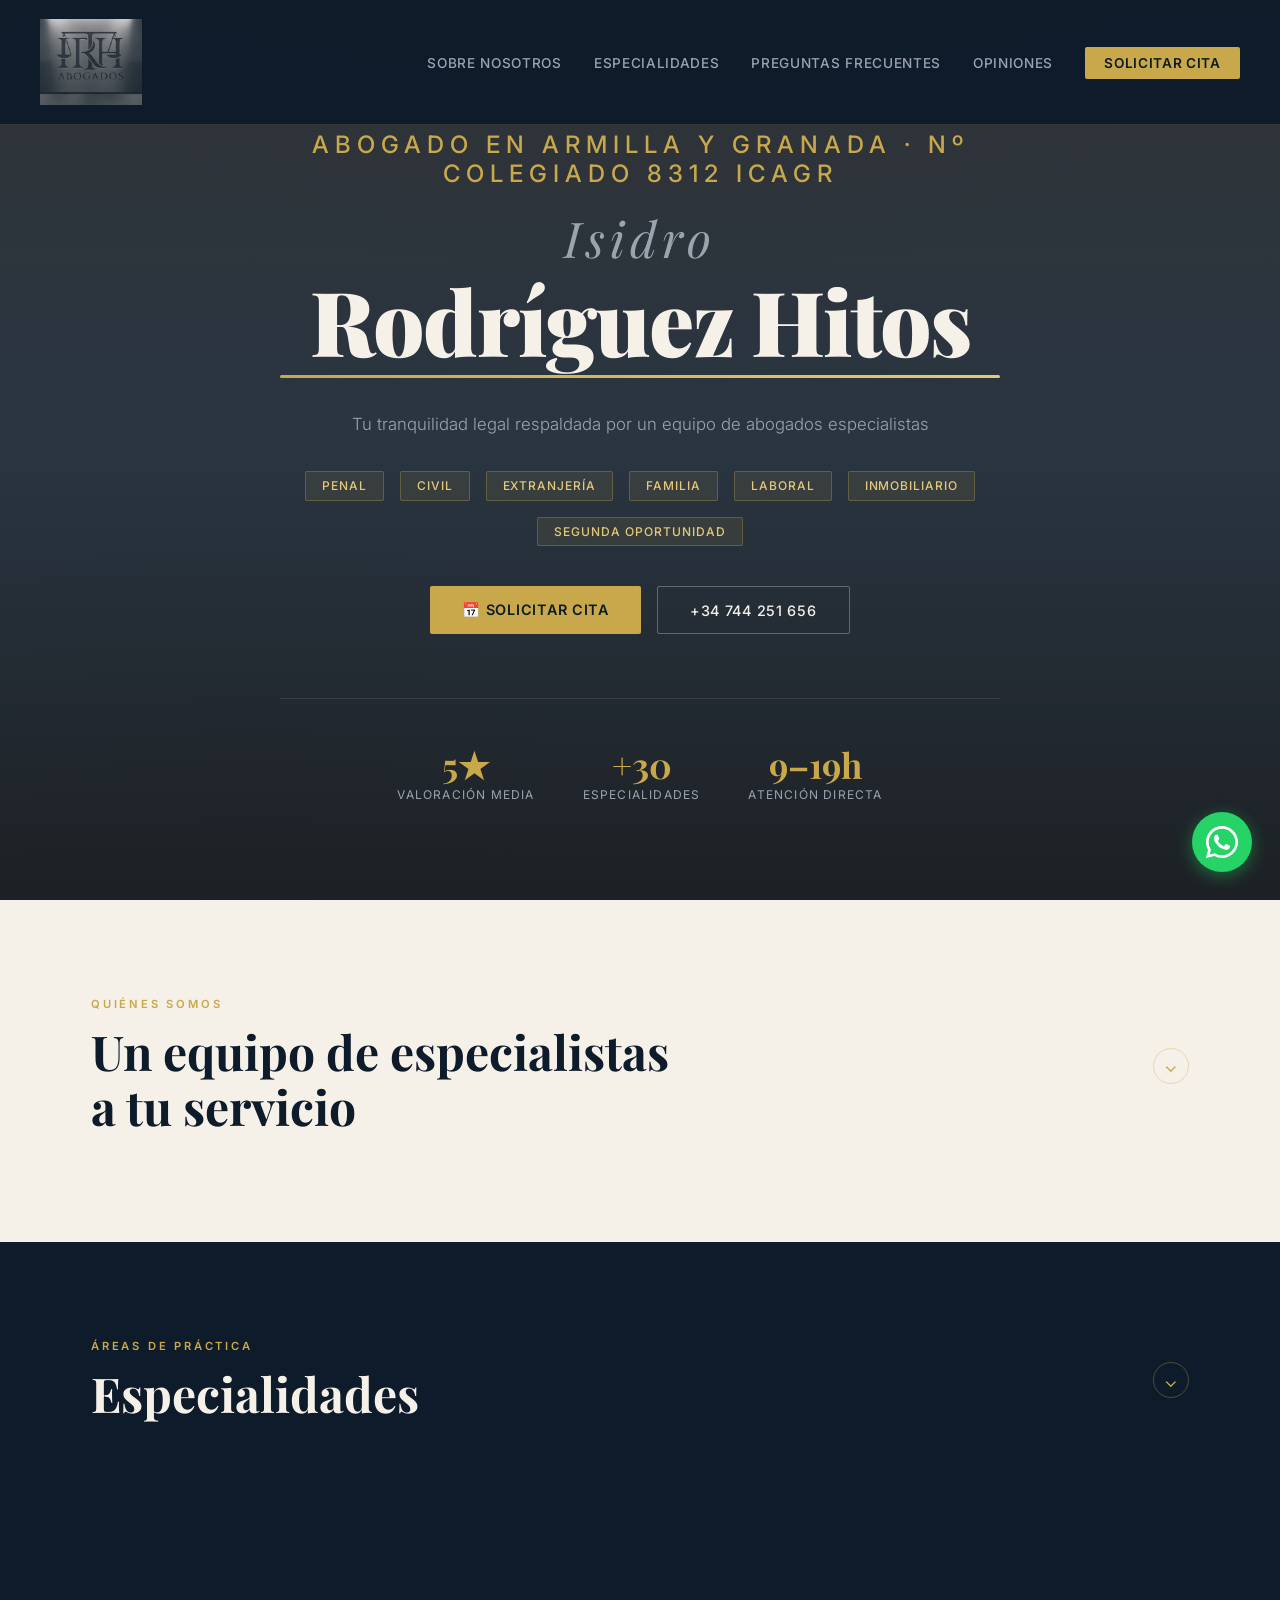
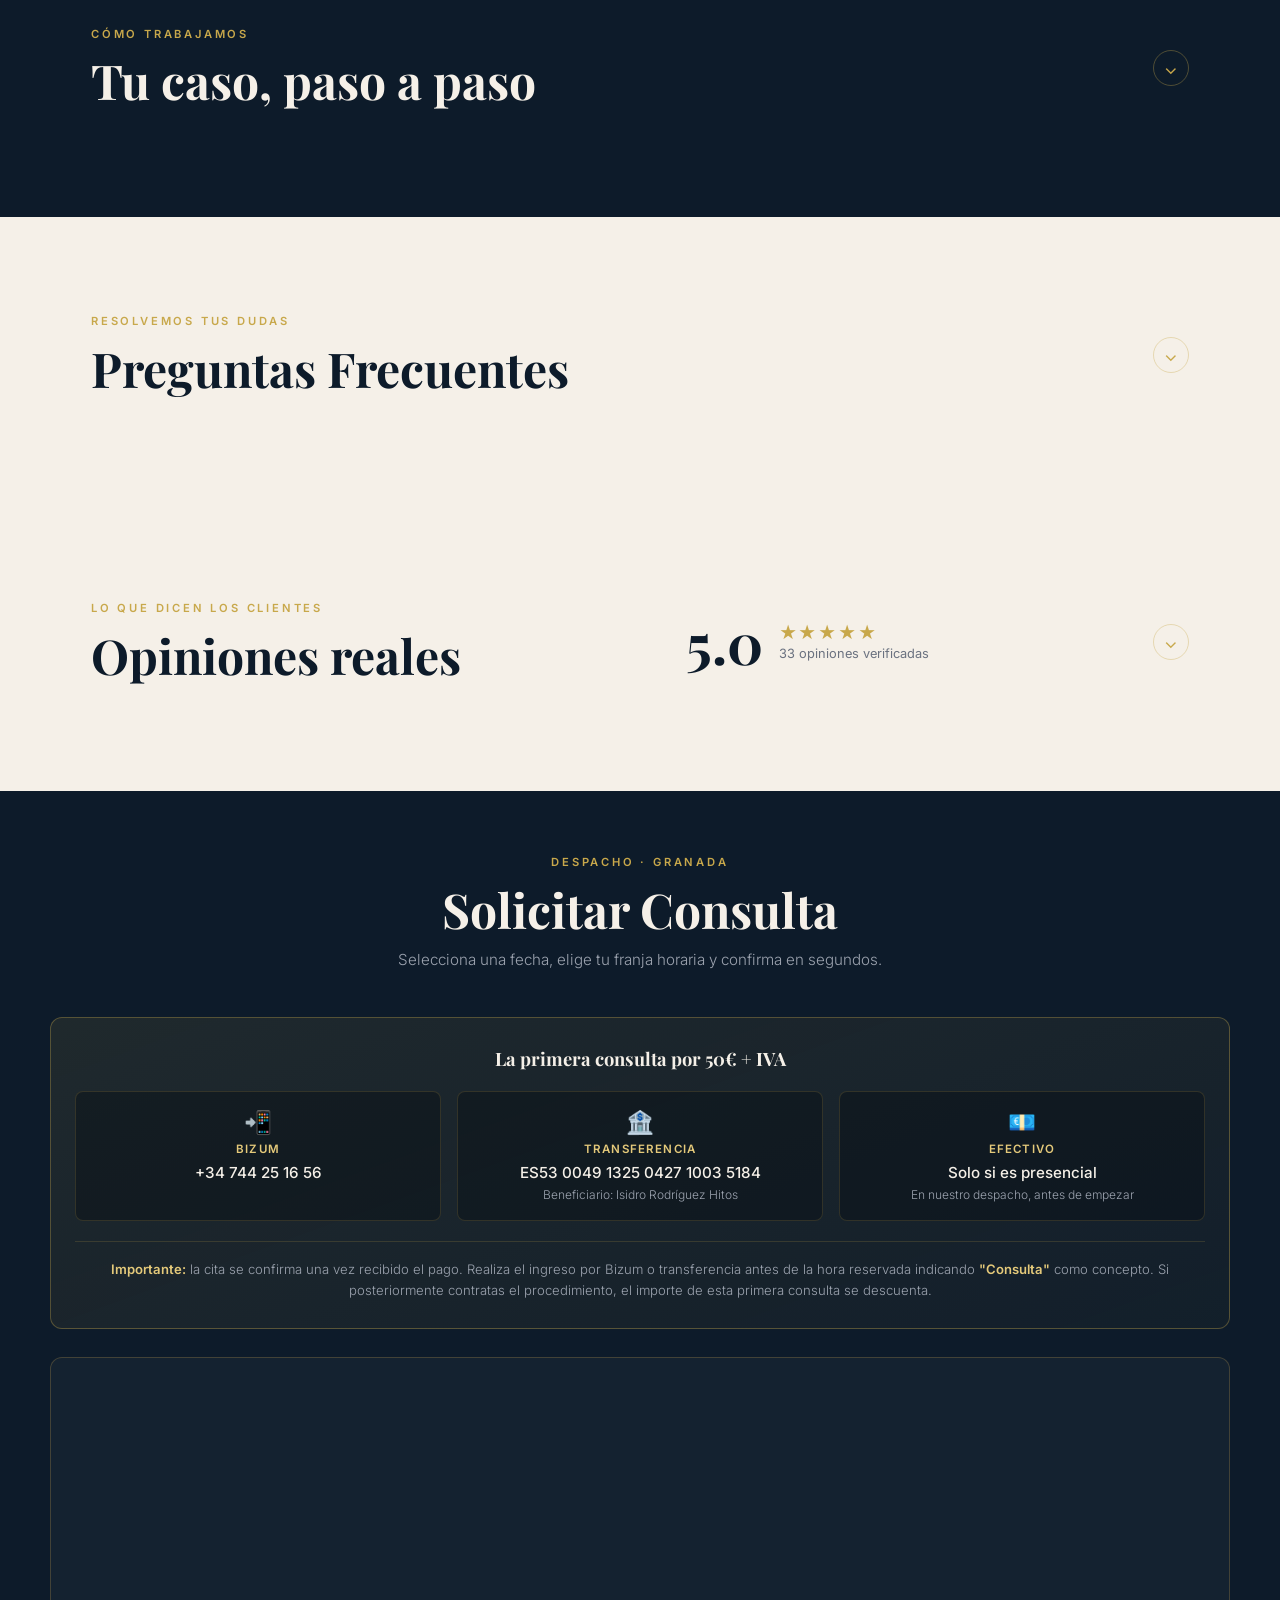
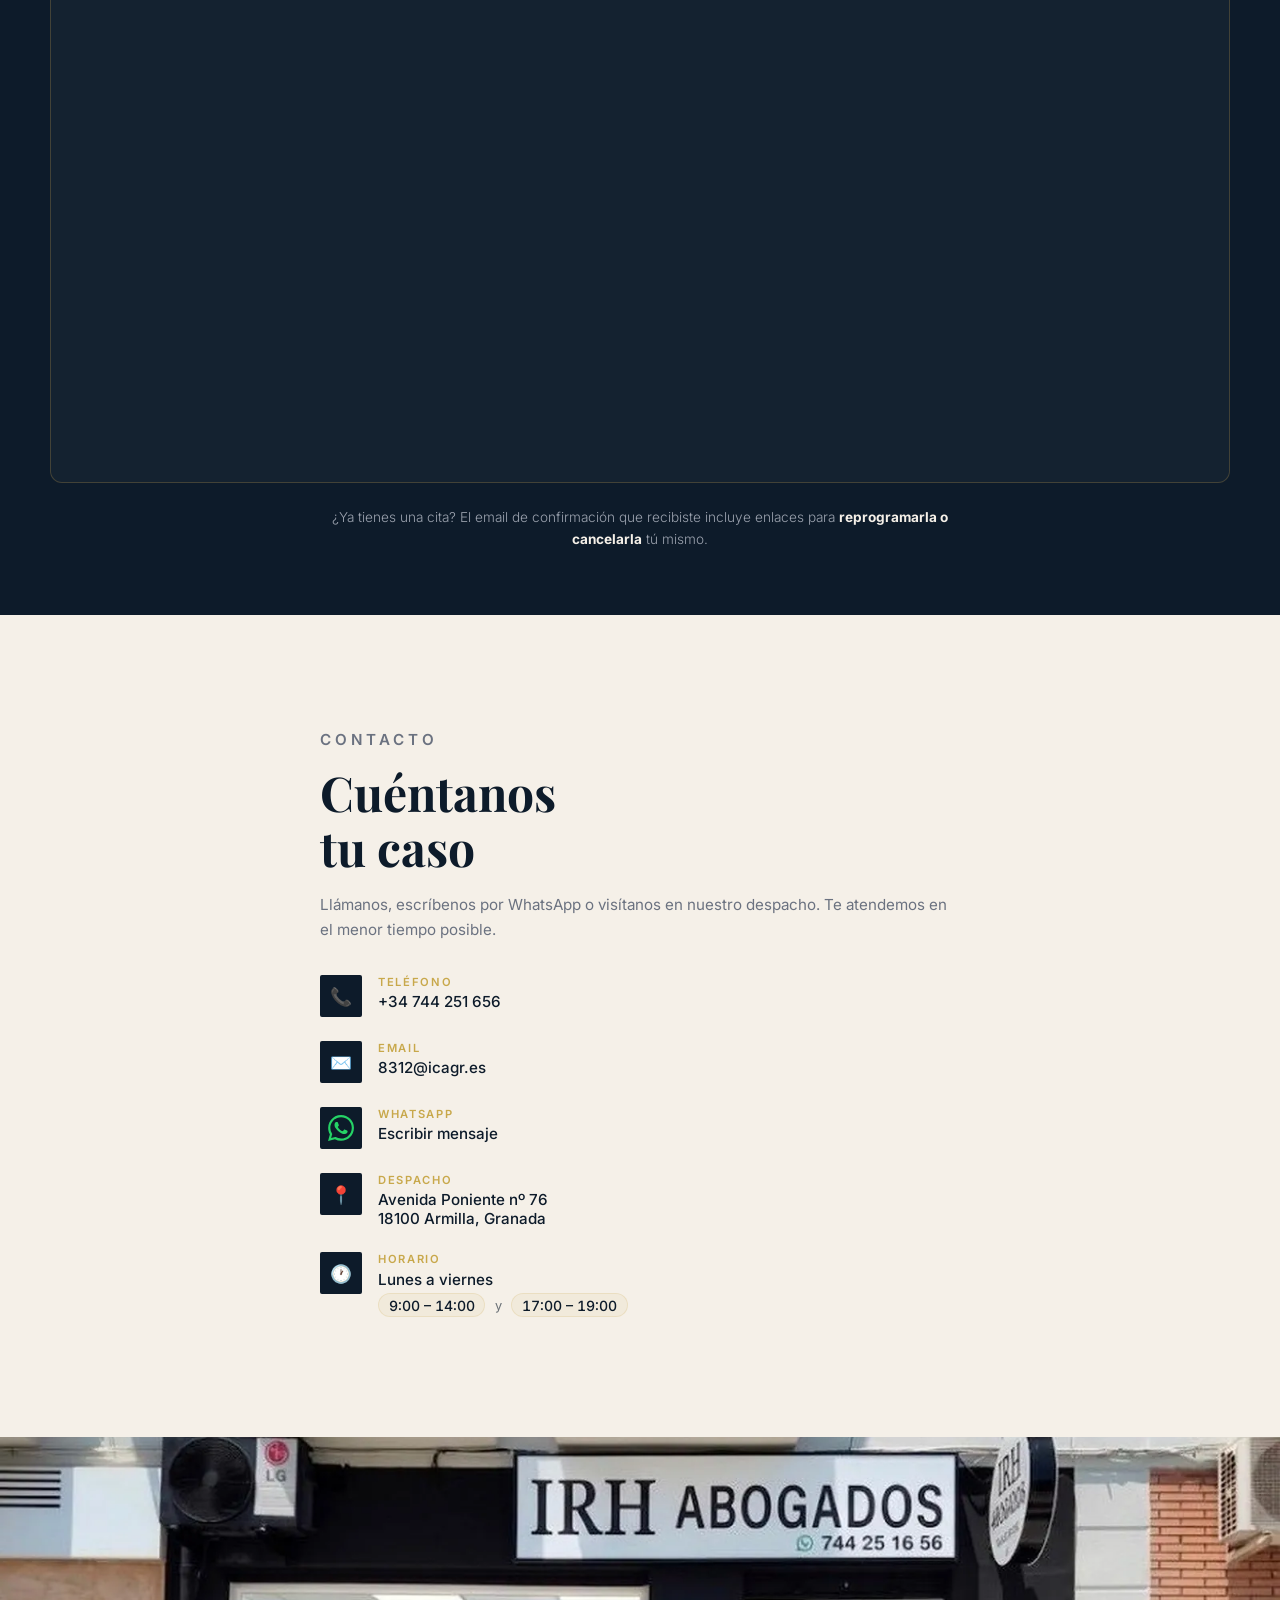
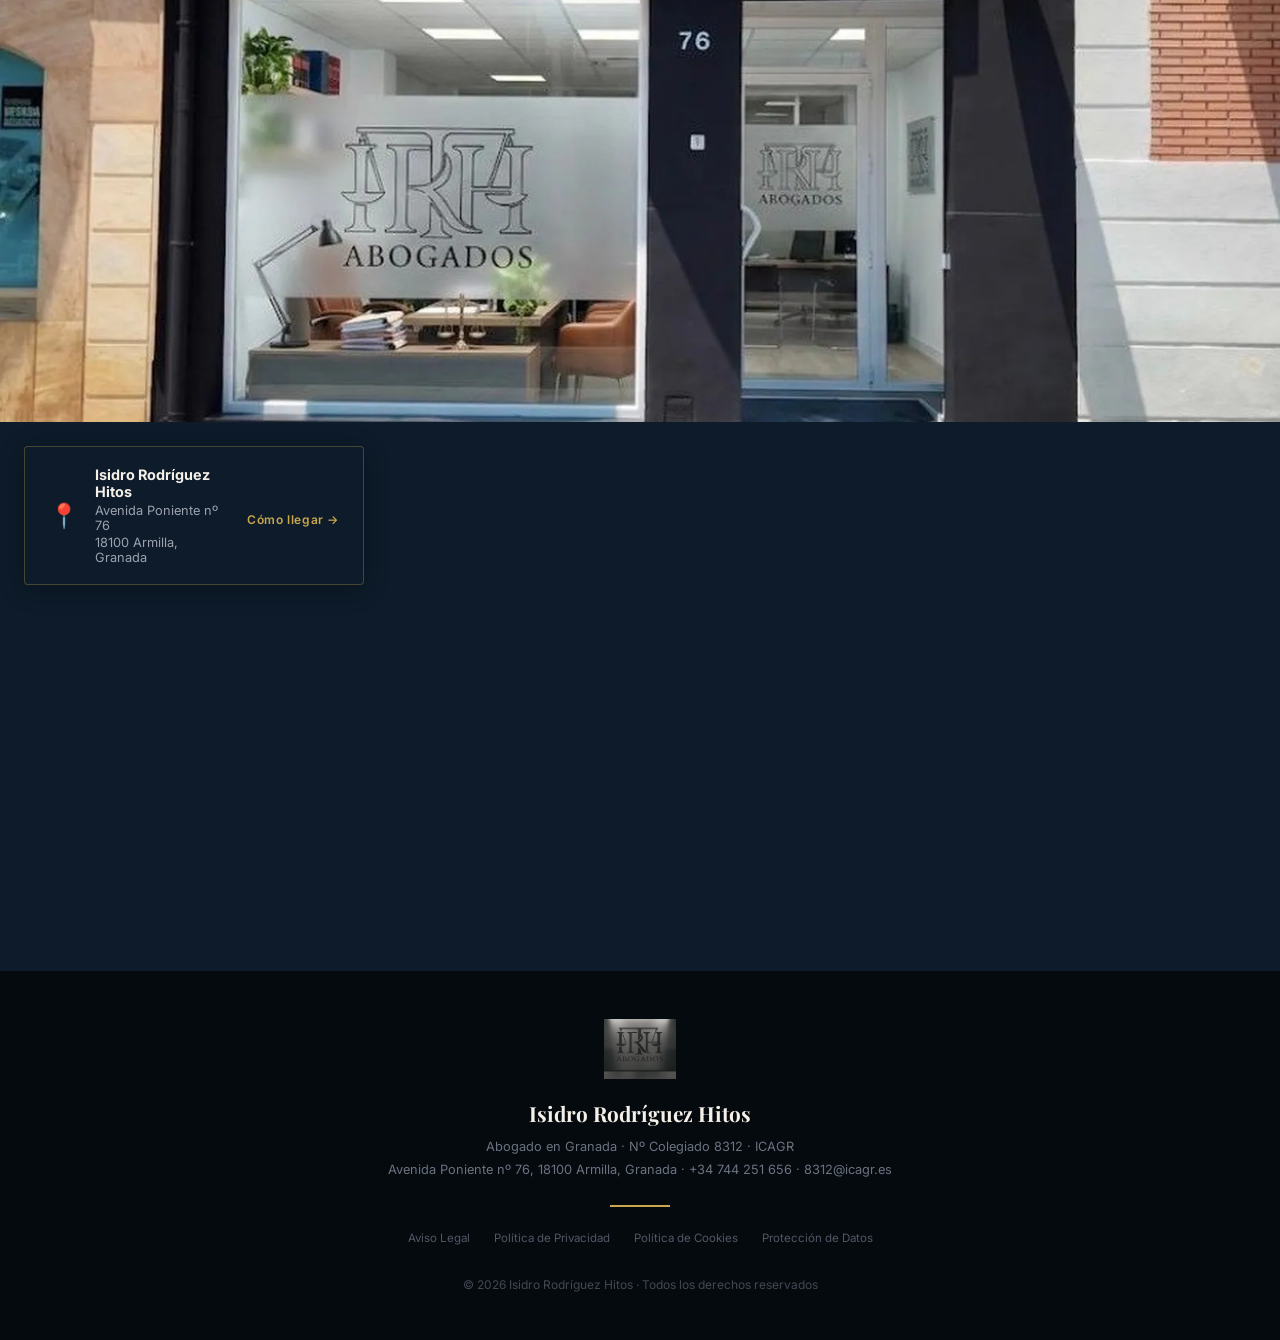
==== commit bc97b231: "Add files via upload" ====
--- a/index.html
+++ b/index.html
@@ -5,8 +5,8 @@
   <meta name="viewport" content="width=device-width, initial-scale=1.0">
 
   <!-- SEO básico -->
-  <title>Abogado en Armilla | Isidro Rodríguez Hitos - Penal, Civil, Extranjería</title>
-  <meta name="description" content="Abogado en Armilla (Granada): Isidro Rodríguez Hitos. Especialistas en Derecho Penal, Civil, Extranjería, Familia, Laboral y Ley de Segunda Oportunidad. 5,0★ en Google. Primera consulta desde 50€.">
+  <title>Abogados en Armilla | IRH Abogados - Penal, Civil, Extranjería, Granada</title>
+  <meta name="description" content="Abogados en Armilla (Granada). IRH Abogados: Isidro Rodríguez Hitos, especialistas en Derecho Penal, Civil, Extranjería, Familia, Laboral y Ley de Segunda Oportunidad. 5,0★ en Google. Primera consulta desde 50€.">
   <meta name="keywords" content="abogado Armilla, abogado en Armilla, despacho de abogados Armilla, abogado Granada, abogado penal Armilla, abogado extranjería Armilla, ley segunda oportunidad Armilla, abogado familia Armilla, Isidro Rodríguez Hitos">
   <meta name="author" content="Isidro Rodríguez Hitos">
   <meta name="robots" content="index, follow">
@@ -18,15 +18,15 @@
   <meta property="og:site_name" content="IRH Abogados">
   <meta property="og:locale" content="es_ES">
   <meta property="og:url" content="https://irhabogados.es/">
-  <meta property="og:title" content="Abogado en Armilla | Isidro Rodríguez Hitos - Penal, Civil, Extranjería">
-  <meta property="og:description" content="Despacho de abogados en Armilla (Granada). Penal, Civil, Extranjería, Familia, Laboral y Segunda Oportunidad. 5,0★ en Google.">
+  <meta property="og:title" content="Abogados en Armilla | IRH Abogados - Penal, Civil, Extranjería, Granada">
+  <meta property="og:description" content="Abogados en Armilla (Granada). Penal, Civil, Extranjería, Familia, Laboral y Segunda Oportunidad. 5,0★ en Google.">
   <meta property="og:image" content="https://irhabogados.es/fachada-despacho.webp">
   <meta property="og:image:alt" content="Fachada del despacho IRH Abogados en Armilla, Granada">
 
   <!-- Twitter Card -->
   <meta name="twitter:card" content="summary_large_image">
-  <meta name="twitter:title" content="Abogado en Armilla | Isidro Rodríguez Hitos - Penal, Civil, Extranjería">
-  <meta name="twitter:description" content="Despacho de abogados en Armilla (Granada). Penal, Civil, Extranjería, Familia, Laboral y Segunda Oportunidad. 5,0★ en Google.">
+  <meta name="twitter:title" content="Abogados en Armilla | IRH Abogados - Penal, Civil, Extranjería, Granada">
+  <meta name="twitter:description" content="Abogados en Armilla (Granada). Penal, Civil, Extranjería, Familia, Laboral y Segunda Oportunidad. 5,0★ en Google.">
   <meta name="twitter:image" content="https://irhabogados.es/fachada-despacho.webp">
 
   <link rel="icon" type="image/png" href="logo.png">
@@ -78,12 +78,20 @@
     "sameAs": [
       "https://www.google.com/maps/place/IRH+Abogados+%7C+Penal,+Extranjer%C3%ADa+y+Ley+de+Segunda+Oportunidad/@37.1430324,-3.6319831,17z"
     ],
-    "openingHoursSpecification": {
-      "@type": "OpeningHoursSpecification",
-      "dayOfWeek": ["Monday", "Tuesday", "Wednesday", "Thursday", "Friday"],
-      "opens": "09:00",
-      "closes": "20:00"
-    },
+    "openingHoursSpecification": [
+      {
+        "@type": "OpeningHoursSpecification",
+        "dayOfWeek": ["Monday", "Tuesday", "Wednesday", "Thursday", "Friday"],
+        "opens": "09:00",
+        "closes": "14:00"
+      },
+      {
+        "@type": "OpeningHoursSpecification",
+        "dayOfWeek": ["Monday", "Tuesday", "Wednesday", "Thursday", "Friday"],
+        "opens": "17:00",
+        "closes": "19:00"
+      }
+    ],
     "areaServed": [
       { "@type": "City", "name": "Armilla" },
       { "@type": "City", "name": "Granada" },
@@ -1077,6 +1085,28 @@
 
     .cd-value a:hover { color: var(--gold); }
 
+    .cd-hours {
+      display: inline-flex;
+      flex-wrap: wrap;
+      align-items: center;
+      gap: 0.35rem 0.6rem;
+      margin-top: 0.3rem;
+    }
+    .cd-time {
+      white-space: nowrap;
+      font-variant-numeric: tabular-nums;
+      font-size: 0.88rem;
+      padding: 0.15rem 0.6rem;
+      border: 1px solid var(--border);
+      background: var(--gold-faint);
+      border-radius: 999px;
+    }
+    .cd-sep {
+      font-size: 0.8rem;
+      font-weight: 400;
+      opacity: 0.6;
+    }
+
     /* Form */
     .form-card {
       background: var(--navy);
@@ -1776,8 +1806,8 @@
   <ul class="nav-links" id="nav-links">
     <li><a href="#sobre">Sobre nosotros</a></li>
     <li><a href="#especialidades">Especialidades</a></li>
+    <li><a href="#preguntas-frecuentes">Preguntas Frecuentes</a></li>
     <li><a href="#opiniones">Opiniones</a></li>
-    <li><a href="#preguntas-frecuentes">Preguntas Frecuentes</a></li>
     <li><a href="#citas" class="nav-cta">Solicitar Cita</a></li>
   </ul>
 </nav>
@@ -1839,7 +1869,7 @@
         <div class="stat-label">Especialidades</div>
       </div>
       <div class="stat-item">
-        <div class="stat-num">9–20h</div>
+        <div class="stat-num">9–19h</div>
         <div class="stat-label">Atención directa</div>
       </div>
     </div>
@@ -2037,397 +2067,6 @@
         <h3 class="step-title">Resolución</h3>
         <p class="step-desc">Actuamos con un equipo especializado. Honorarios adaptados a tu situación — sin sorpresas. Presupuesto personalizado y facilidades de pago según el caso.</p>
       </div>
-    </div>
-    </div>
-  </div>
-</section>
-
-<!-- REVIEWS -->
-<section class="reviews collapsible-section" id="opiniones">
-  <div class="container">
-    <div class="reviews-header toggle-header">
-      <div>
-        <p class="section-eyebrow">Lo que dicen los clientes</p>
-        <h2 class="section-title">Opiniones reales</h2>
-      </div>
-      <div class="rating-summary">
-        <div class="rating-big">5.0</div>
-        <div class="rating-details">
-          <div class="stars">★★★★★</div>
-          <div class="count">33 opiniones verificadas</div>
-        </div>
-      </div>
-      <span class="toggle-chevron">⌄</span>
-    </div>
-    <div class="collapsible-body">
-    <div class="reviews-carousel">
-      <button type="button" class="reviews-arrow prev" aria-label="Reseña anterior">&#8249;</button>
-      <div class="reviews-track">
-      <div class="review-card">
-        <div class="review-stars">★★★★★</div>
-        <p class="review-text">Gracias a Isidro por su gran trabajo y dedicación para salir de una situación que estaba bastante negra. Súper agradecida por su gran profesionalidad. Muchas gracias por todo, sin ti nada habría sido posible.</p>
-        <div class="review-meta">
-          <div>
-            <div class="reviewer-name">Claudia Hita Castaño</div>
-            <div class="review-spec">Derecho Civil</div>
-          </div>
-          <div class="review-date">Jun 2026</div>
-        </div>
-      </div>
-      <div class="review-card">
-        <div class="review-stars">★★★★★</div>
-        <p class="review-text">Necesité un abogado con urgencia y logré contactar con Isidro Rodríguez, quien me atendió de muy buena forma y logró solucionar mi problema en 24 horas. Doy buena fe del trabajo y su eficiencia.</p>
-        <div class="review-meta">
-          <div>
-            <div class="reviewer-name">Jose Ignacio Riascos</div>
-            <div class="review-spec">Derecho Penal</div>
-          </div>
-          <div class="review-date">Abr 2026</div>
-        </div>
-      </div>
-      <div class="review-card">
-        <div class="review-stars">★★★★★</div>
-        <p class="review-text">Muy sorprendido del gran trato de Isidro y la transparencia con la que me ha atendido.</p>
-        <div class="review-meta">
-          <div>
-            <div class="reviewer-name">Youssef Gaouy</div>
-            <div class="review-spec">Tributario · Fiscal</div>
-          </div>
-          <div class="review-date">Abr 2026</div>
-        </div>
-      </div>
-      <div class="review-card">
-        <div class="review-stars">★★★★★</div>
-        <p class="review-text">Quiero agradecer el excelente trabajo de mi abogado. Es un gran profesional, muy responsable, atento y comprometido con sus clientes. En todo momento me mantuvo informada, resolvió mis dudas con claridad y trabajó con dedicación para…</p>
-        <div class="review-meta">
-          <div>
-            <div class="reviewer-name">Karina Chaieb</div>
-            <div class="review-spec">Reseña de Google</div>
-          </div>
-          <div class="review-date">Jul 2026</div>
-        </div>
-      </div>
-      <div class="review-card">
-        <div class="review-stars">★★★★★</div>
-        <p class="review-text">Excelente experiencia con Isidro Rodriguez. Llevaba tiempo preocupado por mi situación y supo llevar el caso con mucha profesionalidad y honestidad. Se nota que conoce muy bien su trabajo y que realmente se implica con sus clientes.…</p>
-        <div class="review-meta">
-          <div>
-            <div class="reviewer-name">Sergio García</div>
-            <div class="review-spec">Reseña de Google</div>
-          </div>
-          <div class="review-date">Jun 2026</div>
-        </div>
-      </div>
-      <div class="review-card">
-        <div class="review-stars">★★★★★</div>
-        <p class="review-text">Quiero agradecer y recomendar a Isidro por su excelente trabajo en mi caso penal. Desde el primer momento un trato cercano y profesional, muy implicado en cada paso del proceso y defendiendo mis intereses. Buena comunicación en todo…</p>
-        <div class="review-meta">
-          <div>
-            <div class="reviewer-name">Carlos Castillo Calderón</div>
-            <div class="review-spec">Derecho Penal</div>
-          </div>
-          <div class="review-date">Jun 2026</div>
-        </div>
-      </div>
-      <div class="review-card">
-        <div class="review-stars">★★★★★</div>
-        <p class="review-text">Excelente profesional, en tan solo 2 meses ha conseguido para mí el permiso de residencia (estoy casada con un español) y ahora seguimos hasta conseguir mi nacionalidad, muy involucrado y constante, lo recomiendo por experiencia propia.</p>
-        <div class="review-meta">
-          <div>
-            <div class="reviewer-name">Olga Medvedok</div>
-            <div class="review-spec">Extranjería</div>
-          </div>
-          <div class="review-date">Jul 2026</div>
-        </div>
-      </div>
-      <div class="review-card">
-        <div class="review-stars">★★★★★</div>
-        <p class="review-text">Excelente servicio, muy profesional y personalizado. Recomendado al 100% especialmente en extranjería, el cual fue mi caso, siempre pidiendo lo necesario para buenos resultados y consiguiéndolos.</p>
-        <div class="review-meta">
-          <div>
-            <div class="reviewer-name">Alex Moncada</div>
-            <div class="review-spec">Extranjería</div>
-          </div>
-          <div class="review-date">Jun 2026</div>
-        </div>
-      </div>
-      <div class="review-card">
-        <div class="review-stars">★★★★★</div>
-        <p class="review-text">Súper buen trato después de buscar a tres abogados, él supo ayudarme desde la primera consulta. Mi opinión: abogado de 100, súper recomendable con sus servicios.</p>
-        <div class="review-meta">
-          <div>
-            <div class="reviewer-name">Hadassa Prieto</div>
-            <div class="review-spec">Reseña de Google</div>
-          </div>
-          <div class="review-date">Jun 2026</div>
-        </div>
-      </div>
-      <div class="review-card">
-        <div class="review-stars">★★★★★</div>
-        <p class="review-text">Me contacté con el abogado Isidro Rodríguez por un caso pendiente en España, un juicio, y como actualmente me encuentro en Italia necesitaba de sus servicios y gracias a…</p>
-        <div class="review-meta">
-          <div>
-            <div class="reviewer-name">Jose Ignacio Riascos</div>
-            <div class="review-spec">Reseña de Google</div>
-          </div>
-          <div class="review-date">Abr 2026</div>
-        </div>
-      </div>
-      <div class="review-card">
-        <div class="review-stars">★★★★★</div>
-        <p class="review-text">En un momento muy complicado para mí, en tema de cantidades en concepto de Arras, he tenido la suerte de encontrar a este señor. Un trato impecable de su parte y la solución muy satisfactoria. Un placer trabajar con usted, muchas gracias.</p>
-        <div class="review-meta">
-          <div>
-            <div class="reviewer-name">Constantin Badiu</div>
-            <div class="review-spec">Derecho Civil</div>
-          </div>
-          <div class="review-date">May 2026</div>
-        </div>
-      </div>
-      <div class="review-card">
-        <div class="review-stars">★★★★★</div>
-        <p class="review-text">Excelente abogado, hizo mi Arraigo Social en tiempo récord. Serio, educado, formal, te ayuda en todo, lo recomiendo.</p>
-        <div class="review-meta">
-          <div>
-            <div class="reviewer-name">Erik</div>
-            <div class="review-spec">Extranjería</div>
-          </div>
-          <div class="review-date">Jun 2026</div>
-        </div>
-      </div>
-      <div class="review-card">
-        <div class="review-stars">★★★★★</div>
-        <p class="review-text">Lo solicité para mi arraigo sociolaboral y me dio atención al momento, sacó mis papeles en poco tiempo.</p>
-        <div class="review-meta">
-          <div>
-            <div class="reviewer-name">Antonia Hitos</div>
-            <div class="review-spec">Extranjería</div>
-          </div>
-          <div class="review-date">Jun 2026</div>
-        </div>
-      </div>
-      <div class="review-card">
-        <div class="review-stars">★★★★★</div>
-        <p class="review-text">Un trato impecable y muy profesional. Muy satisfecha.</p>
-        <div class="review-meta">
-          <div>
-            <div class="reviewer-name">Rocío Castellano Vélez</div>
-            <div class="review-spec">Reseña de Google</div>
-          </div>
-          <div class="review-date">Jun 2026</div>
-        </div>
-      </div>
-      <div class="review-card">
-        <div class="review-stars">★★★★★</div>
-        <p class="review-text">Rápido, efectivo y muy profesional. Muy recomendable.</p>
-        <div class="review-meta">
-          <div>
-            <div class="reviewer-name">Beatriz Martínez Guirado</div>
-            <div class="review-spec">Reseña de Google</div>
-          </div>
-          <div class="review-date">May 2026</div>
-        </div>
-      </div>
-      <div class="review-card">
-        <div class="review-stars">★★★★★</div>
-        <p class="review-text">Tuve problemas con la justicia y gracias a este gran despacho pude salir impune de toda acusación. En momentos difíciles hay que estar apoyado por grandes profesionales como Isidro. Muchísimas gracias.</p>
-        <div class="review-meta">
-          <div>
-            <div class="reviewer-name">Jose David Martínez Alcalde</div>
-            <div class="review-spec">Derecho Penal</div>
-          </div>
-          <div class="review-date">Jul 2026</div>
-        </div>
-      </div>
-      <div class="review-card">
-        <div class="review-stars">★★★★★</div>
-        <p class="review-text">Isidro es un excelente abogado. Solicité sus servicios para trámites de extranjería y ha sido muy atento.</p>
-        <div class="review-meta">
-          <div>
-            <div class="reviewer-name">María Alejandra Rivero</div>
-            <div class="review-spec">Extranjería</div>
-          </div>
-          <div class="review-date">Jul 2026</div>
-        </div>
-      </div>
-      <div class="review-card">
-        <div class="review-stars">★★★★★</div>
-        <p class="review-text">Grande ese abogado, tenía deudas hasta con el apuntador y gracias al señor que me he encontrado con Isidro.</p>
-        <div class="review-meta">
-          <div>
-            <div class="reviewer-name">Luis Romera Martínez</div>
-            <div class="review-spec">Ley de Segunda Oportunidad</div>
-          </div>
-          <div class="review-date">Jun 2026</div>
-        </div>
-      </div>
-      <div class="review-card">
-        <div class="review-stars">★★★★★</div>
-        <p class="review-text">Unos auténticos máquinas. Llegué con un problema bastante serio y desde el primer momento se pusieron manos a la obra. Me explicaron todo claro, sin rodeos, y siempre estuvieron pendientes de mi caso. Gracias a su trabajo y profesionalidad…</p>
-        <div class="review-meta">
-          <div>
-            <div class="reviewer-name">Juan Romera</div>
-            <div class="review-spec">Reseña de Google</div>
-          </div>
-          <div class="review-date">Jun 2026</div>
-        </div>
-      </div>
-      <div class="review-card">
-        <div class="review-stars">★★★★★</div>
-        <p class="review-text">He contado con la asistencia de este abogado en un caso especialmente delicado relacionado con malos tratos y menores, y no puedo estar más satisfecha con su trabajo. Desde el primer momento mostró una gran profesionalidad, sensibilidad y…</p>
-        <div class="review-meta">
-          <div>
-            <div class="reviewer-name">Sofía Garrido Salazar</div>
-            <div class="review-spec">Derecho de Familia</div>
-          </div>
-          <div class="review-date">Jun 2026</div>
-        </div>
-      </div>
-      <div class="review-card">
-        <div class="review-stars">★★★★★</div>
-        <p class="review-text">Le contacté para que llevara mi asunto penal y ya no es solo el resultado, es el trato que tuve, siempre atento en todo momento, gracias.</p>
-        <div class="review-meta">
-          <div>
-            <div class="reviewer-name">Juan Rodríguez</div>
-            <div class="review-spec">Derecho Penal</div>
-          </div>
-          <div class="review-date">Jun 2026</div>
-        </div>
-      </div>
-      <div class="review-card">
-        <div class="review-stars">★★★★★</div>
-        <p class="review-text">Isidro ha sido muy atento y eficaz pautando el procedimiento más adecuado para mi caso de incumplimiento de contrato de arrendamiento. Me he sentido muy segura y respaldada en todo el procedimiento. Muy recomendable.</p>
-        <div class="review-meta">
-          <div>
-            <div class="reviewer-name">Celeste Carvajal</div>
-            <div class="review-spec">Inmobiliario</div>
-          </div>
-          <div class="review-date">Mar 2026</div>
-        </div>
-      </div>
-      <div class="review-card">
-        <div class="review-stars">★★★★★</div>
-        <p class="review-text">Isidro Rodríguez ha llevado mi asunto de forma muy profesional. Destaco especialmente su rapidez de reacción y la seguridad jurídica que me ha transmitido en todo el proceso, consiguiendo recuperar mi señal de arras y orientándome con criterio sobre los siguientes pasos a seguir. Sin duda seguiré contando con él para futuras revisiones de contratos y operaciones de compraventa. ¡Gracias!</p>
-        <div class="review-meta">
-          <div>
-            <div class="reviewer-name">Victor Rodriguez</div>
-            <div class="review-spec">Inmobiliario</div>
-          </div>
-          <div class="review-date">Mar 2026</div>
-        </div>
-      </div>
-      <div class="review-card">
-        <div class="review-stars">★★★★★</div>
-        <p class="review-text">Desde el principio ha sido un profesional. Atento, comprensivo y en todo momento ofreciendo un trato excepcional. Sin duda hace un gran trabajo y no dudaré en contactar con él para más gestiones. Ha sabido asesorarme muy bien también en el tema laboral.</p>
-        <div class="review-meta">
-          <div>
-            <div class="reviewer-name">Ana Rodríguez</div>
-            <div class="review-spec">Administrativo · Laboral</div>
-          </div>
-          <div class="review-date">Feb 2026</div>
-        </div>
-      </div>
-      <div class="review-card">
-        <div class="review-stars">★★★★★</div>
-        <p class="review-text">Contactamos con Isidro para una modificación de convenio y la verdad es que ha sido una persona muy atenta y muy profesional, al igual que Isabel Roca; los dos hacen un magnífico equipo tanto como personas como profesionales. Los recomiendo 100%.</p>
-        <div class="review-meta">
-          <div>
-            <div class="reviewer-name">Tamara Urdiales Sánchez</div>
-            <div class="review-spec">Derecho de Familia</div>
-          </div>
-          <div class="review-date">Feb 2026</div>
-        </div>
-      </div>
-      <div class="review-card">
-        <div class="review-stars">★★★★★</div>
-        <p class="review-text">Vine buscando que me solucionaran un problema con el permiso de residencia y gracias a este abogado encontramos la solución, atento y buen trabajador.</p>
-        <div class="review-meta">
-          <div>
-            <div class="reviewer-name">Luis Romera Martínez</div>
-            <div class="review-spec">Extranjería y Nacionalidad</div>
-          </div>
-          <div class="review-date">Dic 2025</div>
-        </div>
-      </div>
-      <div class="review-card">
-        <div class="review-stars">★★★★★</div>
-        <p class="review-text">Llevó mi divorcio por malos tratos y no he podido quedar más satisfecha con sus servicios. Recuperé a mi hija después de muchos años de violencia física, y él me ha librado de todos mis pesares. Mi familia y yo estamos muy agradecidos.</p>
-        <div class="review-meta">
-          <div>
-            <div class="reviewer-name">Martina Escorsese</div>
-            <div class="review-spec">Derecho Penal</div>
-          </div>
-          <div class="review-date">Dic 2025</div>
-        </div>
-      </div>
-      <div class="review-card">
-        <div class="review-stars">★★★★★</div>
-        <p class="review-text">Tanto a Isidro Rodríguez como a Isabel Roca les estoy enormemente agradecido: con tan poco tiempo que tuvimos para enfrentar el caso, se desenvolvieron con una eficacia increíble. Los recomiendo 100%. ¡Gracias!</p>
-        <div class="review-meta">
-          <div>
-            <div class="reviewer-name">Asesoría Energía Valencia Consulting</div>
-            <div class="review-spec">Derecho de Familia</div>
-          </div>
-          <div class="review-date">Dic 2025</div>
-        </div>
-      </div>
-      <div class="review-card">
-        <div class="review-stars">★★★★★</div>
-        <p class="review-text">Lo recomiendo, la atención muy buena y rápida, el precio muy ajustado y muy atento a su trabajo.</p>
-        <div class="review-meta">
-          <div>
-            <div class="reviewer-name">Hayat Herrera</div>
-            <div class="review-spec">Extranjería y Nacionalidad</div>
-          </div>
-          <div class="review-date">Oct 2025</div>
-        </div>
-      </div>
-      <div class="review-card">
-        <div class="review-stars">★★★★★</div>
-        <p class="review-text">Gracias por el trato recibido, es un abogado que transmite mucha confianza, un profesional desde el principio hasta el final.</p>
-        <div class="review-meta">
-          <div>
-            <div class="reviewer-name">Celia Robles Vivas</div>
-            <div class="review-spec">Derecho Penal</div>
-          </div>
-          <div class="review-date">Oct 2025</div>
-        </div>
-      </div>
-      <div class="review-card">
-        <div class="review-stars">★★★★★</div>
-        <p class="review-text">Muy buena gente, me lo explicó todo como debe ser, muy amable.</p>
-        <div class="review-meta">
-          <div>
-            <div class="reviewer-name">Hind Elmalki</div>
-            <div class="review-spec">Extranjería y Nacionalidad</div>
-          </div>
-          <div class="review-date">Oct 2025</div>
-        </div>
-      </div>
-      <div class="review-card">
-        <div class="review-stars">★★★★★</div>
-        <p class="review-text">Una bellísima persona y muy atento, muy cercano, y explicando muy bien todo.</p>
-        <div class="review-meta">
-          <div>
-            <div class="reviewer-name">Marta Ribalta Ponce</div>
-            <div class="review-spec">Derecho Penal</div>
-          </div>
-          <div class="review-date">Oct 2025</div>
-        </div>
-      </div>
-      <div class="review-card">
-        <div class="review-stars">★★★★★</div>
-        <p class="review-text">Buen profesional, te escucha, empatiza contigo, estudia tu caso y te da soluciones reales.</p>
-        <div class="review-meta">
-          <div>
-            <div class="reviewer-name">Juan Rod R</div>
-            <div class="review-spec">Extranjería y Nacionalidad</div>
-          </div>
-          <div class="review-date">Oct 2025</div>
-        </div>
-      </div>
-      </div>
-      <button type="button" class="reviews-arrow next" aria-label="Reseña siguiente">&#8250;</button>
     </div>
     </div>
   </div>
@@ -2575,6 +2214,397 @@
   </div>
 </section>
 
+<!-- REVIEWS -->
+<section class="reviews collapsible-section" id="opiniones">
+  <div class="container">
+    <div class="reviews-header toggle-header">
+      <div>
+        <p class="section-eyebrow">Lo que dicen los clientes</p>
+        <h2 class="section-title">Opiniones reales</h2>
+      </div>
+      <div class="rating-summary">
+        <div class="rating-big">5.0</div>
+        <div class="rating-details">
+          <div class="stars">★★★★★</div>
+          <div class="count">33 opiniones verificadas</div>
+        </div>
+      </div>
+      <span class="toggle-chevron">⌄</span>
+    </div>
+    <div class="collapsible-body">
+    <div class="reviews-carousel">
+      <button type="button" class="reviews-arrow prev" aria-label="Reseña anterior">&#8249;</button>
+      <div class="reviews-track">
+      <div class="review-card">
+        <div class="review-stars">★★★★★</div>
+        <p class="review-text">Gracias a Isidro por su gran trabajo y dedicación para salir de una situación que estaba bastante negra. Súper agradecida por su gran profesionalidad. Muchas gracias por todo, sin ti nada habría sido posible.</p>
+        <div class="review-meta">
+          <div>
+            <div class="reviewer-name">Claudia Hita Castaño</div>
+            <div class="review-spec">Derecho Civil</div>
+          </div>
+          <div class="review-date">Jun 2026</div>
+        </div>
+      </div>
+      <div class="review-card">
+        <div class="review-stars">★★★★★</div>
+        <p class="review-text">Necesité un abogado con urgencia y logré contactar con Isidro Rodríguez, quien me atendió de muy buena forma y logró solucionar mi problema en 24 horas. Doy buena fe del trabajo y su eficiencia.</p>
+        <div class="review-meta">
+          <div>
+            <div class="reviewer-name">Jose Ignacio Riascos</div>
+            <div class="review-spec">Derecho Penal</div>
+          </div>
+          <div class="review-date">Abr 2026</div>
+        </div>
+      </div>
+      <div class="review-card">
+        <div class="review-stars">★★★★★</div>
+        <p class="review-text">Muy sorprendido del gran trato de Isidro y la transparencia con la que me ha atendido.</p>
+        <div class="review-meta">
+          <div>
+            <div class="reviewer-name">Youssef Gaouy</div>
+            <div class="review-spec">Tributario · Fiscal</div>
+          </div>
+          <div class="review-date">Abr 2026</div>
+        </div>
+      </div>
+      <div class="review-card">
+        <div class="review-stars">★★★★★</div>
+        <p class="review-text">Quiero agradecer el excelente trabajo de mi abogado. Es un gran profesional, muy responsable, atento y comprometido con sus clientes. En todo momento me mantuvo informada, resolvió mis dudas con claridad y trabajó con dedicación para…</p>
+        <div class="review-meta">
+          <div>
+            <div class="reviewer-name">Karina Chaieb</div>
+            <div class="review-spec">Reseña de Google</div>
+          </div>
+          <div class="review-date">Jul 2026</div>
+        </div>
+      </div>
+      <div class="review-card">
+        <div class="review-stars">★★★★★</div>
+        <p class="review-text">Excelente experiencia con Isidro Rodriguez. Llevaba tiempo preocupado por mi situación y supo llevar el caso con mucha profesionalidad y honestidad. Se nota que conoce muy bien su trabajo y que realmente se implica con sus clientes.…</p>
+        <div class="review-meta">
+          <div>
+            <div class="reviewer-name">Sergio García</div>
+            <div class="review-spec">Reseña de Google</div>
+          </div>
+          <div class="review-date">Jun 2026</div>
+        </div>
+      </div>
+      <div class="review-card">
+        <div class="review-stars">★★★★★</div>
+        <p class="review-text">Quiero agradecer y recomendar a Isidro por su excelente trabajo en mi caso penal. Desde el primer momento un trato cercano y profesional, muy implicado en cada paso del proceso y defendiendo mis intereses. Buena comunicación en todo…</p>
+        <div class="review-meta">
+          <div>
+            <div class="reviewer-name">Carlos Castillo Calderón</div>
+            <div class="review-spec">Derecho Penal</div>
+          </div>
+          <div class="review-date">Jun 2026</div>
+        </div>
+      </div>
+      <div class="review-card">
+        <div class="review-stars">★★★★★</div>
+        <p class="review-text">Excelente profesional, en tan solo 2 meses ha conseguido para mí el permiso de residencia (estoy casada con un español) y ahora seguimos hasta conseguir mi nacionalidad, muy involucrado y constante, lo recomiendo por experiencia propia.</p>
+        <div class="review-meta">
+          <div>
+            <div class="reviewer-name">Olga Medvedok</div>
+            <div class="review-spec">Extranjería</div>
+          </div>
+          <div class="review-date">Jul 2026</div>
+        </div>
+      </div>
+      <div class="review-card">
+        <div class="review-stars">★★★★★</div>
+        <p class="review-text">Excelente servicio, muy profesional y personalizado. Recomendado al 100% especialmente en extranjería, el cual fue mi caso, siempre pidiendo lo necesario para buenos resultados y consiguiéndolos.</p>
+        <div class="review-meta">
+          <div>
+            <div class="reviewer-name">Alex Moncada</div>
+            <div class="review-spec">Extranjería</div>
+          </div>
+          <div class="review-date">Jun 2026</div>
+        </div>
+      </div>
+      <div class="review-card">
+        <div class="review-stars">★★★★★</div>
+        <p class="review-text">Súper buen trato después de buscar a tres abogados, él supo ayudarme desde la primera consulta. Mi opinión: abogado de 100, súper recomendable con sus servicios.</p>
+        <div class="review-meta">
+          <div>
+            <div class="reviewer-name">Hadassa Prieto</div>
+            <div class="review-spec">Reseña de Google</div>
+          </div>
+          <div class="review-date">Jun 2026</div>
+        </div>
+      </div>
+      <div class="review-card">
+        <div class="review-stars">★★★★★</div>
+        <p class="review-text">Me contacté con el abogado Isidro Rodríguez por un caso pendiente en España, un juicio, y como actualmente me encuentro en Italia necesitaba de sus servicios y gracias a…</p>
+        <div class="review-meta">
+          <div>
+            <div class="reviewer-name">Jose Ignacio Riascos</div>
+            <div class="review-spec">Reseña de Google</div>
+          </div>
+          <div class="review-date">Abr 2026</div>
+        </div>
+      </div>
+      <div class="review-card">
+        <div class="review-stars">★★★★★</div>
+        <p class="review-text">En un momento muy complicado para mí, en tema de cantidades en concepto de Arras, he tenido la suerte de encontrar a este señor. Un trato impecable de su parte y la solución muy satisfactoria. Un placer trabajar con usted, muchas gracias.</p>
+        <div class="review-meta">
+          <div>
+            <div class="reviewer-name">Constantin Badiu</div>
+            <div class="review-spec">Derecho Civil</div>
+          </div>
+          <div class="review-date">May 2026</div>
+        </div>
+      </div>
+      <div class="review-card">
+        <div class="review-stars">★★★★★</div>
+        <p class="review-text">Excelente abogado, hizo mi Arraigo Social en tiempo récord. Serio, educado, formal, te ayuda en todo, lo recomiendo.</p>
+        <div class="review-meta">
+          <div>
+            <div class="reviewer-name">Erik</div>
+            <div class="review-spec">Extranjería</div>
+          </div>
+          <div class="review-date">Jun 2026</div>
+        </div>
+      </div>
+      <div class="review-card">
+        <div class="review-stars">★★★★★</div>
+        <p class="review-text">Lo solicité para mi arraigo sociolaboral y me dio atención al momento, sacó mis papeles en poco tiempo.</p>
+        <div class="review-meta">
+          <div>
+            <div class="reviewer-name">Antonia Hitos</div>
+            <div class="review-spec">Extranjería</div>
+          </div>
+          <div class="review-date">Jun 2026</div>
+        </div>
+      </div>
+      <div class="review-card">
+        <div class="review-stars">★★★★★</div>
+        <p class="review-text">Un trato impecable y muy profesional. Muy satisfecha.</p>
+        <div class="review-meta">
+          <div>
+            <div class="reviewer-name">Rocío Castellano Vélez</div>
+            <div class="review-spec">Reseña de Google</div>
+          </div>
+          <div class="review-date">Jun 2026</div>
+        </div>
+      </div>
+      <div class="review-card">
+        <div class="review-stars">★★★★★</div>
+        <p class="review-text">Rápido, efectivo y muy profesional. Muy recomendable.</p>
+        <div class="review-meta">
+          <div>
+            <div class="reviewer-name">Beatriz Martínez Guirado</div>
+            <div class="review-spec">Reseña de Google</div>
+          </div>
+          <div class="review-date">May 2026</div>
+        </div>
+      </div>
+      <div class="review-card">
+        <div class="review-stars">★★★★★</div>
+        <p class="review-text">Tuve problemas con la justicia y gracias a este gran despacho pude salir impune de toda acusación. En momentos difíciles hay que estar apoyado por grandes profesionales como Isidro. Muchísimas gracias.</p>
+        <div class="review-meta">
+          <div>
+            <div class="reviewer-name">Jose David Martínez Alcalde</div>
+            <div class="review-spec">Derecho Penal</div>
+          </div>
+          <div class="review-date">Jul 2026</div>
+        </div>
+      </div>
+      <div class="review-card">
+        <div class="review-stars">★★★★★</div>
+        <p class="review-text">Isidro es un excelente abogado. Solicité sus servicios para trámites de extranjería y ha sido muy atento.</p>
+        <div class="review-meta">
+          <div>
+            <div class="reviewer-name">María Alejandra Rivero</div>
+            <div class="review-spec">Extranjería</div>
+          </div>
+          <div class="review-date">Jul 2026</div>
+        </div>
+      </div>
+      <div class="review-card">
+        <div class="review-stars">★★★★★</div>
+        <p class="review-text">Grande ese abogado, tenía deudas hasta con el apuntador y gracias al señor que me he encontrado con Isidro.</p>
+        <div class="review-meta">
+          <div>
+            <div class="reviewer-name">Luis Romera Martínez</div>
+            <div class="review-spec">Ley de Segunda Oportunidad</div>
+          </div>
+          <div class="review-date">Jun 2026</div>
+        </div>
+      </div>
+      <div class="review-card">
+        <div class="review-stars">★★★★★</div>
+        <p class="review-text">Unos auténticos máquinas. Llegué con un problema bastante serio y desde el primer momento se pusieron manos a la obra. Me explicaron todo claro, sin rodeos, y siempre estuvieron pendientes de mi caso. Gracias a su trabajo y profesionalidad…</p>
+        <div class="review-meta">
+          <div>
+            <div class="reviewer-name">Juan Romera</div>
+            <div class="review-spec">Reseña de Google</div>
+          </div>
+          <div class="review-date">Jun 2026</div>
+        </div>
+      </div>
+      <div class="review-card">
+        <div class="review-stars">★★★★★</div>
+        <p class="review-text">He contado con la asistencia de este abogado en un caso especialmente delicado relacionado con malos tratos y menores, y no puedo estar más satisfecha con su trabajo. Desde el primer momento mostró una gran profesionalidad, sensibilidad y…</p>
+        <div class="review-meta">
+          <div>
+            <div class="reviewer-name">Sofía Garrido Salazar</div>
+            <div class="review-spec">Derecho de Familia</div>
+          </div>
+          <div class="review-date">Jun 2026</div>
+        </div>
+      </div>
+      <div class="review-card">
+        <div class="review-stars">★★★★★</div>
+        <p class="review-text">Le contacté para que llevara mi asunto penal y ya no es solo el resultado, es el trato que tuve, siempre atento en todo momento, gracias.</p>
+        <div class="review-meta">
+          <div>
+            <div class="reviewer-name">Juan Rodríguez</div>
+            <div class="review-spec">Derecho Penal</div>
+          </div>
+          <div class="review-date">Jun 2026</div>
+        </div>
+      </div>
+      <div class="review-card">
+        <div class="review-stars">★★★★★</div>
+        <p class="review-text">Isidro ha sido muy atento y eficaz pautando el procedimiento más adecuado para mi caso de incumplimiento de contrato de arrendamiento. Me he sentido muy segura y respaldada en todo el procedimiento. Muy recomendable.</p>
+        <div class="review-meta">
+          <div>
+            <div class="reviewer-name">Celeste Carvajal</div>
+            <div class="review-spec">Inmobiliario</div>
+          </div>
+          <div class="review-date">Mar 2026</div>
+        </div>
+      </div>
+      <div class="review-card">
+        <div class="review-stars">★★★★★</div>
+        <p class="review-text">Isidro Rodríguez ha llevado mi asunto de forma muy profesional. Destaco especialmente su rapidez de reacción y la seguridad jurídica que me ha transmitido en todo el proceso, consiguiendo recuperar mi señal de arras y orientándome con criterio sobre los siguientes pasos a seguir. Sin duda seguiré contando con él para futuras revisiones de contratos y operaciones de compraventa. ¡Gracias!</p>
+        <div class="review-meta">
+          <div>
+            <div class="reviewer-name">Victor Rodriguez</div>
+            <div class="review-spec">Inmobiliario</div>
+          </div>
+          <div class="review-date">Mar 2026</div>
+        </div>
+      </div>
+      <div class="review-card">
+        <div class="review-stars">★★★★★</div>
+        <p class="review-text">Desde el principio ha sido un profesional. Atento, comprensivo y en todo momento ofreciendo un trato excepcional. Sin duda hace un gran trabajo y no dudaré en contactar con él para más gestiones. Ha sabido asesorarme muy bien también en el tema laboral.</p>
+        <div class="review-meta">
+          <div>
+            <div class="reviewer-name">Ana Rodríguez</div>
+            <div class="review-spec">Administrativo · Laboral</div>
+          </div>
+          <div class="review-date">Feb 2026</div>
+        </div>
+      </div>
+      <div class="review-card">
+        <div class="review-stars">★★★★★</div>
+        <p class="review-text">Contactamos con Isidro para una modificación de convenio y la verdad es que ha sido una persona muy atenta y muy profesional, al igual que Isabel Roca; los dos hacen un magnífico equipo tanto como personas como profesionales. Los recomiendo 100%.</p>
+        <div class="review-meta">
+          <div>
+            <div class="reviewer-name">Tamara Urdiales Sánchez</div>
+            <div class="review-spec">Derecho de Familia</div>
+          </div>
+          <div class="review-date">Feb 2026</div>
+        </div>
+      </div>
+      <div class="review-card">
+        <div class="review-stars">★★★★★</div>
+        <p class="review-text">Vine buscando que me solucionaran un problema con el permiso de residencia y gracias a este abogado encontramos la solución, atento y buen trabajador.</p>
+        <div class="review-meta">
+          <div>
+            <div class="reviewer-name">Luis Romera Martínez</div>
+            <div class="review-spec">Extranjería y Nacionalidad</div>
+          </div>
+          <div class="review-date">Dic 2025</div>
+        </div>
+      </div>
+      <div class="review-card">
+        <div class="review-stars">★★★★★</div>
+        <p class="review-text">Llevó mi divorcio por malos tratos y no he podido quedar más satisfecha con sus servicios. Recuperé a mi hija después de muchos años de violencia física, y él me ha librado de todos mis pesares. Mi familia y yo estamos muy agradecidos.</p>
+        <div class="review-meta">
+          <div>
+            <div class="reviewer-name">Martina Escorsese</div>
+            <div class="review-spec">Derecho Penal</div>
+          </div>
+          <div class="review-date">Dic 2025</div>
+        </div>
+      </div>
+      <div class="review-card">
+        <div class="review-stars">★★★★★</div>
+        <p class="review-text">Tanto a Isidro Rodríguez como a Isabel Roca les estoy enormemente agradecido: con tan poco tiempo que tuvimos para enfrentar el caso, se desenvolvieron con una eficacia increíble. Los recomiendo 100%. ¡Gracias!</p>
+        <div class="review-meta">
+          <div>
+            <div class="reviewer-name">Asesoría Energía Valencia Consulting</div>
+            <div class="review-spec">Derecho de Familia</div>
+          </div>
+          <div class="review-date">Dic 2025</div>
+        </div>
+      </div>
+      <div class="review-card">
+        <div class="review-stars">★★★★★</div>
+        <p class="review-text">Lo recomiendo, la atención muy buena y rápida, el precio muy ajustado y muy atento a su trabajo.</p>
+        <div class="review-meta">
+          <div>
+            <div class="reviewer-name">Hayat Herrera</div>
+            <div class="review-spec">Extranjería y Nacionalidad</div>
+          </div>
+          <div class="review-date">Oct 2025</div>
+        </div>
+      </div>
+      <div class="review-card">
+        <div class="review-stars">★★★★★</div>
+        <p class="review-text">Gracias por el trato recibido, es un abogado que transmite mucha confianza, un profesional desde el principio hasta el final.</p>
+        <div class="review-meta">
+          <div>
+            <div class="reviewer-name">Celia Robles Vivas</div>
+            <div class="review-spec">Derecho Penal</div>
+          </div>
+          <div class="review-date">Oct 2025</div>
+        </div>
+      </div>
+      <div class="review-card">
+        <div class="review-stars">★★★★★</div>
+        <p class="review-text">Muy buena gente, me lo explicó todo como debe ser, muy amable.</p>
+        <div class="review-meta">
+          <div>
+            <div class="reviewer-name">Hind Elmalki</div>
+            <div class="review-spec">Extranjería y Nacionalidad</div>
+          </div>
+          <div class="review-date">Oct 2025</div>
+        </div>
+      </div>
+      <div class="review-card">
+        <div class="review-stars">★★★★★</div>
+        <p class="review-text">Una bellísima persona y muy atento, muy cercano, y explicando muy bien todo.</p>
+        <div class="review-meta">
+          <div>
+            <div class="reviewer-name">Marta Ribalta Ponce</div>
+            <div class="review-spec">Derecho Penal</div>
+          </div>
+          <div class="review-date">Oct 2025</div>
+        </div>
+      </div>
+      <div class="review-card">
+        <div class="review-stars">★★★★★</div>
+        <p class="review-text">Buen profesional, te escucha, empatiza contigo, estudia tu caso y te da soluciones reales.</p>
+        <div class="review-meta">
+          <div>
+            <div class="reviewer-name">Juan Rod R</div>
+            <div class="review-spec">Extranjería y Nacionalidad</div>
+          </div>
+          <div class="review-date">Oct 2025</div>
+        </div>
+      </div>
+      </div>
+      <button type="button" class="reviews-arrow next" aria-label="Reseña siguiente">&#8250;</button>
+    </div>
+    </div>
+  </div>
+</section>
+
 <!-- FOOTER -->
 <!-- CITAS -->
 <section class="booking-section" id="citas">
@@ -2673,7 +2703,10 @@
             <div class="cd-icon">🕐</div>
             <div>
               <div class="cd-label">Horario</div>
-              <div class="cd-value">Lunes a viernes · 9:00 – 20:00</div>
+              <div class="cd-value">
+                Lunes a viernes<br>
+                <span class="cd-hours"><span class="cd-time">9:00 – 14:00</span><span class="cd-sep">y</span><span class="cd-time">17:00 – 19:00</span></span>
+              </div>
             </div>
           </div>
         </div>
@@ -3080,6 +3113,45 @@
     }
   });
 
+  // Distancia que debe quedar libre arriba (barra de navegación fija)
+  function topOffset(target) {
+    var m = parseFloat(getComputedStyle(target).scrollMarginTop);
+    if (!isNaN(m) && m > 0) return m;
+    var nav = document.querySelector('nav');
+    return nav ? nav.getBoundingClientRect().height : 0;
+  }
+
+  function targetY(target) {
+    return Math.max(0, target.getBoundingClientRect().top + window.pageYOffset - topOffset(target));
+  }
+
+  // Hace scroll hasta el elemento y lo reajusta mientras el layout se estabiliza
+  // (secciones que se despliegan, imágenes, embeds...), para que nunca quede descolgado.
+  var scrollToken = 0;
+  function scrollToTarget(target, smooth) {
+    var token = ++scrollToken;
+    window.scrollTo({ top: targetY(target), behavior: smooth ? 'smooth' : 'auto' });
+
+    var lastY = window.pageYOffset, stableSince = performance.now(), startedAt = stableSince, fixes = 0;
+    function check(now) {
+      if (token !== scrollToken) return; // otra navegación ha tomado el relevo
+      var y = window.pageYOffset;
+      if (Math.abs(y - lastY) > 0.5) { lastY = y; stableSince = now; }
+      var settled = now - stableSince > 150;
+      if (settled) {
+        if (Math.abs(targetY(target) - y) > 2 && fixes < 4) {
+          fixes++;
+          window.scrollTo({ top: targetY(target), behavior: 'auto' });
+          lastY = window.pageYOffset; stableSince = now;
+        } else {
+          return;
+        }
+      }
+      if (now - startedAt < 4000) requestAnimationFrame(check);
+    }
+    requestAnimationFrame(check);
+  }
+
   // Abre la sección plegable correspondiente (si hace falta) y hace scroll hasta el elemento exacto
   function openAndScrollTo(targetId) {
     var target = document.getElementById(targetId);
@@ -3090,17 +3162,8 @@
 
     if (entry && !entry.section.classList.contains('open')) {
       entry.setOpen(true);
-      // Deja que arranque la transición de apertura antes de hacer scroll
-      requestAnimationFrame(function () {
-        target.scrollIntoView({ behavior: 'smooth', block: 'start' });
-      });
-      // Reajusta el scroll cuando la sección termina de desplegarse (la altura ha cambiado)
-      setTimeout(function () {
-        target.scrollIntoView({ behavior: 'smooth', block: 'start' });
-      }, 600);
-    } else {
-      target.scrollIntoView({ behavior: 'smooth', block: 'start' });
-    }
+    }
+    scrollToTarget(target, true);
     return true;
   }
 
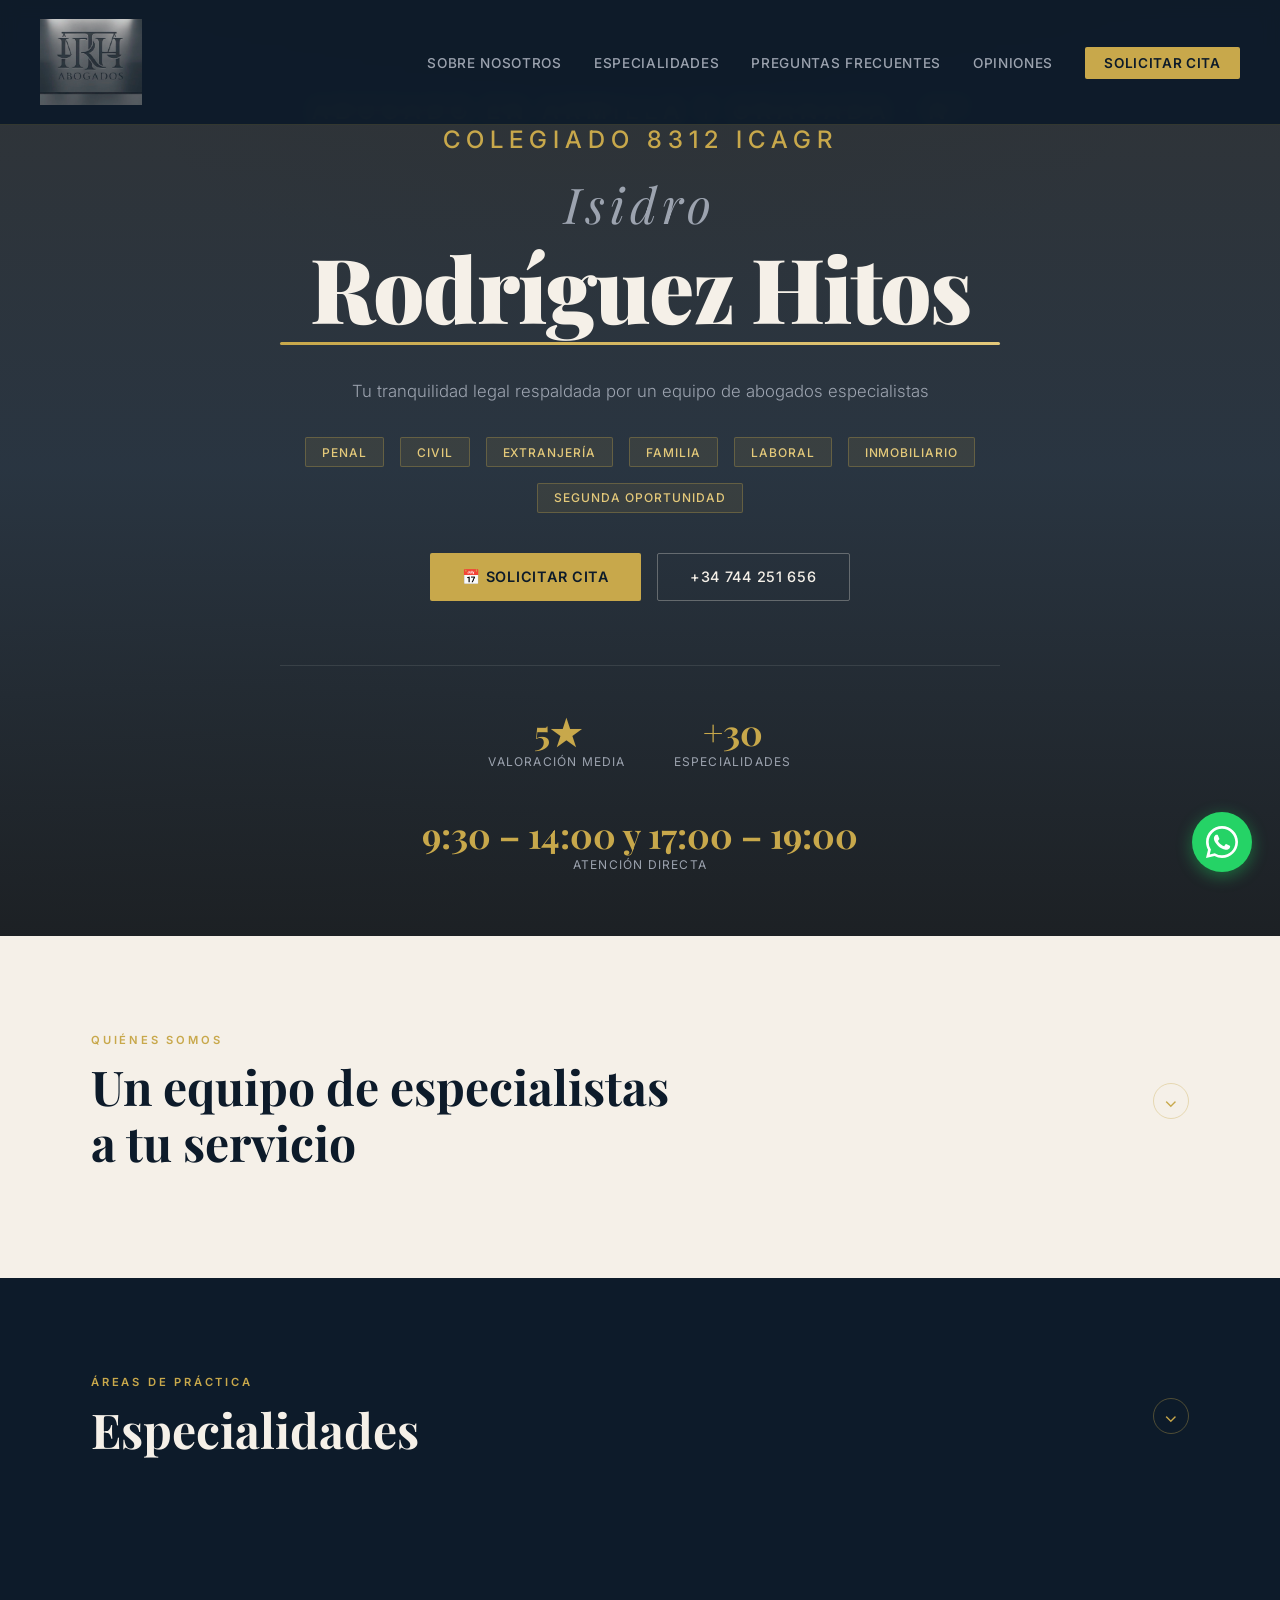
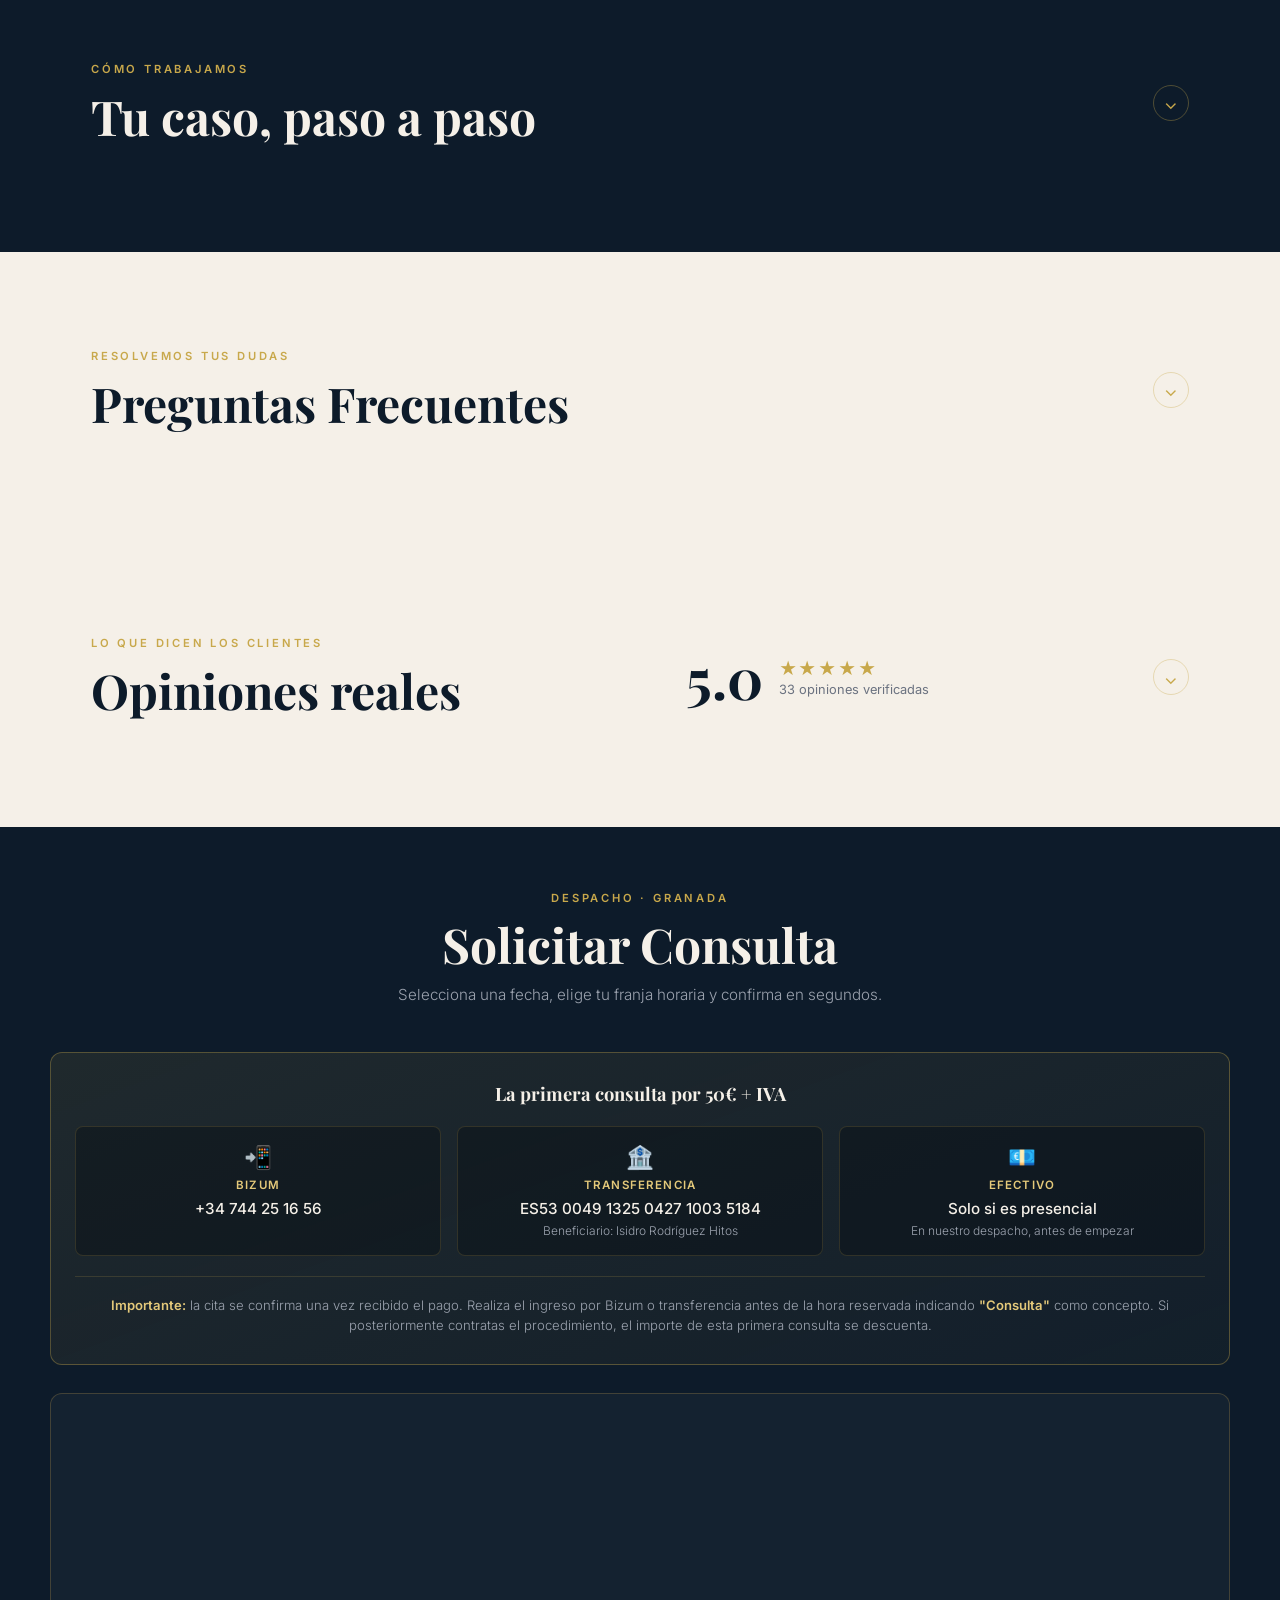
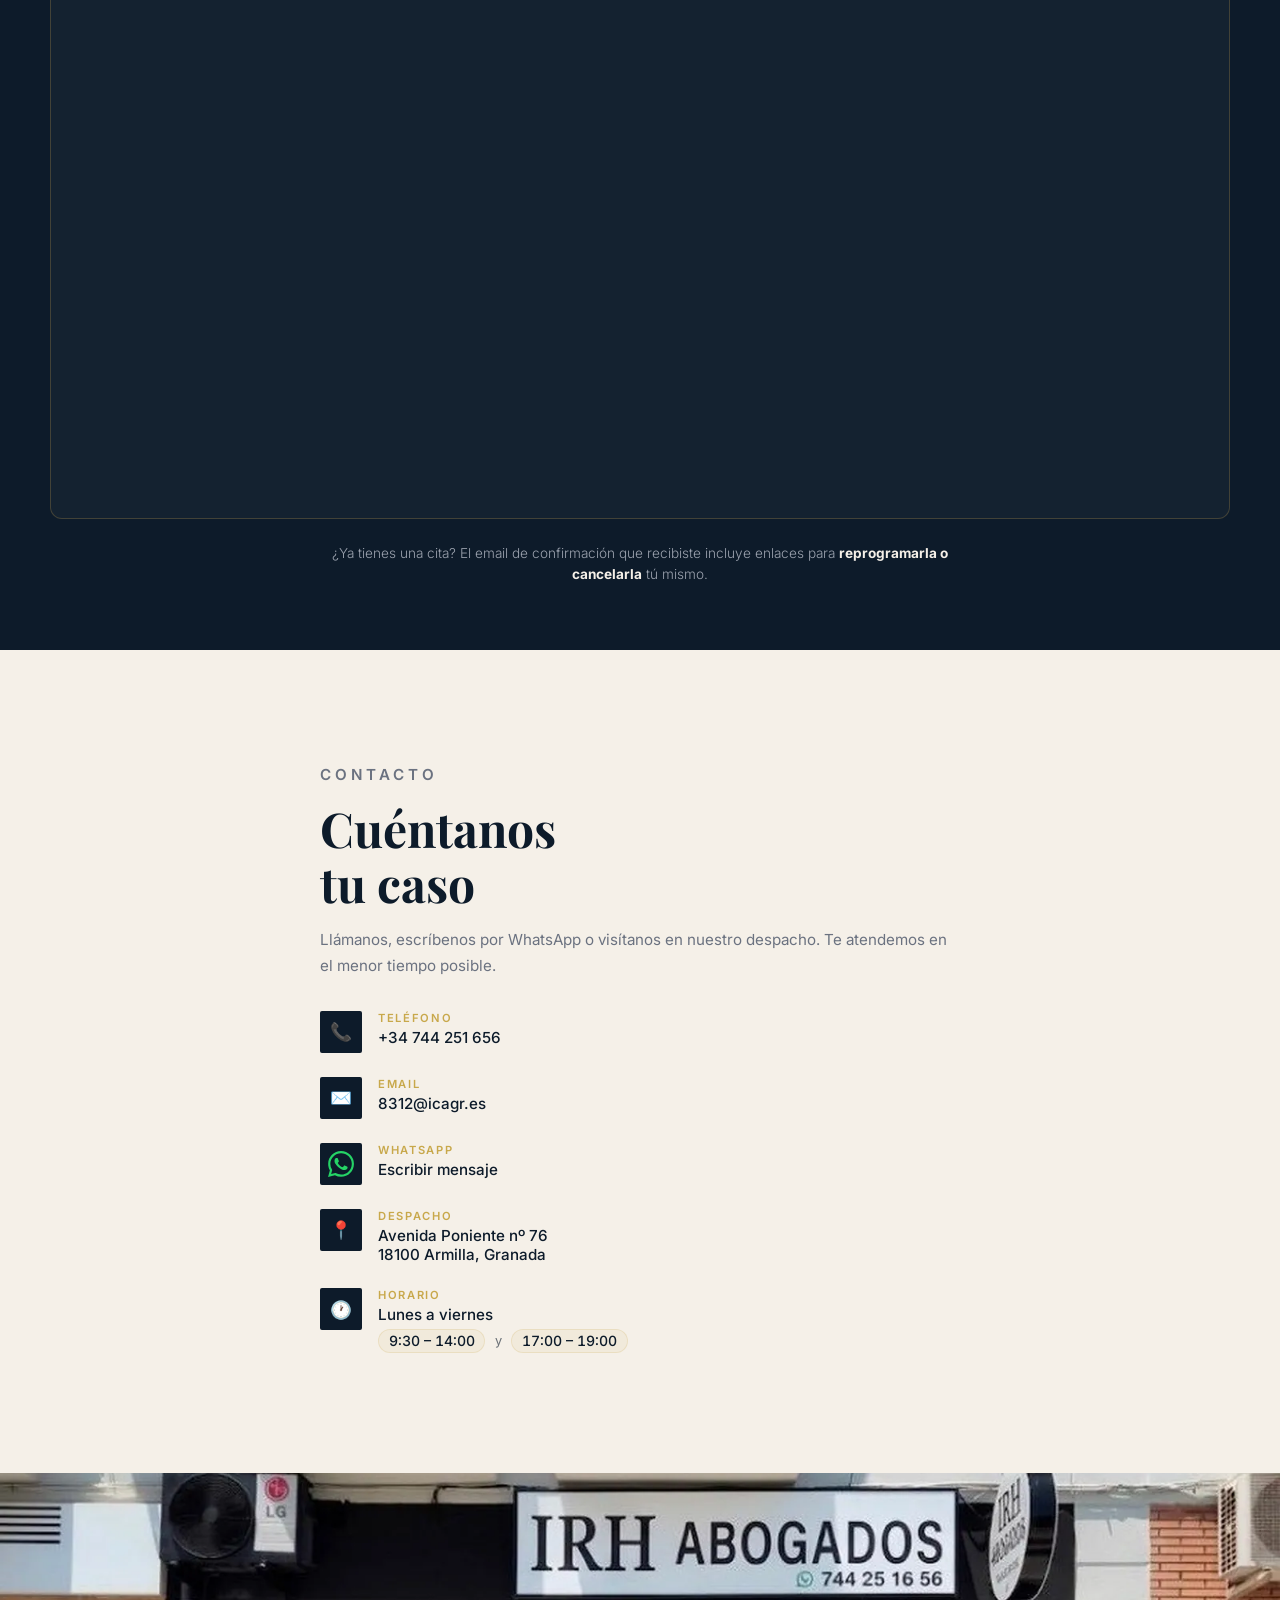
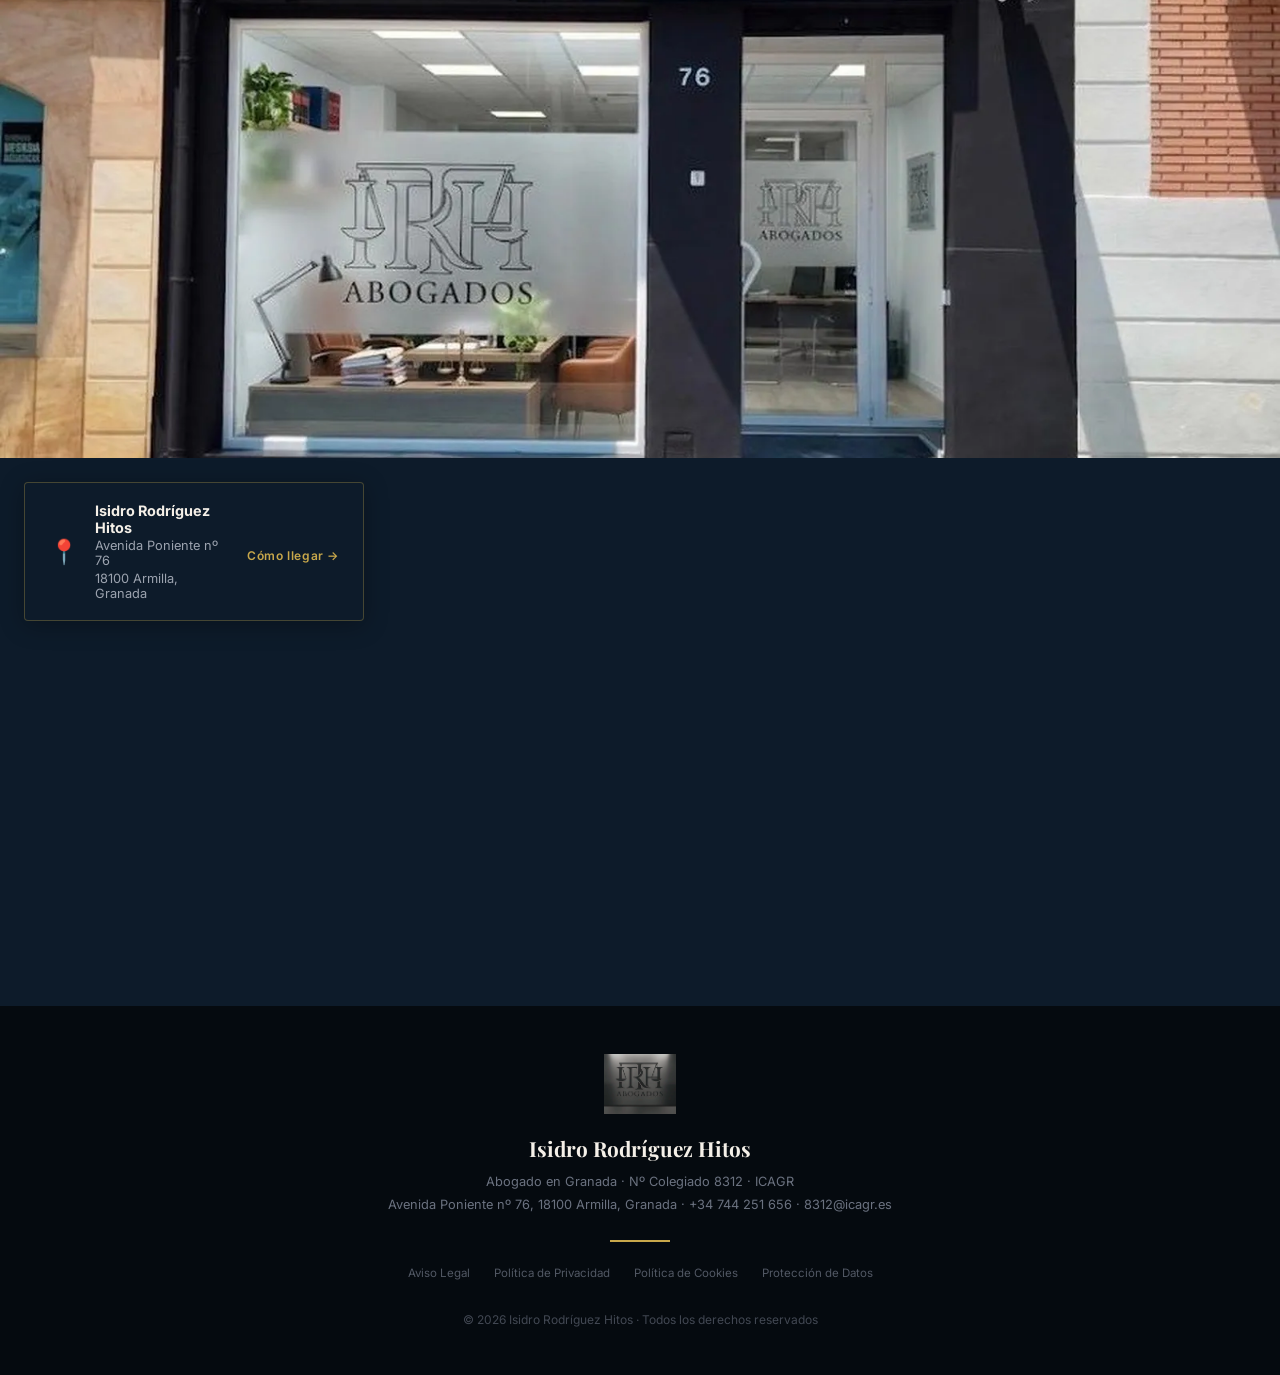
==== commit 37bcbb77: "Add files via upload" ====
--- a/index.html
+++ b/index.html
@@ -82,7 +82,7 @@
       {
         "@type": "OpeningHoursSpecification",
         "dayOfWeek": ["Monday", "Tuesday", "Wednesday", "Thursday", "Friday"],
-        "opens": "09:00",
+        "opens": "09:30",
         "closes": "14:00"
       },
       {
@@ -1869,7 +1869,7 @@
         <div class="stat-label">Especialidades</div>
       </div>
       <div class="stat-item">
-        <div class="stat-num">9–19h</div>
+        <div class="stat-num">9:30 – 14:00 y 17:00 – 19:00</div>
         <div class="stat-label">Atención directa</div>
       </div>
     </div>
@@ -2649,7 +2649,7 @@
       <noscript>
         <p style="text-align:center;color:var(--cream);">
           Activa JavaScript o
-          <a href="https://cal.com/isidro-woutjc/consulta-legal-irh" target="_blank" rel="noopener" style="color:var(--gold);">reserva tu cita aquí ↗</a>
+          <a href="https://cal.com/isidro-rodriguez-pmbpxs" target="_blank" rel="noopener" style="color:var(--gold);">reserva tu cita aquí ↗</a>
         </p>
       </noscript>
     </div>
@@ -2705,7 +2705,7 @@
               <div class="cd-label">Horario</div>
               <div class="cd-value">
                 Lunes a viernes<br>
-                <span class="cd-hours"><span class="cd-time">9:00 – 14:00</span><span class="cd-sep">y</span><span class="cd-time">17:00 – 19:00</span></span>
+                <span class="cd-hours"><span class="cd-time">9:30 – 14:00</span><span class="cd-sep">y</span><span class="cd-time">17:00 – 19:00</span></span>
               </div>
             </div>
           </div>
@@ -2753,7 +2753,7 @@
     Cal("init", { origin: "https://cal.com" });
     Cal("inline", {
       elementOrSelector: "#my-cal-inline",
-      calLink: "isidro-woutjc/consulta-legal-irh",
+      calLink: "isidro-rodriguez-pmbpxs",
       config: {
         theme: "dark",
         layout: "month_view",
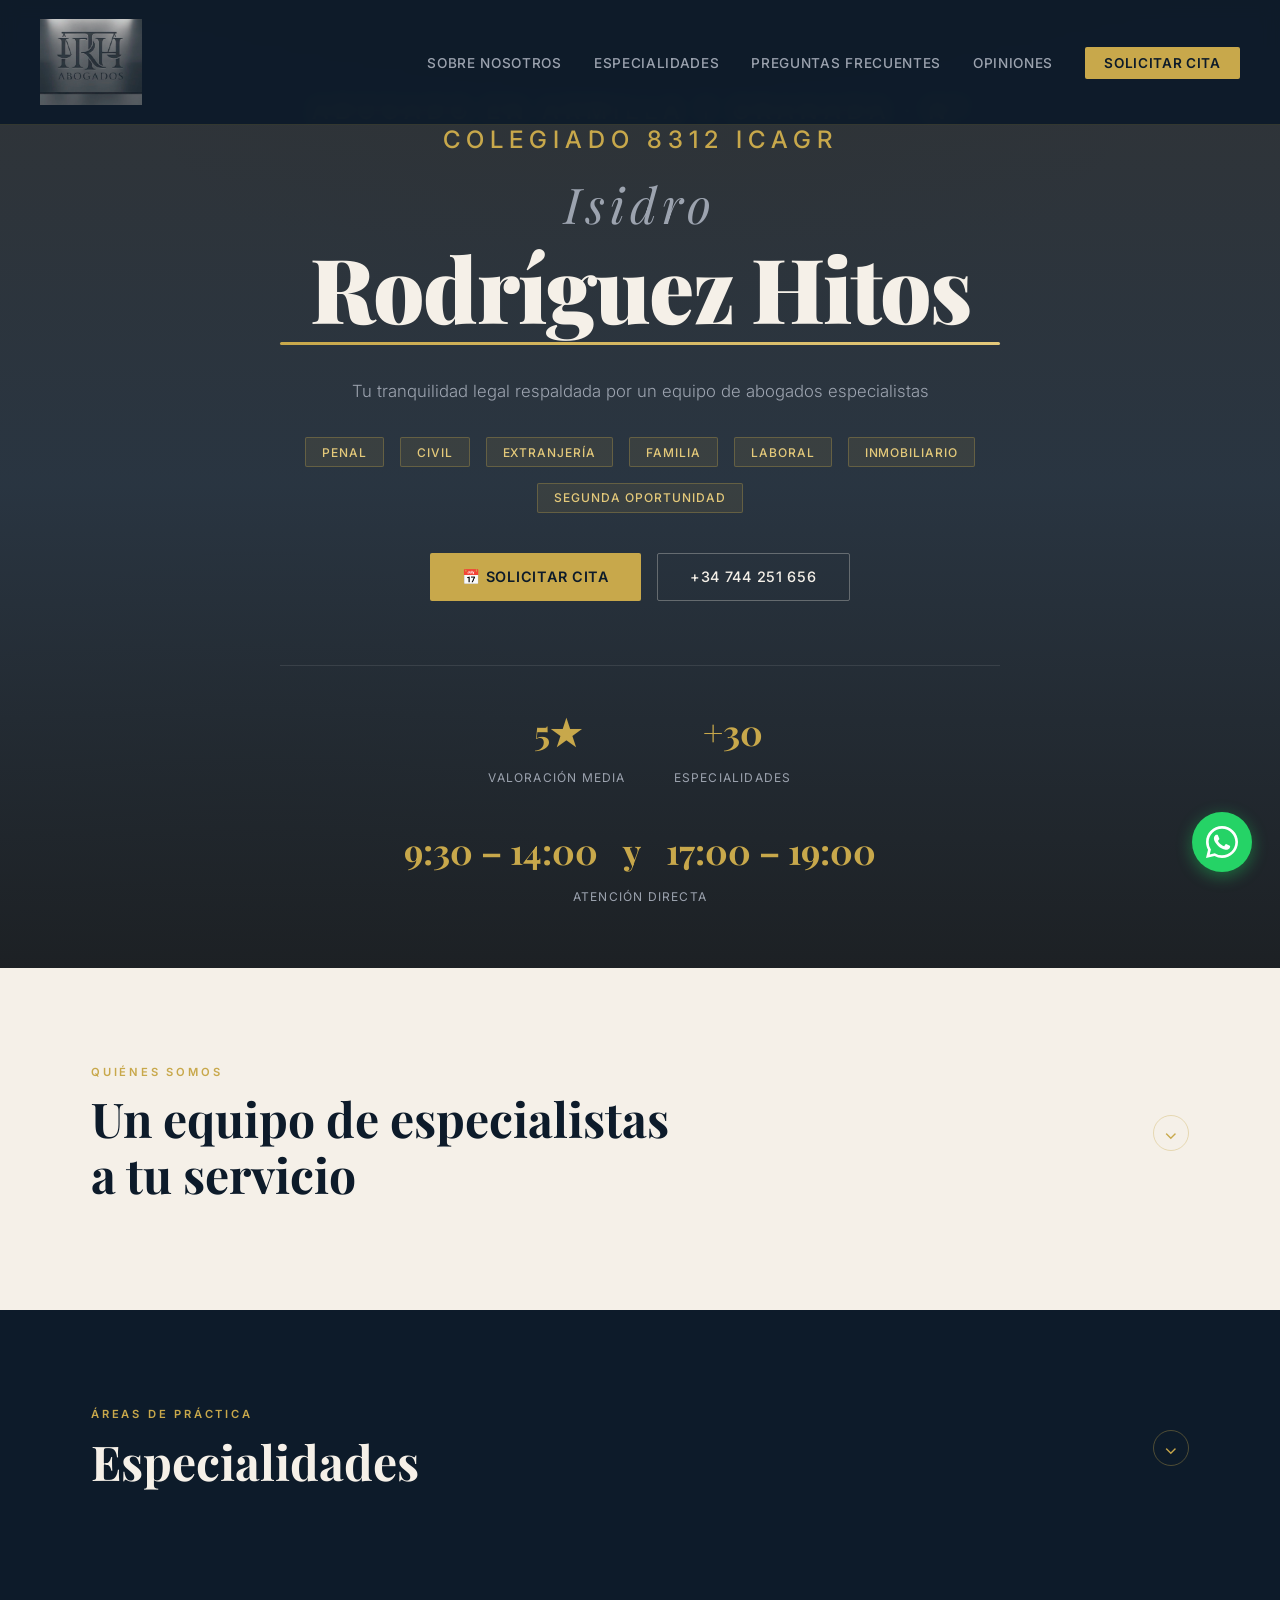
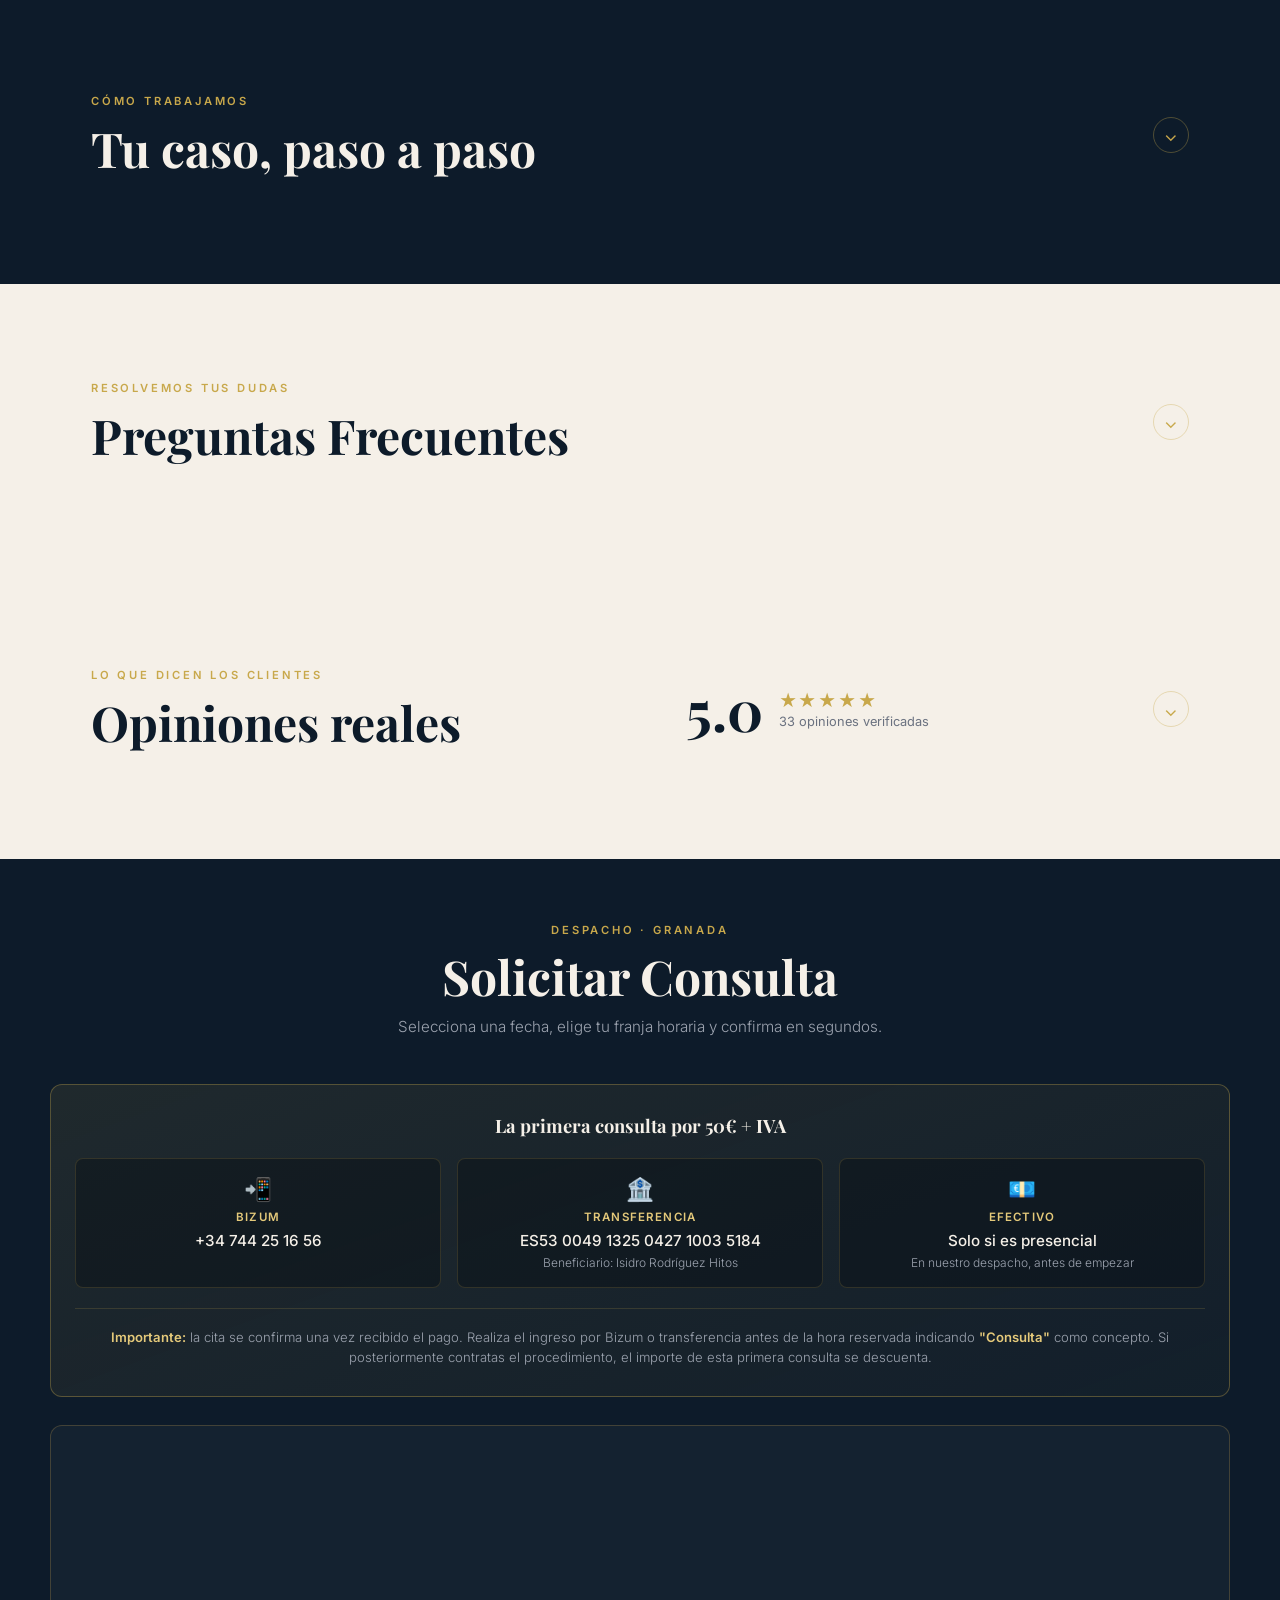
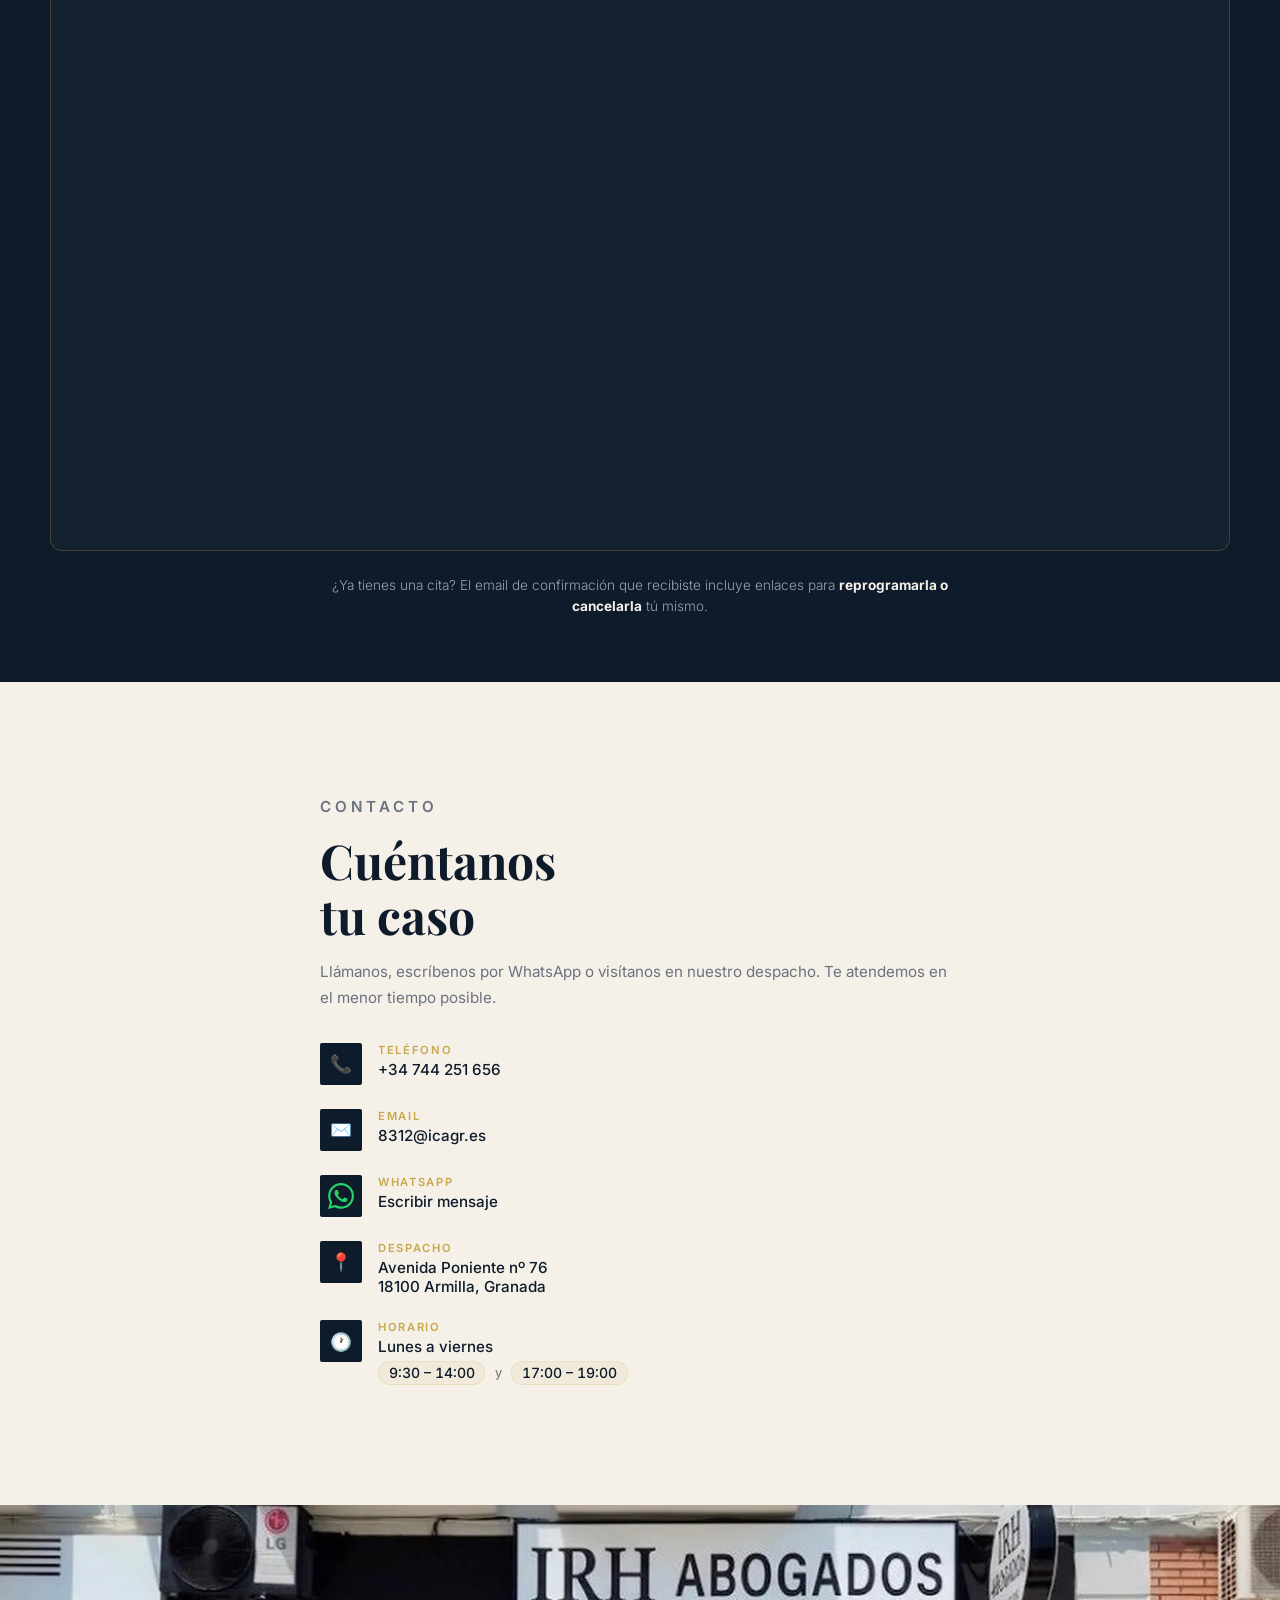
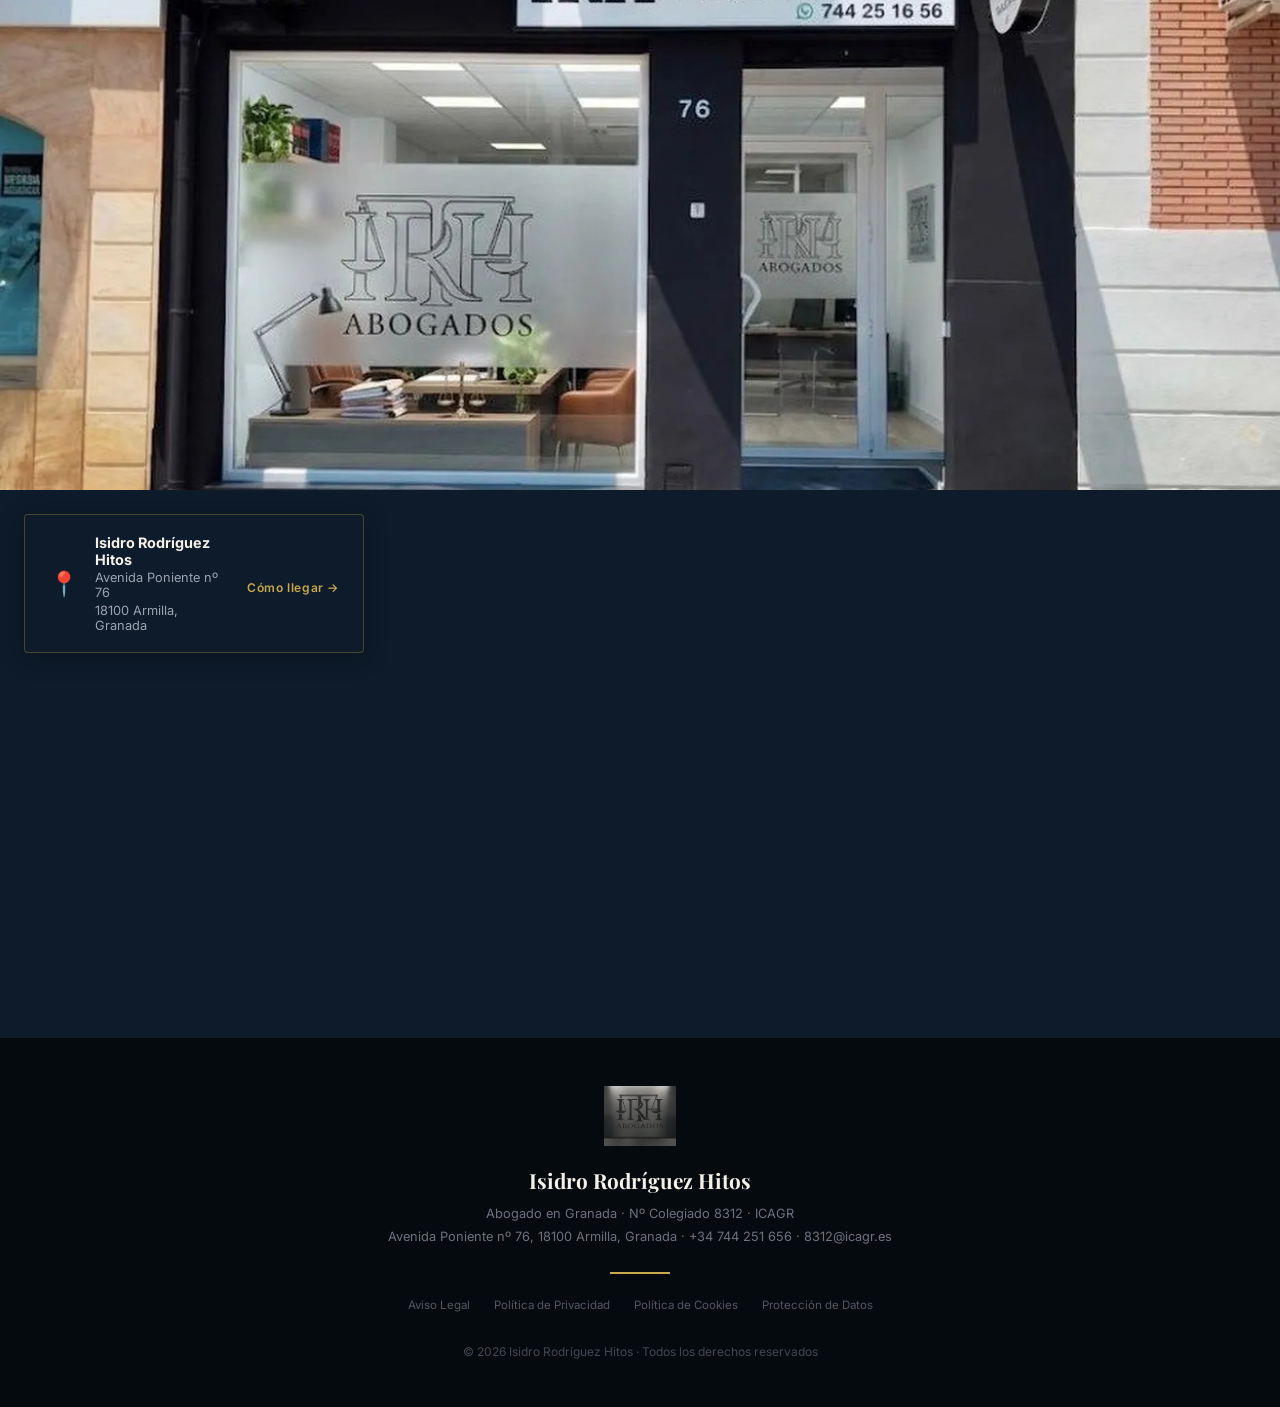
==== commit 674f515d: "Add files via upload" ====
--- a/index.html
+++ b/index.html
@@ -511,12 +511,15 @@
       line-height: 1;
     }
 
+    .stat-hours .sh-time { white-space: nowrap; }
+    .stat-hours .sh-sep { display: inline-block; margin: 0 0.7em; }
+
     .stat-label {
       font-size: 0.75rem;
       color: var(--gray-light);
       text-transform: uppercase;
       letter-spacing: 0.1em;
-      margin-top: 0.3rem;
+      margin-top: 1.3rem;
     }
 
     .hero-content { position: relative; z-index: 1; max-width: 720px; }
@@ -1869,8 +1872,8 @@
         <div class="stat-label">Especialidades</div>
       </div>
       <div class="stat-item">
-        <div class="stat-num">9:30 – 14:00 y 17:00 – 19:00</div>
-        <div class="stat-label">Atención directa</div>
+        <div class="stat-num stat-hours"><span class="sh-time">9:30 – 14:00</span><span class="sh-sep">y</span><span class="sh-time">17:00 – 19:00</span></div>
+        <div class="stat-label stat-label-hours">Atención directa</div>
       </div>
     </div>
   </div>
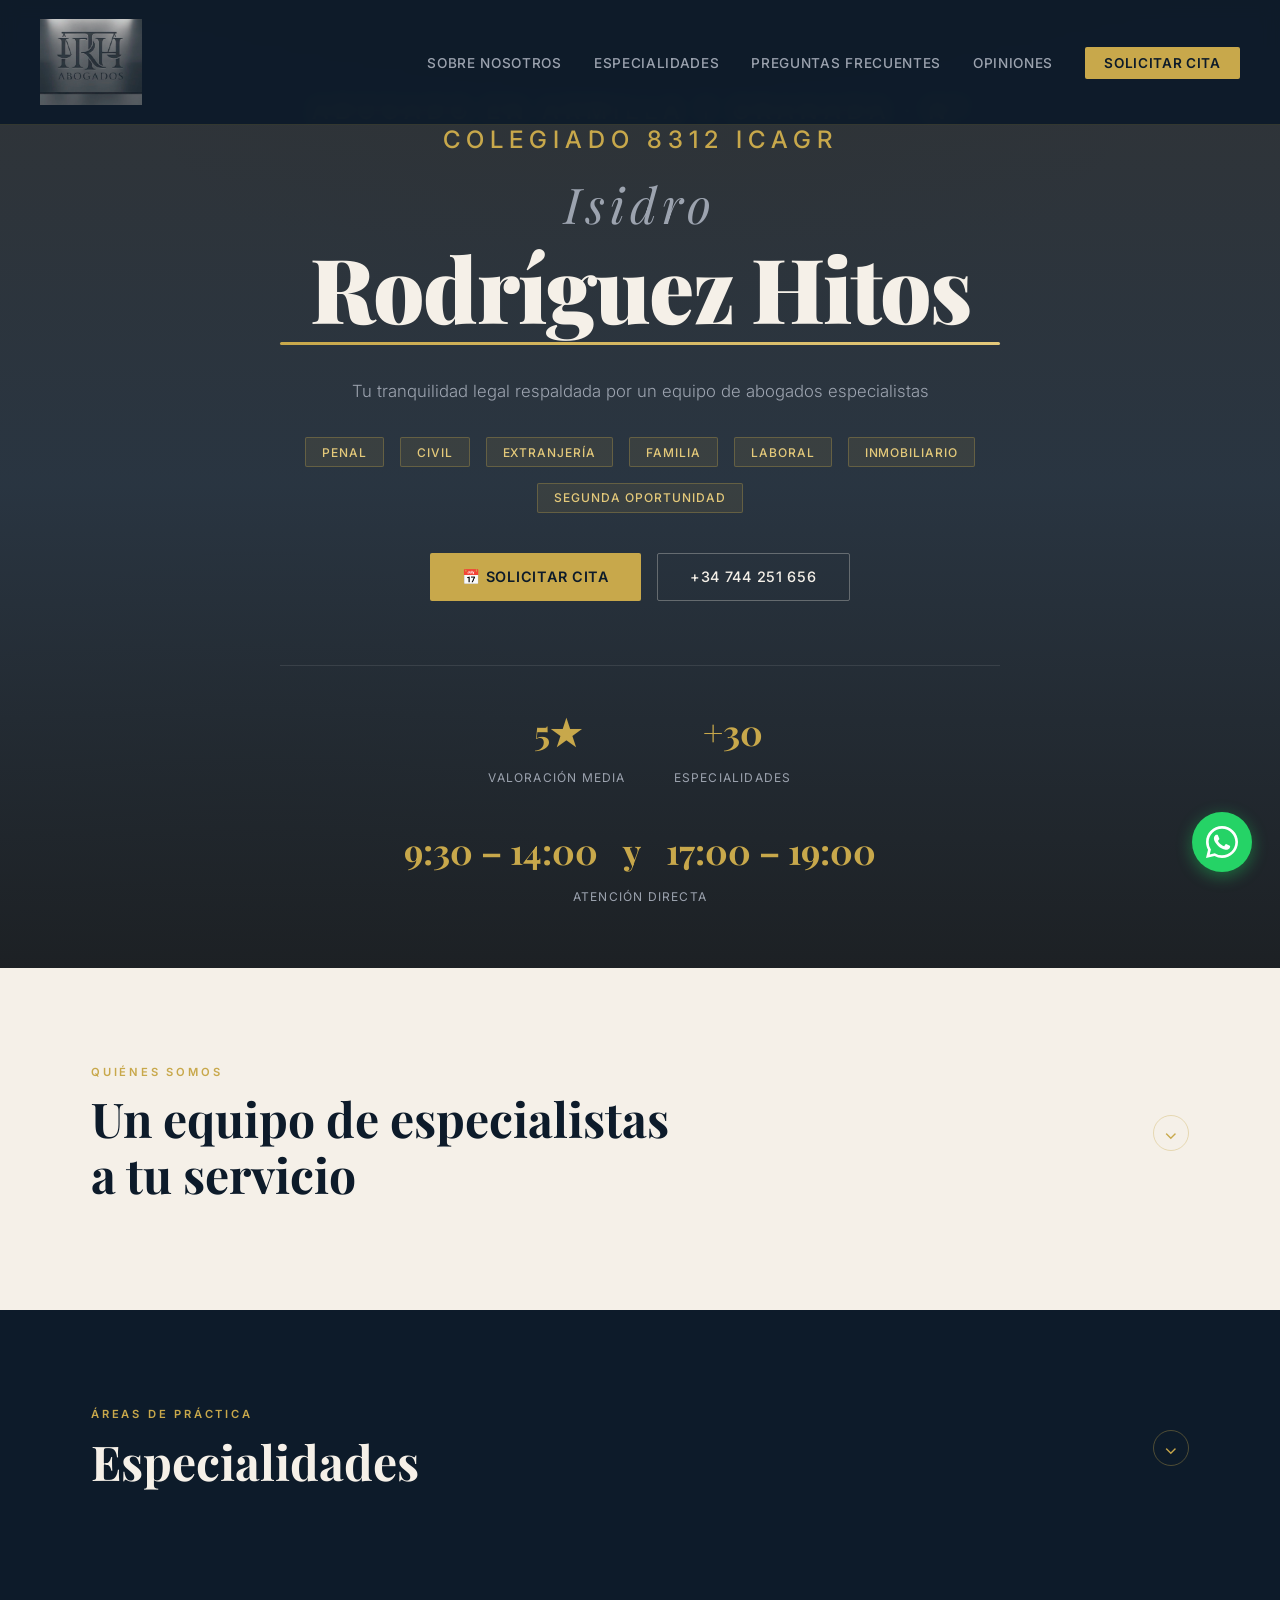
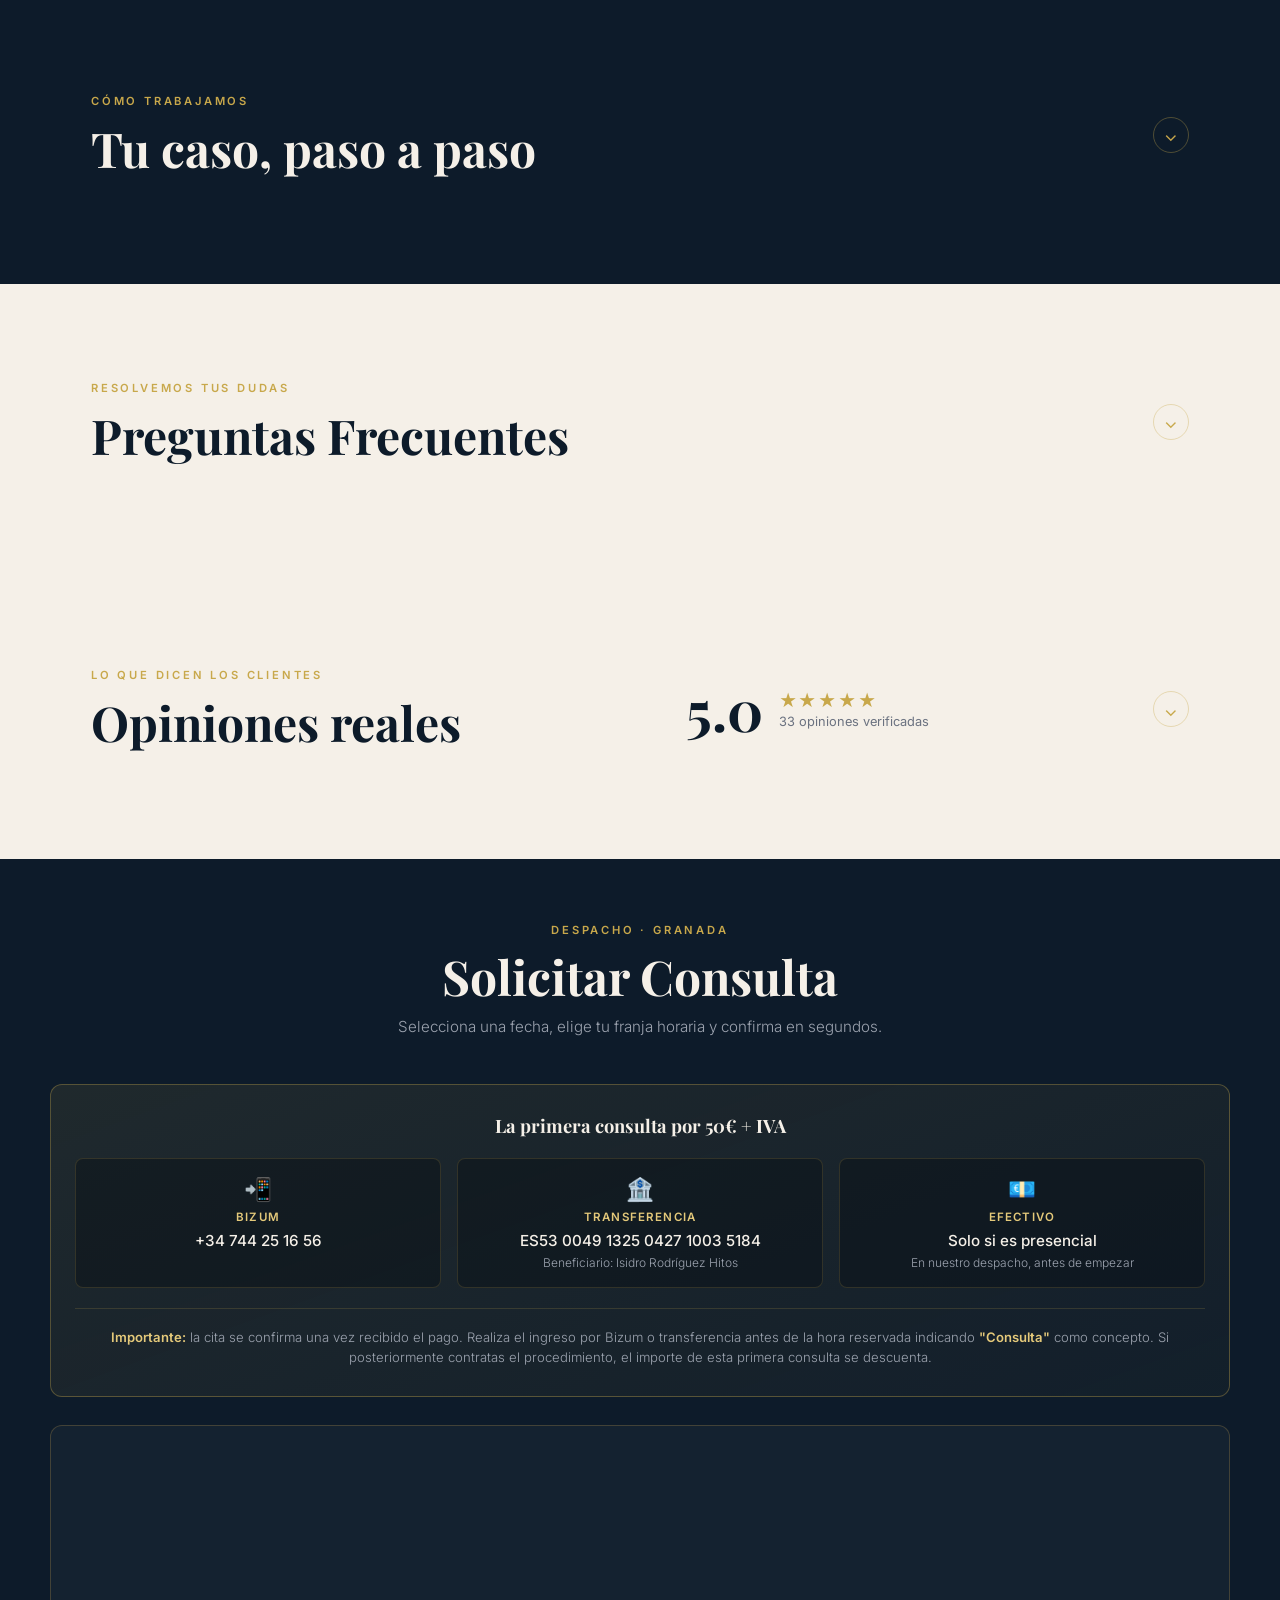
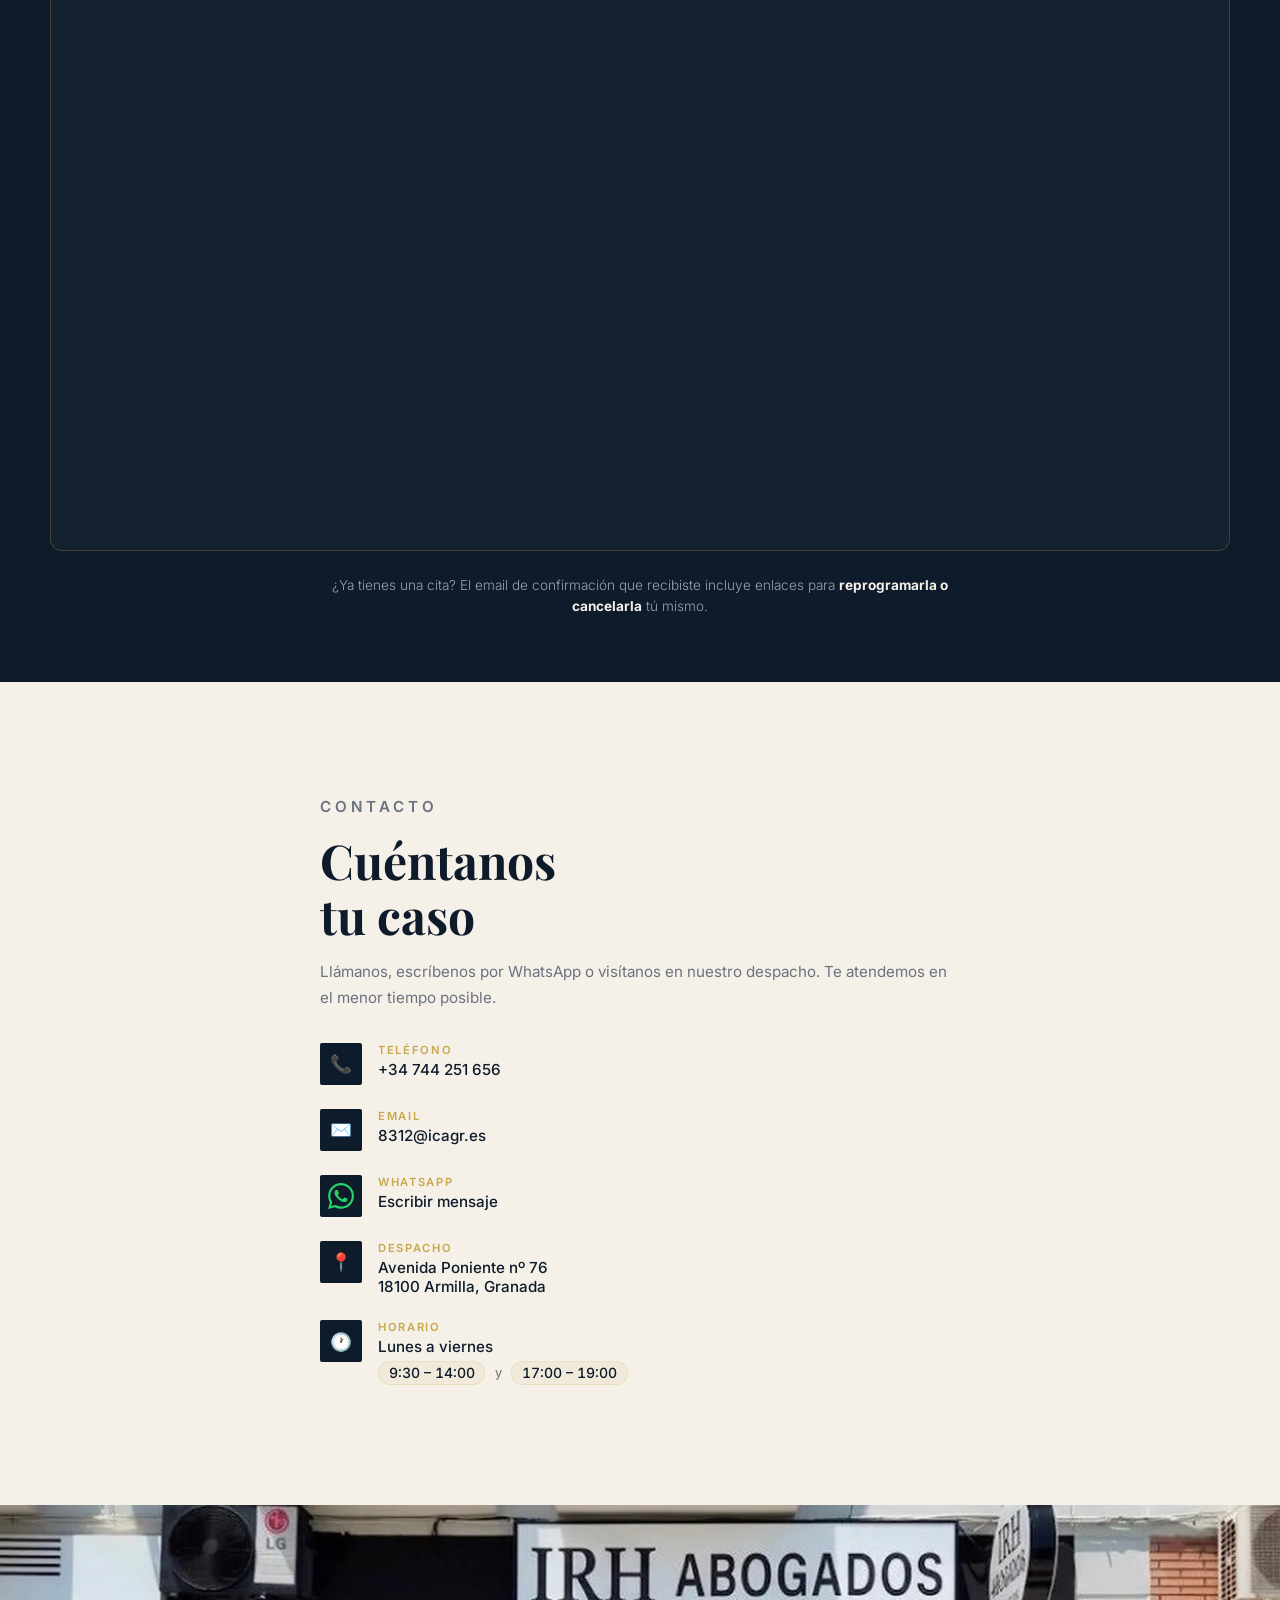
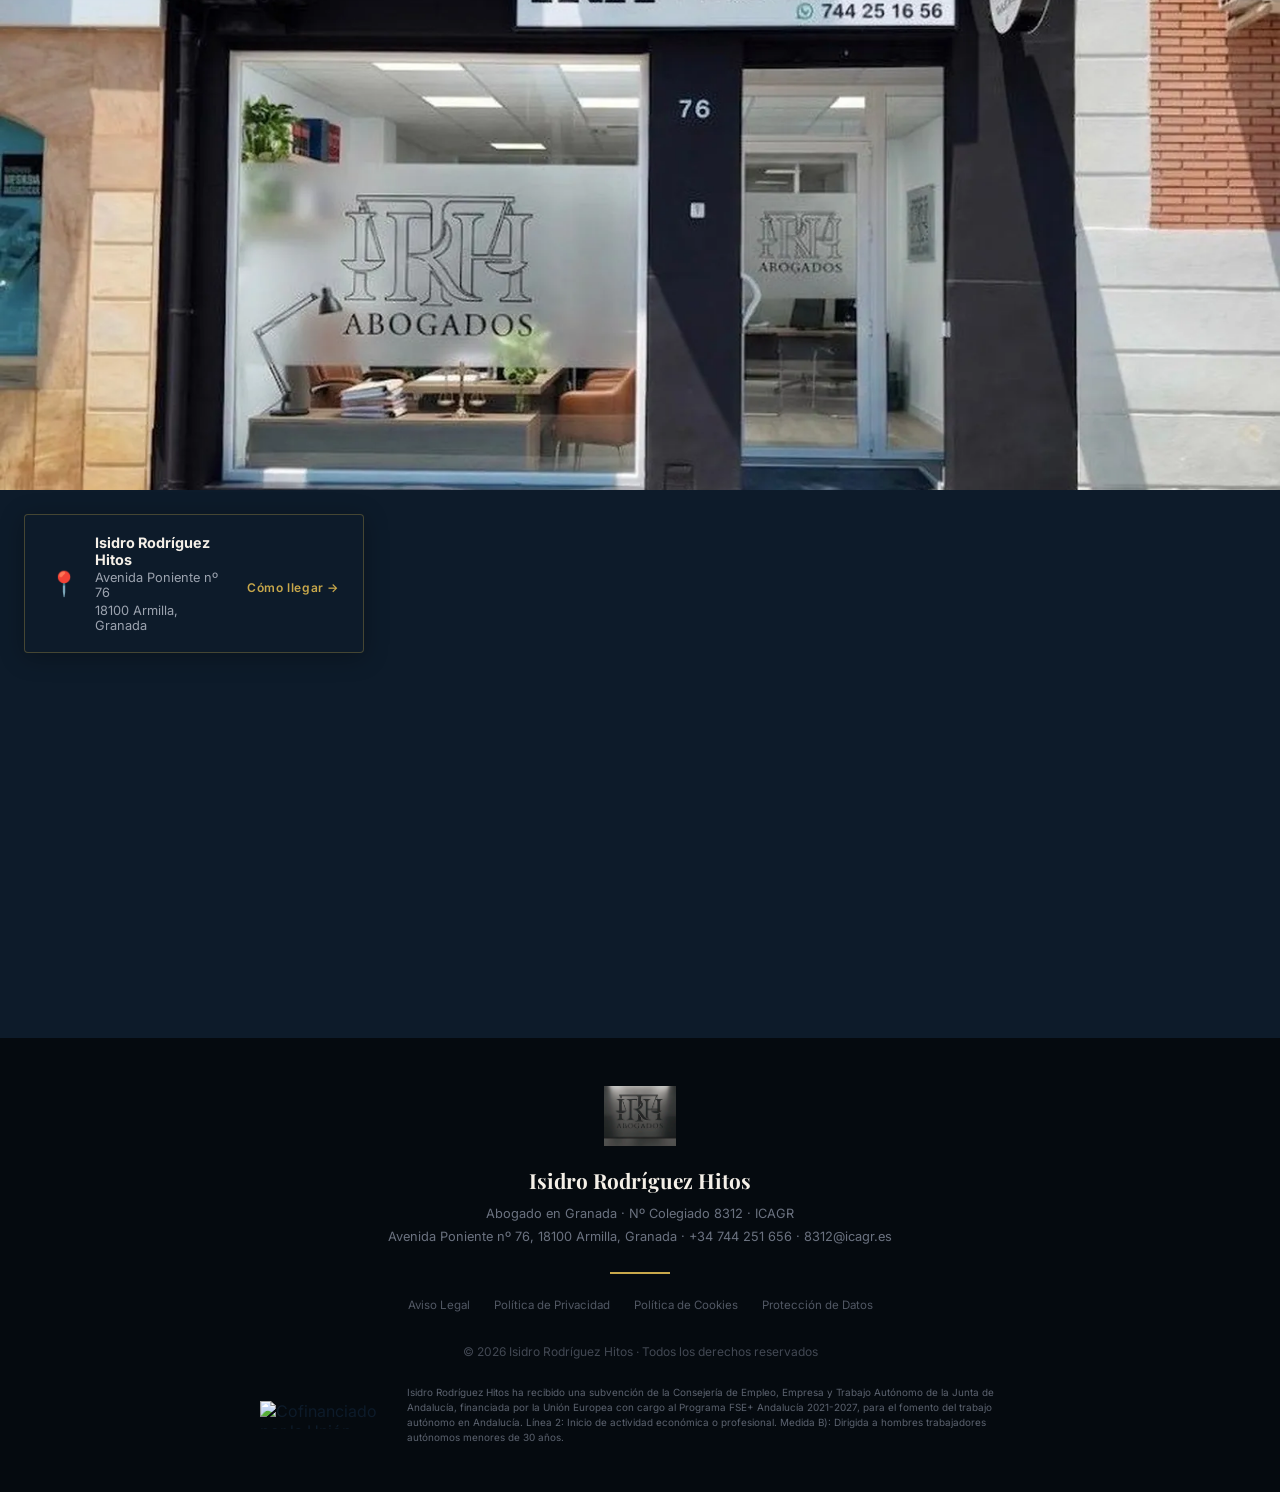
==== commit 9926bbfd: "Add files via upload" ====
--- a/index.html
+++ b/index.html
@@ -1225,6 +1225,31 @@
       color: rgba(107,114,128,0.6);
     }
 
+    /* ── SUBVENCIÓN FSE+ (OBLIGATORIO — NO ELIMINAR) ── */
+    .footer-subvencion {
+      display: flex;
+      align-items: center;
+      justify-content: center;
+      gap: 0.9rem;
+      max-width: 760px;
+      margin: 1.6rem auto 0;
+      text-align: left;
+    }
+    .footer-subvencion img {
+      height: 28px;
+      width: auto;
+      flex-shrink: 0;
+      mix-blend-mode: lighten;
+    }
+    .footer-subvencion p {
+      font-size: 0.62rem;
+      line-height: 1.5;
+      color: rgba(107,114,128,0.85);
+    }
+    @media (max-width: 600px) {
+      .footer-subvencion { flex-direction: column; text-align: center; gap: 0.6rem; }
+    }
+
 
     .about-photo-wrap {
       margin-bottom: 1.5rem;
@@ -2852,6 +2877,11 @@
     <a href="proteccion-datos.html">Protección de Datos</a>
   </div>
   <p class="footer-copy">© 2026 Isidro Rodríguez Hitos · Todos los derechos reservados</p>
+  <!-- SUBVENCIÓN FSE+ — TEXTO Y LOGO OBLIGATORIOS. NO ELIMINAR NI MODIFICAR. -->
+  <div class="footer-subvencion">
+    <img src="cofinanciado-ue.jpg" alt="Cofinanciado por la Unión Europea" width="133" height="28" loading="lazy" decoding="async">
+    <p>Isidro Rodríguez Hitos ha recibido una subvención de la Consejería de Empleo, Empresa y Trabajo Autónomo de la Junta de Andalucía, financiada por la Unión Europea con cargo al Programa FSE+ Andalucía 2021-2027, para el fomento del trabajo autónomo en Andalucía. Línea 2: Inicio de actividad económica o profesional. Medida B): Dirigida a hombres trabajadores autónomos menores de 30 años.</p>
+  </div>
 </footer>
 
 <!-- WhatsApp Floating Button -->
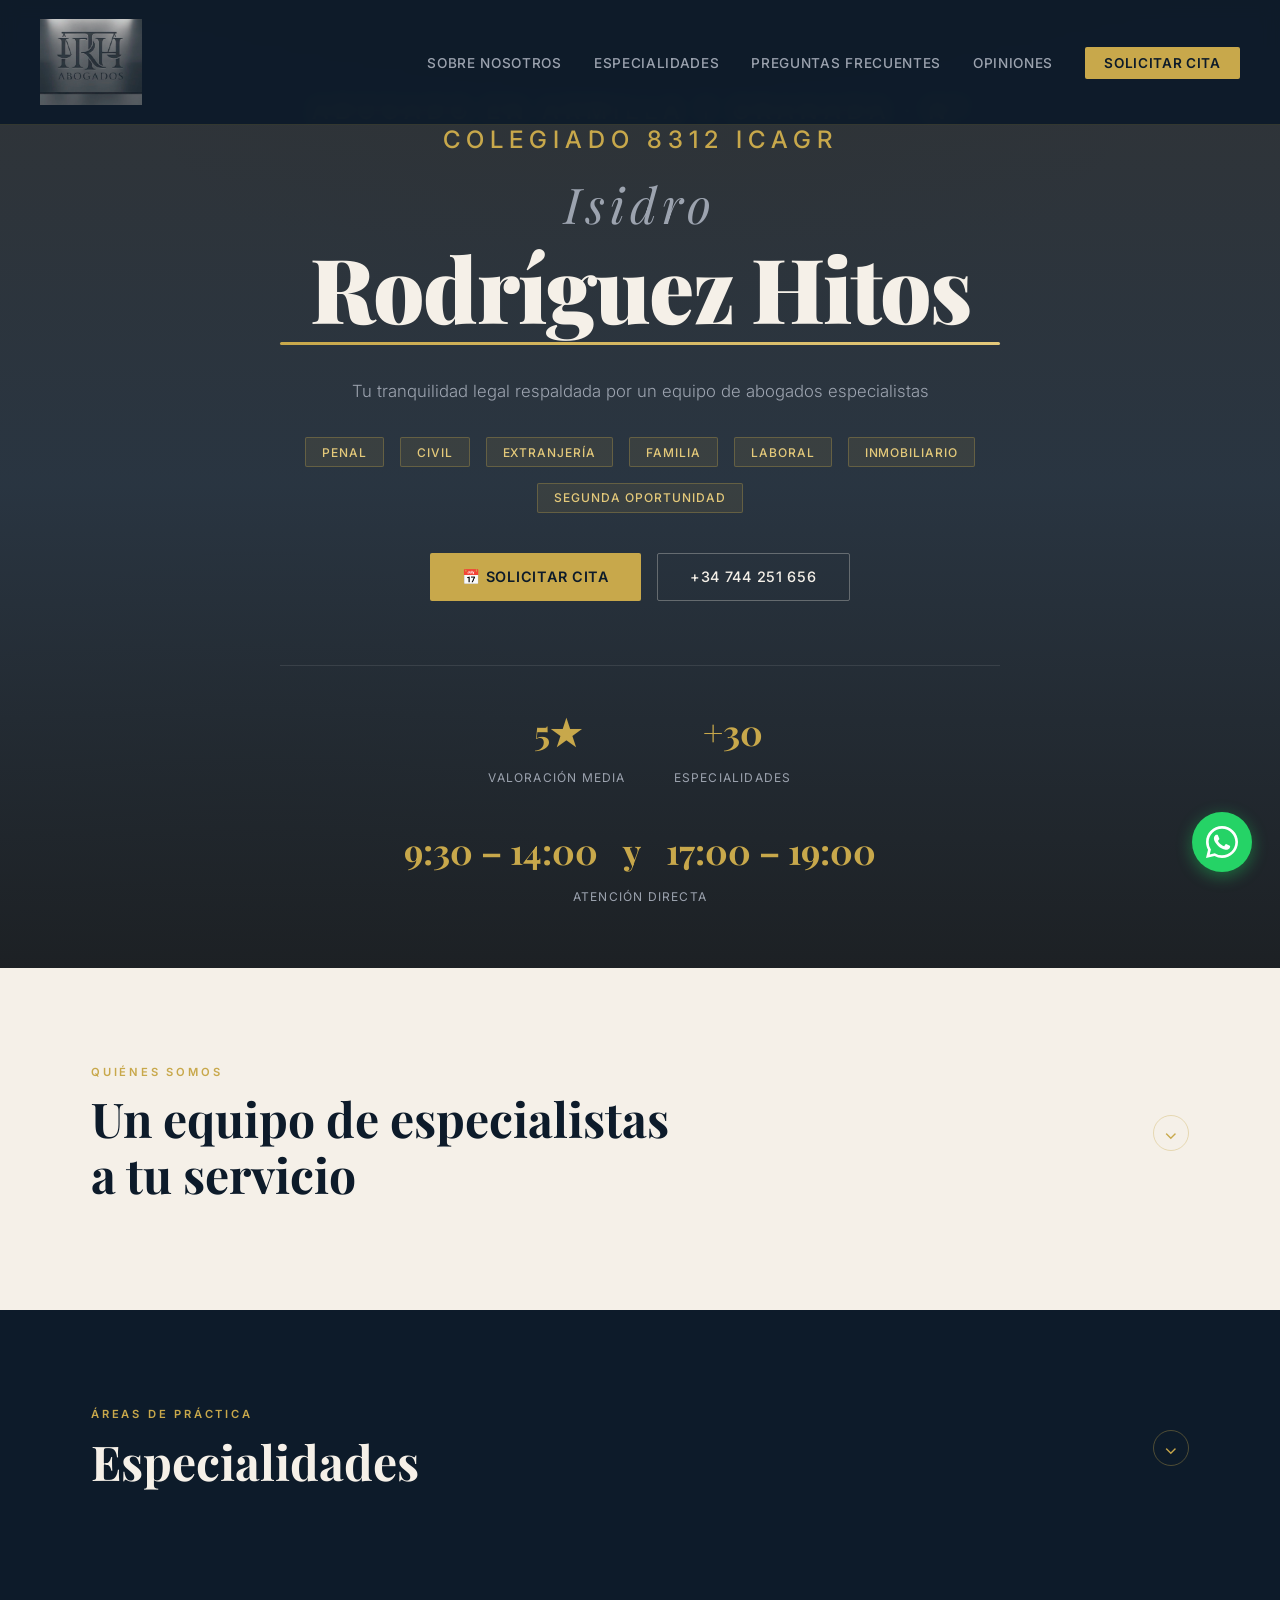
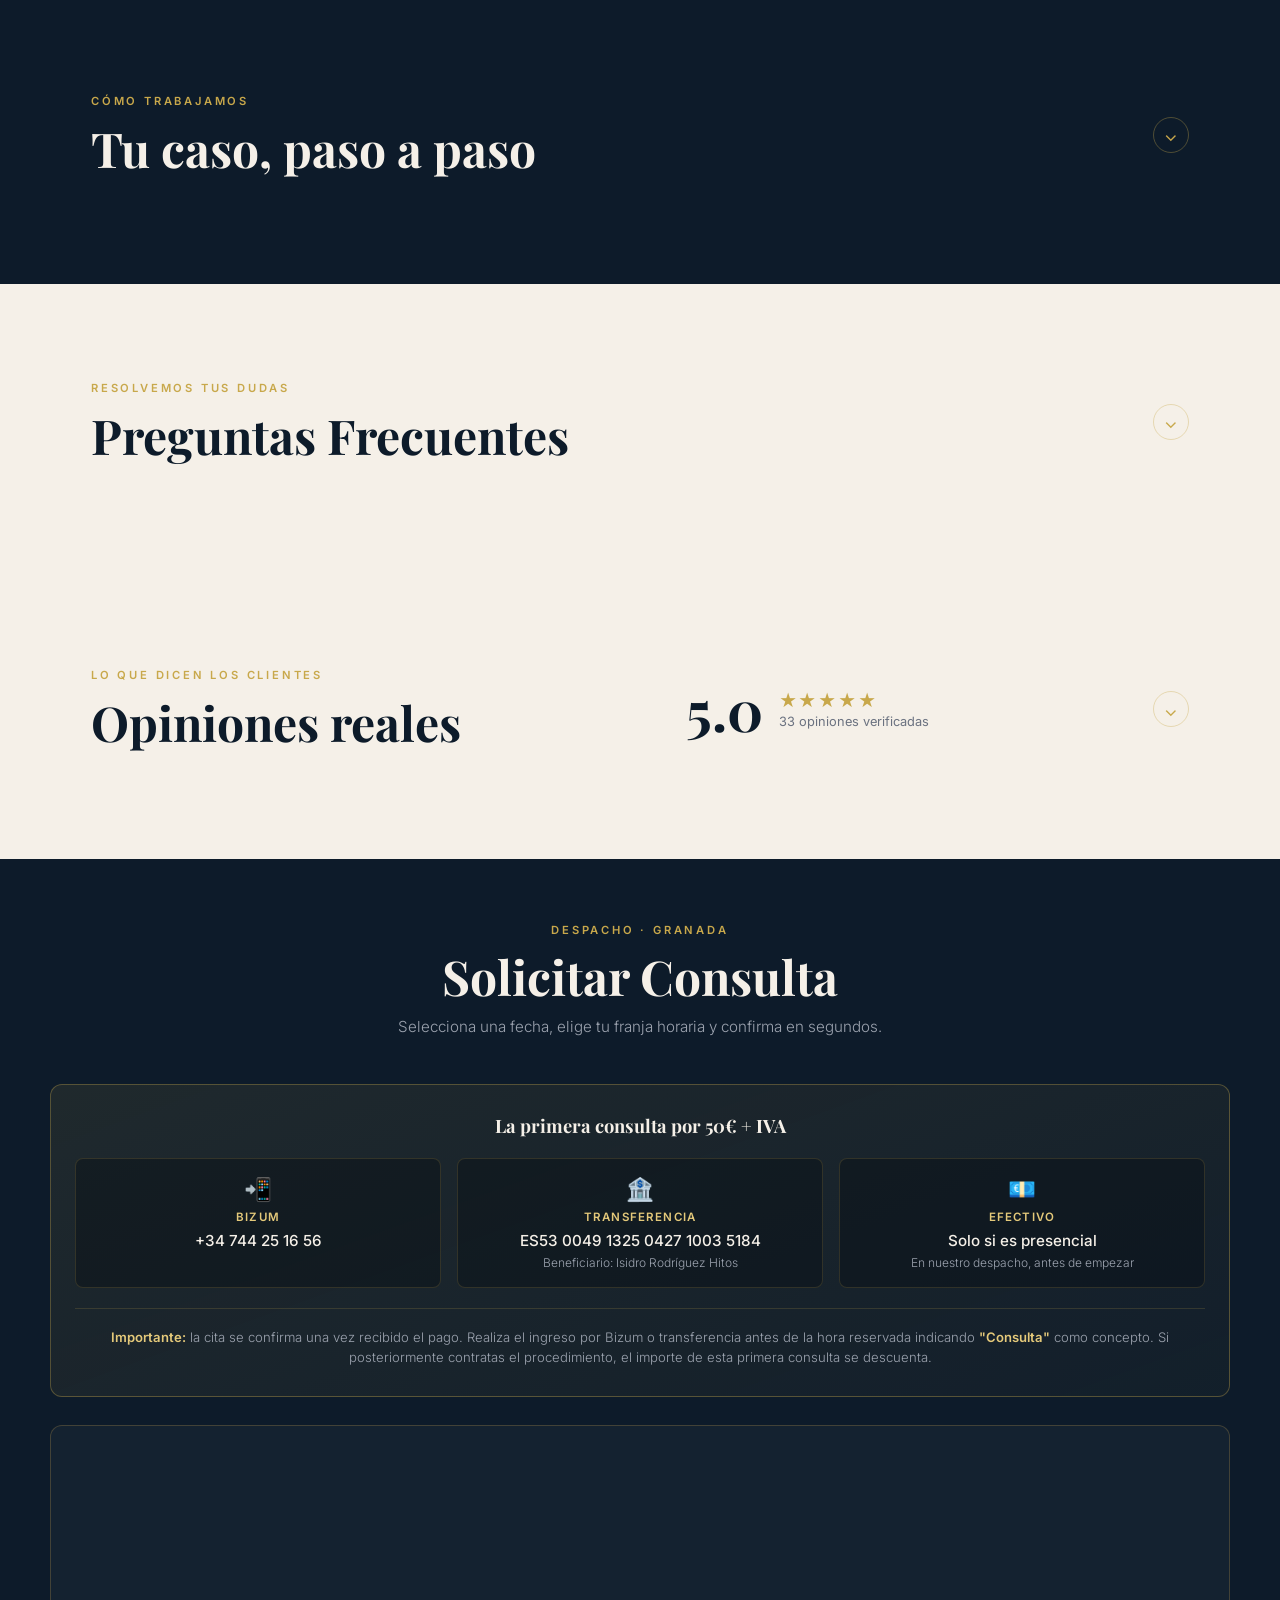
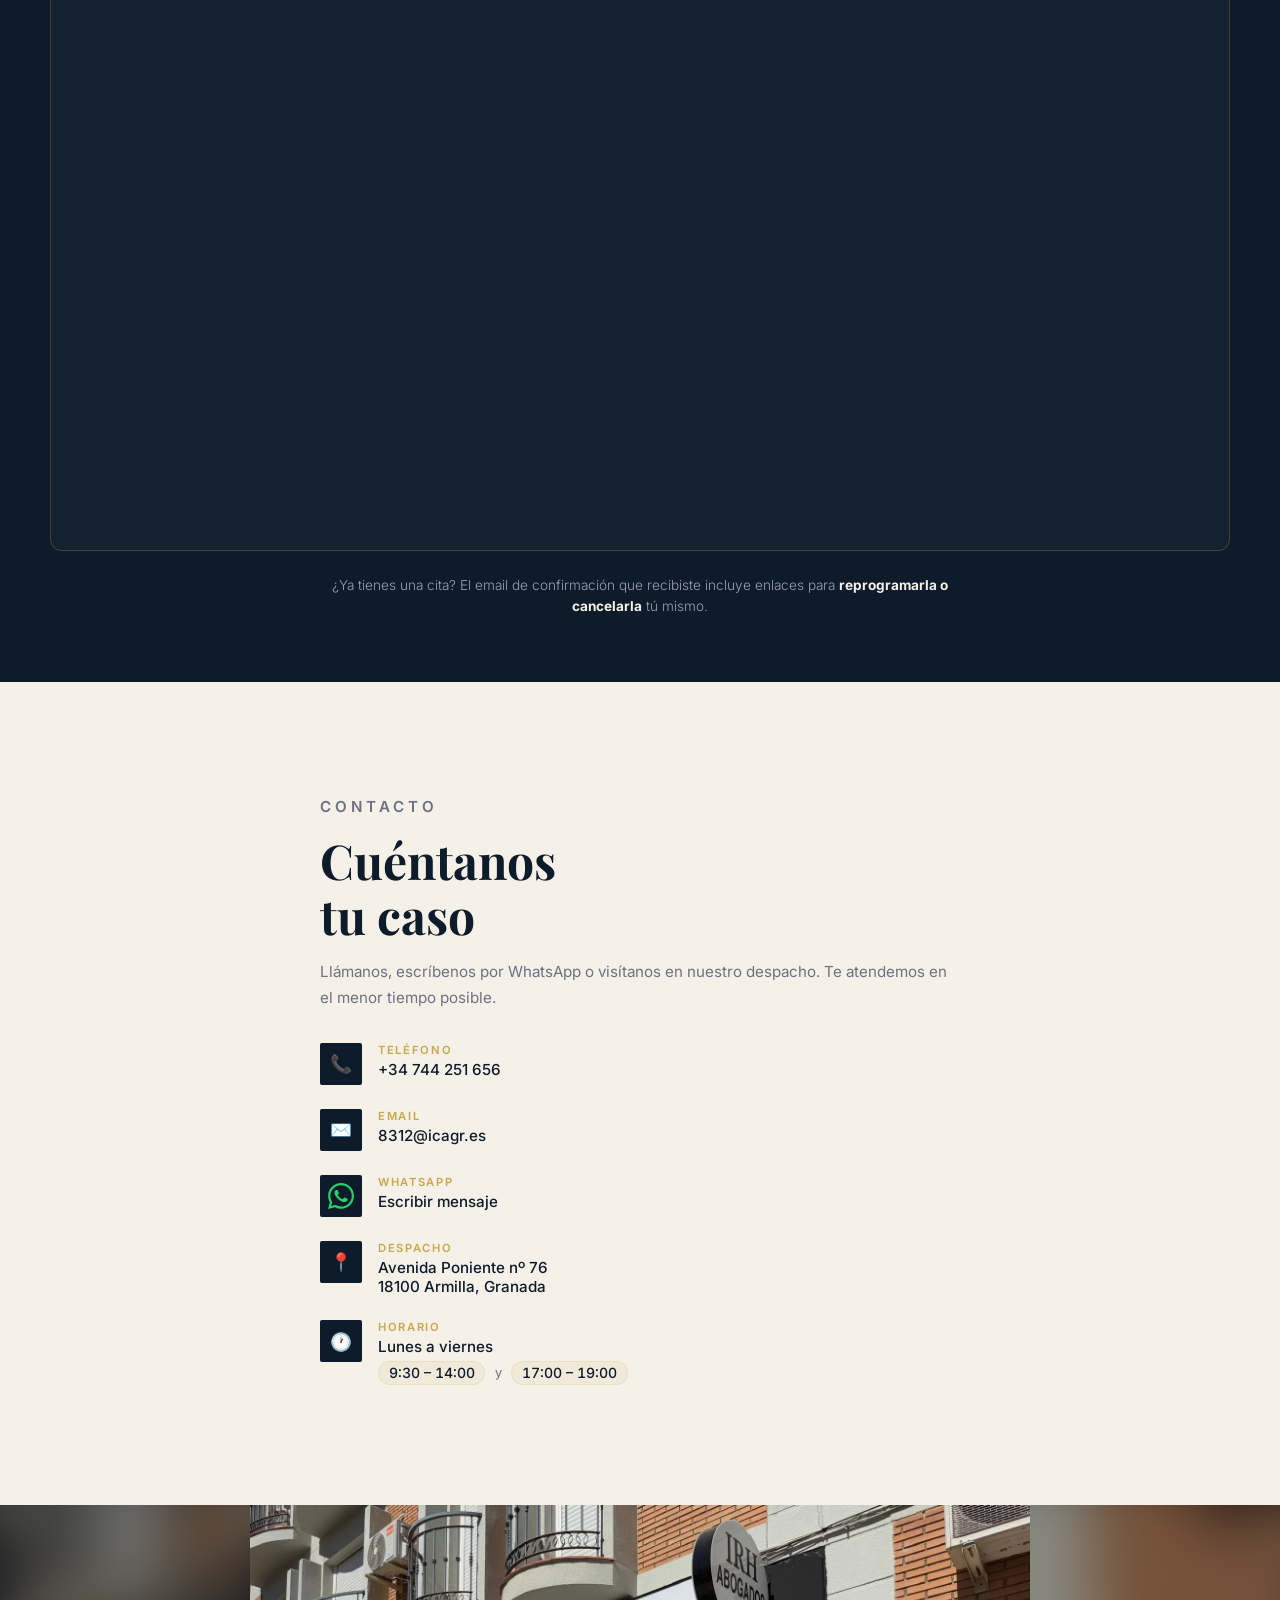
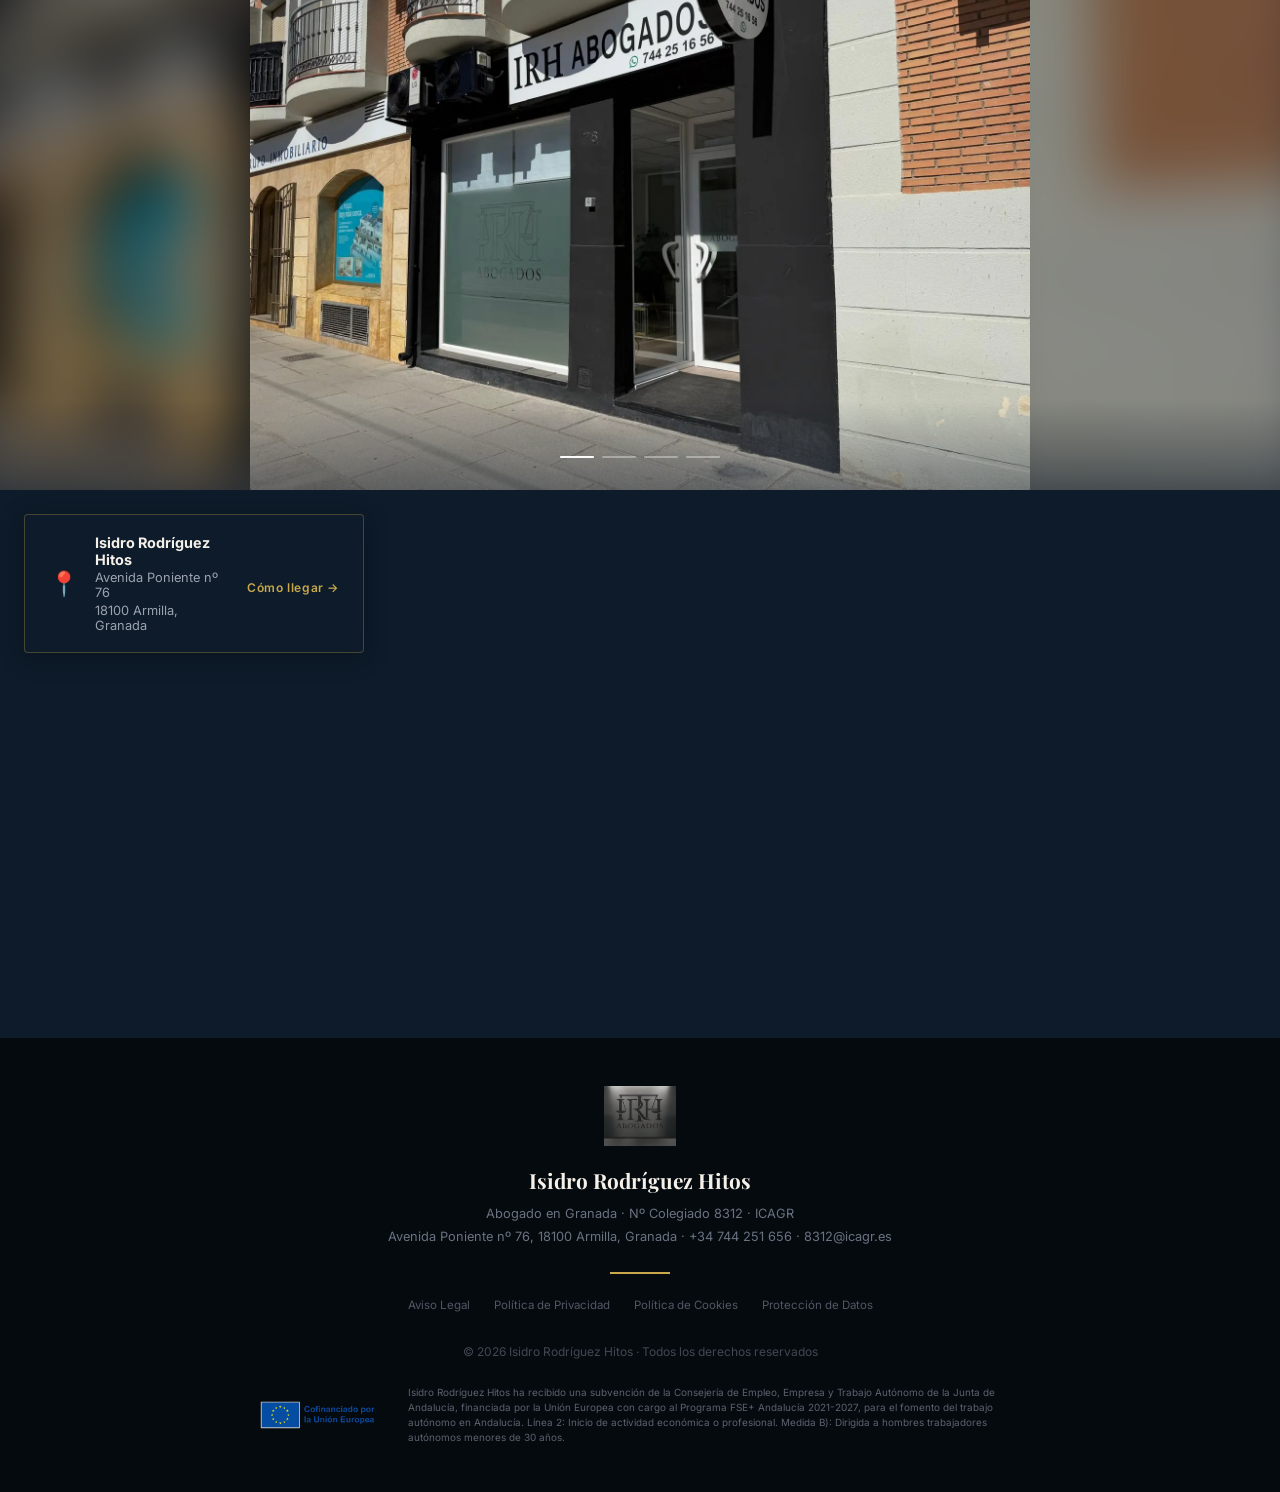
==== commit 5d842ccf: "Add files via upload" ====
--- a/index.html
+++ b/index.html
@@ -2812,26 +2812,212 @@
   }
 </script>
 
-<!-- FACHADA DESPACHO -->
-<section class="facade-section" id="facade-parallax" role="img" aria-label="Fachada del despacho IRH Abogados en Armilla, Granada"></section>
+<!-- FACHADA DESPACHO · CARRUSEL -->
+<section class="facade-section" id="facade-parallax" role="region" aria-roledescription="carrusel" aria-label="Fotos del despacho IRH Abogados en Armilla, Granada">
+  <div class="facade-slide is-active" role="group" aria-label="1 de 4">
+    <img class="facade-bg" draggable="false" src="despacho-fachada-1.webp" alt="" aria-hidden="true" loading="lazy">
+    <img class="facade-main" draggable="false" src="despacho-fachada-1.webp" alt="Fachada del despacho IRH Abogados en Armilla, Granada" width="1600" height="1200">
+  </div>
+  <div class="facade-slide" role="group" aria-label="2 de 4">
+    <img class="facade-bg" draggable="false" src="despacho-calle.webp" alt="" aria-hidden="true" loading="lazy">
+    <img class="facade-main" draggable="false" src="despacho-calle.webp" alt="Despacho IRH Abogados en la Avenida Poniente de Armilla, junto a la línea del metro" width="1600" height="1200" loading="lazy">
+  </div>
+  <div class="facade-slide" role="group" aria-label="3 de 4">
+    <img class="facade-bg" draggable="false" src="despacho-trabajo.webp" alt="" aria-hidden="true" loading="lazy">
+    <img class="facade-main" draggable="false" src="despacho-trabajo.webp" alt="Isidro Rodríguez Hitos trabajando en su despacho de Armilla" width="1600" height="1200" loading="lazy">
+  </div>
+  <div class="facade-slide" role="group" aria-label="4 de 4">
+    <img class="facade-bg" draggable="false" src="despacho-retrato.webp" alt="" aria-hidden="true" loading="lazy">
+    <img class="facade-main" draggable="false" src="despacho-retrato.webp" alt="Isidro Rodríguez Hitos, abogado, en el interior del despacho" width="1200" height="1600" loading="lazy">
+  </div>
+  <div class="facade-bars" role="tablist" aria-label="Seleccionar foto">
+    <button type="button" class="is-active" role="tab" aria-selected="true" aria-label="Foto 1"><span></span></button>
+    <button type="button" role="tab" aria-selected="false" aria-label="Foto 2"><span></span></button>
+    <button type="button" role="tab" aria-selected="false" aria-label="Foto 3"><span></span></button>
+    <button type="button" role="tab" aria-selected="false" aria-label="Foto 4"><span></span></button>
+  </div>
+</section>
 
 <style>
   .facade-section {
+    position: relative;
     width: 100%;
     height: 65vh;
+    overflow: hidden;
     background-color: var(--navy);
-    background-image: url('fachada-despacho.webp');
-    background-repeat: no-repeat;
-    background-position: center center;
-    background-size: cover;
-  }
+  }
+  .facade-section { cursor: grab; user-select: none; -webkit-user-select: none; touch-action: pan-y; }
+  .facade-section.is-dragging { cursor: grabbing; }
+  .facade-slide {
+    position: absolute;
+    inset: 0;
+    opacity: 0;
+    transition: opacity 1.8s ease;
+  }
+  .facade-slide.is-active { opacity: 1; z-index: 1; }
+  /* Fondo: la misma foto ampliada y desenfocada, para rellenar los lados */
+  .facade-bg {
+    position: absolute;
+    inset: -40px;
+    width: calc(100% + 80px);
+    height: calc(100% + 80px);
+    max-width: none;
+    object-fit: cover;
+    filter: blur(30px) brightness(0.65) saturate(1.1);
+  }
+  /* Foto principal: siempre completa, nunca recortada */
+  .facade-main {
+    position: relative;
+    width: 100%;
+    height: 100%;
+    object-fit: contain;
+    display: block;
+  }
+
+  /* Degradado sutil inferior para que las barras se lean bien */
+  .facade-section::after {
+    content: "";
+    position: absolute;
+    left: 0; right: 0; bottom: 0;
+    height: 90px;
+    background: linear-gradient(to top, rgba(10,21,37,0.45), transparent);
+    z-index: 2;
+    pointer-events: none;
+  }
+  .facade-bars {
+    position: absolute;
+    left: 50%;
+    bottom: 1.4rem;
+    transform: translateX(-50%);
+    display: flex;
+    gap: 0.5rem;
+    z-index: 3;
+  }
+  .facade-bars button {
+    width: 34px;
+    height: 20px;           /* área táctil cómoda; la línea visible es el span */
+    padding: 0;
+    border: 0;
+    background: none;
+    cursor: pointer;
+    display: flex;
+    align-items: center;
+  }
+  .facade-bars button span {
+    display: block;
+    width: 100%;
+    height: 2px;
+    background: rgba(255,255,255,0.35);
+    position: relative;
+    overflow: hidden;
+    border-radius: 2px;
+  }
+  .facade-bars button span::after {
+    content: "";
+    position: absolute;
+    inset: 0;
+    background: rgba(255,255,255,0.95);
+    transform: scaleX(0);
+    transform-origin: left;
+  }
+  .facade-bars button.is-active span::after {
+    animation: facadeProgress var(--facade-interval, 6000ms) linear forwards;
+  }
+  .facade-section.is-paused .facade-bars button.is-active span::after {
+    animation-play-state: paused;
+  }
+  @keyframes facadeProgress { to { transform: scaleX(1); } }
 
   @media (max-width: 768px) {
-    .facade-section {
-      height: 45vh;
-    }
+    .facade-section { height: 45vh; }
+    .facade-bars { bottom: 0.9rem; }
+    .facade-bars button { width: 28px; }
+  }
+  @media (prefers-reduced-motion: reduce) {
+    .facade-slide { transition: opacity 0.4s ease; }
   }
 </style>
+
+<script>
+(function () {
+  var section = document.getElementById('facade-parallax');
+  if (!section) return;
+  var slides = section.querySelectorAll('.facade-slide');
+  var bars = section.querySelectorAll('.facade-bars button');
+  var INTERVAL = 6000, current = 0, timer = null, visible = false;
+  section.style.setProperty('--facade-interval', INTERVAL + 'ms');
+
+  function go(i) {
+    slides[current].classList.remove('is-active');
+    bars[current].classList.remove('is-active');
+    bars[current].setAttribute('aria-selected', 'false');
+    current = (i + slides.length) % slides.length;
+    slides[current].classList.add('is-active');
+    var b = bars[current];
+    b.classList.remove('is-active'); void b.offsetWidth; // reinicia la barra de progreso
+    b.classList.add('is-active');
+    b.setAttribute('aria-selected', 'true');
+    // precarga la siguiente
+    var nx = slides[(current + 1) % slides.length].querySelector('img');
+    if (nx) nx.loading = 'eager';
+  }
+  function stop() { clearInterval(timer); timer = null; }
+  function start() {
+    stop();
+    if (!visible || document.hidden) return;
+    timer = setInterval(function () { go(current + 1); }, INTERVAL);
+  }
+
+  bars.forEach(function (b, i) {
+    b.addEventListener('click', function () { go(i); start(); });
+  });
+
+  // Arrastrar (ratón o dedo) o hacer clic: mitad izquierda = anterior, mitad derecha = siguiente
+  var startX = null, moved = false;
+  section.addEventListener('pointerdown', function (e) {
+    if (e.target.closest('.facade-bars')) return;
+    if (e.pointerType === 'mouse' && e.button !== 0) return;
+    startX = e.clientX; moved = false;
+    section.classList.add('is-dragging');
+    try { section.setPointerCapture(e.pointerId); } catch (_) {}
+  });
+  section.addEventListener('pointermove', function (e) {
+    if (startX !== null && Math.abs(e.clientX - startX) > 8) moved = true;
+  });
+  function endDrag(e) {
+    if (startX === null) return;
+    var dx = e.clientX - startX;
+    section.classList.remove('is-dragging');
+    startX = null;
+    if (Math.abs(dx) > 40) {
+      go(current + (dx < 0 ? 1 : -1)); start();
+    } else if (!moved) {
+      var r = section.getBoundingClientRect();
+      go(current + ((e.clientX - r.left) < r.width / 2 ? -1 : 1)); start();
+    }
+  }
+  section.addEventListener('pointerup', endDrag);
+  section.addEventListener('pointercancel', function () { startX = null; section.classList.remove('is-dragging'); });
+  // Teclado: flechas izquierda/derecha cuando el carrusel tiene el foco
+  section.setAttribute('tabindex', '0');
+  section.addEventListener('keydown', function (e) {
+    if (e.key === 'ArrowRight') { go(current + 1); start(); }
+    if (e.key === 'ArrowLeft') { go(current - 1); start(); }
+  });
+
+  // Pausa al pasar el ratón por encima
+  section.addEventListener('mouseenter', function () { section.classList.add('is-paused'); stop(); });
+  section.addEventListener('mouseleave', function () { section.classList.remove('is-paused'); start(); });
+
+  // Solo avanza cuando la sección es visible y la pestaña está activa
+  if ('IntersectionObserver' in window) {
+    new IntersectionObserver(function (entries) {
+      visible = entries[0].isIntersecting; start();
+    }, { threshold: 0.25 }).observe(section);
+  } else { visible = true; start(); }
+  document.addEventListener('visibilitychange', start);
+})();
+</script>
 
 <!-- MAP -->
 <section class="map-section" id="ubicacion">
